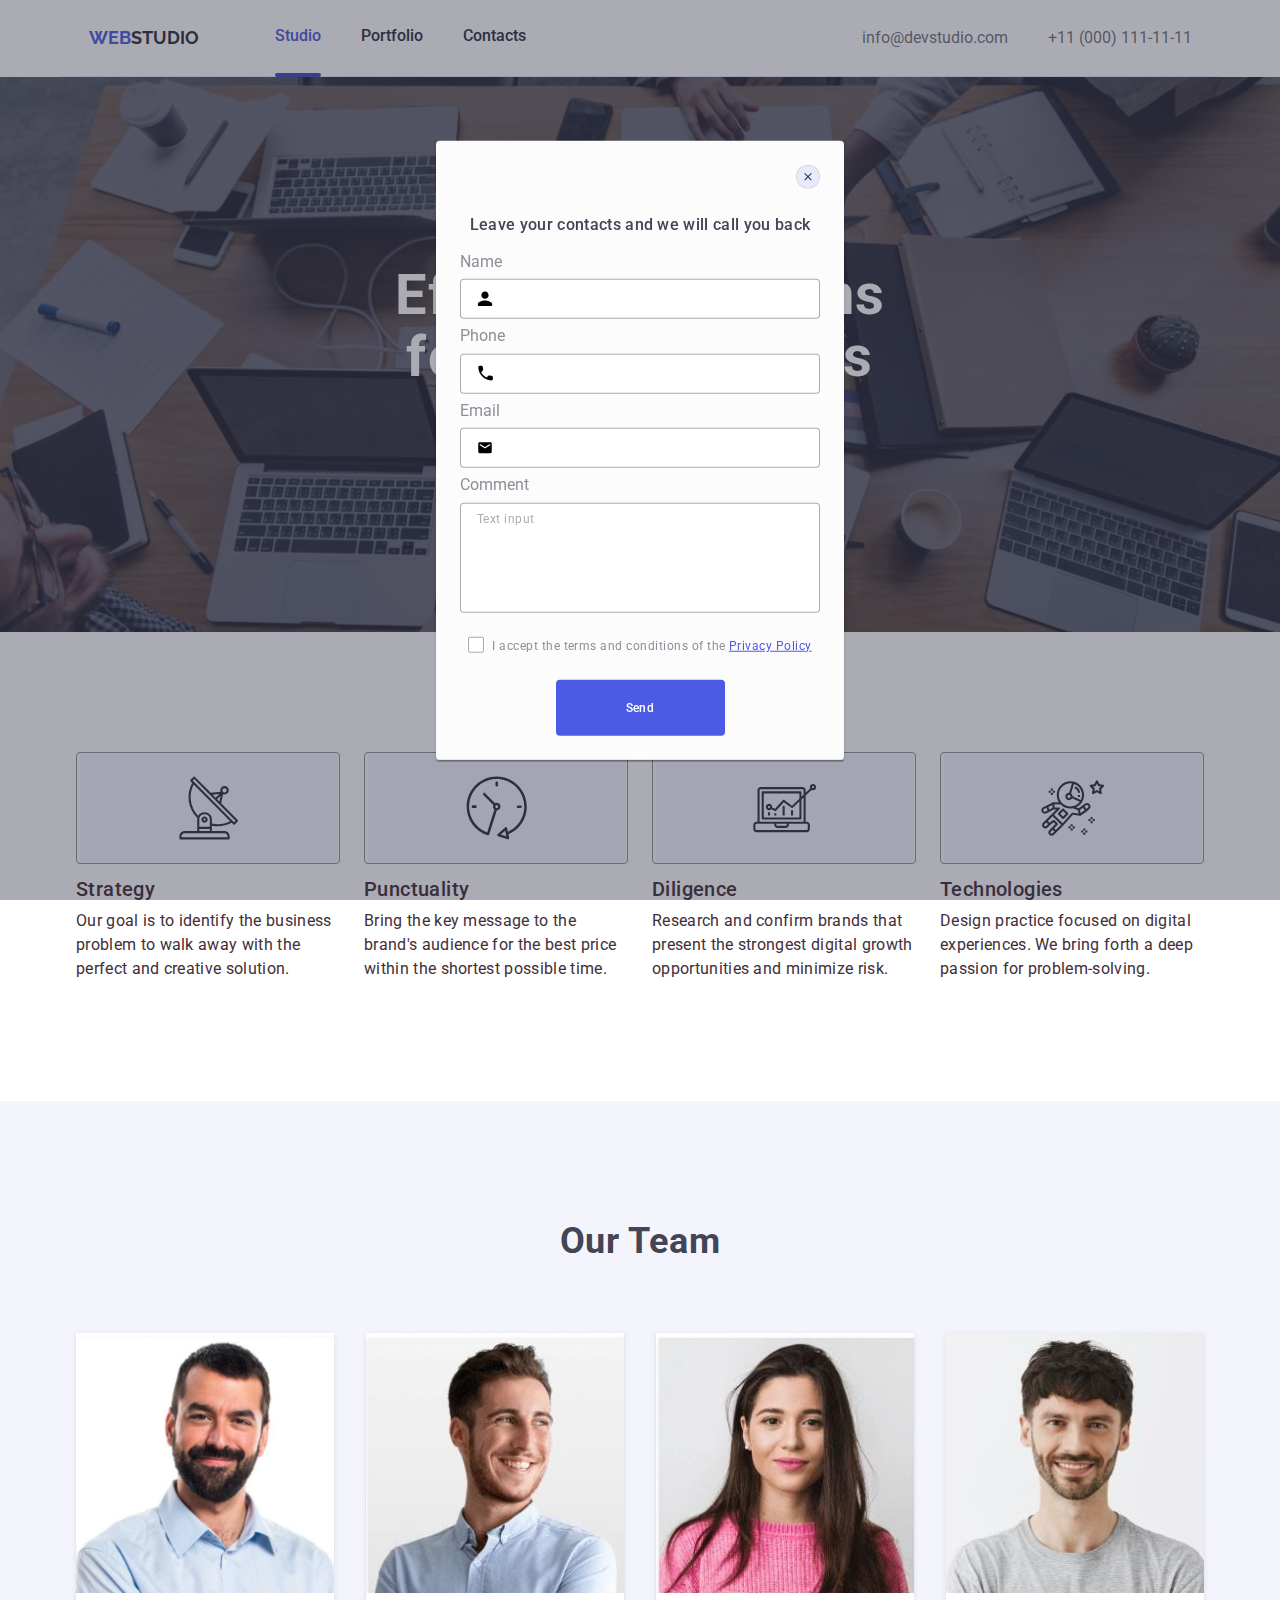
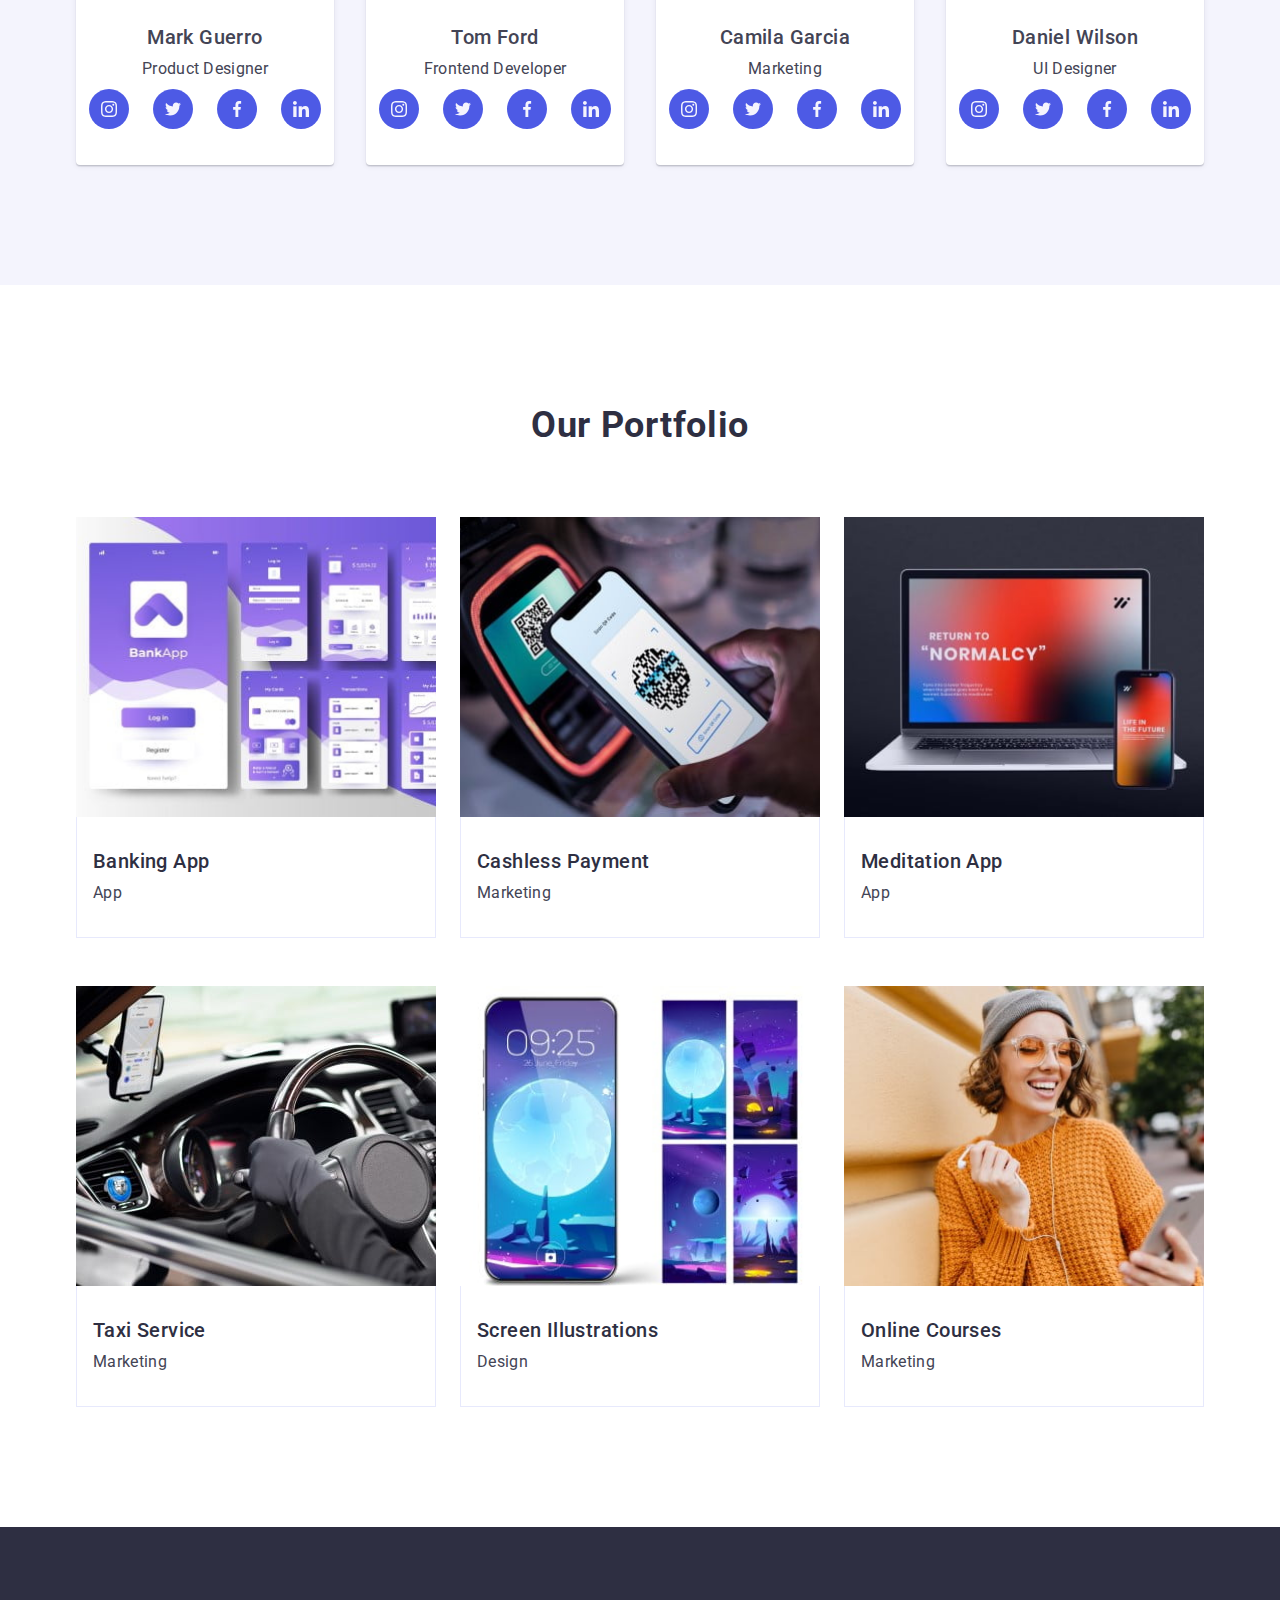
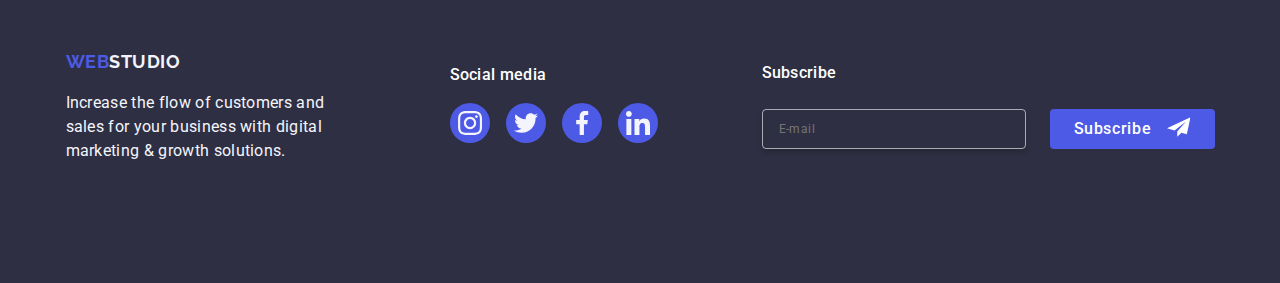
==== index.html @ 354f4c39 "Hw06" ====
<!DOCTYPE html>
<html lang="en">
<head>
    <meta charset="UTF-8">
    <meta name="viewport" content="width=device-width, initial-scale=1.0">
    <link rel="stylesheet" href="https://cdn.jsdelivr.net/npm/modern-normalize@1.1.0/modern-normalize.min.css">
    <link rel="preconnect" href="https://fonts.googleapis.com">
    <link rel="preconnect" href="https://fonts.gstatic.com" crossorigin>
    <link href="https://fonts.googleapis.com/css2?family=Roboto:wght@400;500;700&display=swap" rel="stylesheet">
    <link rel="preconnect" href="https://fonts.googleapis.com">
    <link rel="preconnect" href="https://fonts.gstatic.com" crossorigin>
    <link href="https://fonts.googleapis.com/css2?family=Raleway:wght@700&family=Roboto:wght@700&display=swap"
    rel="stylesheet">
    <link rel="stylesheet" href="./css/styles.css">
    <link rel="stylesheet" href="./css/mobile.css">
    <link rel="stylesheet" href="./css/tablet.css">
    <link rel="stylesheet" href="./css/deskop.css">
    <title>hw-06</title>
</head>
    <body>
        
        <header class="main-header">
            <div class="container header-container">
                <a class="web-logo" href="./index.html"><span class="accent-web">WEB</span>STUDIO</a>
                <nav class="header-nav">
                    <ul class="head-nav-menu">
                    <li><a href="">Studio</a></li>
                    <li><a href="#portfolio">Portfolio</a></li>
                    <li><a href="">Contacts</a></li>
                    </ul>
                </nav>

            <address>
                <ul class ="contact-list">
                <li><a href="mailto:">info@devstudio.com</a></li>
                <li><a href="tel:">+11 (000) 111-11-11</a></li>
                </ul>
            </address>

            </div>
        </header>


        <main>
            
            <section class="hero-section">
                <div class="container hero-container">                    
                    <h1 class="hero-title">Effective solutions for Your Business</h1>
                    <button class="hero-button"
                    name="order" 
                    type="button">Order Service</button>
                </div>

            </section>
            
            <section class="feature-section"> 
                <div class="container feature-container">
                <h2 hidden>Feature</h2>
                <ul class="feature-list">
                    <li>
                        <div class="feature-descr">
                            <svg class="icon-feat"
                                width="264"
                                height="112">
                                <use href="./images/icon/symbol-defs.svg#icon-strategy"></use>
                            </svg>
                        <h3>Strategy</h3> 
                            <p>Our goal is to identify the business problem to walk away with the perfect and creative solution.</p>
                        </div>
                    </li>
                    
                    <li>
                        <div class="feature-descr">
                            <svg class="icon-feat"
                                width="264"
                                height="112">
                                <use href="./images/icon/symbol-defs.svg#icon-punctuality"></use>
                            </svg>
                        <h3>Punctuality</h3>
                            <p>Bring the key message to the brand's audience for the best price within the shortest possible time.</p>
                        </div>
                    </li>

                    <li>
                        <div class="feature-descr">
                            <svg class="icon-feat"
                                width="264"
                                height="112">
                                <use href="./images/icon/symbol-defs.svg#icon-diligence" ></use>
                        </svg>
                            
                        <h3>Diligence</h3>
                            <p>Research and confirm brands that present the strongest digital growth opportunities and minimize risk.</p>
                        </div>
                    </li>

                    <li>
                        <div class="feature-descr">
                            <svg class="icon-feat"
                                width="264"
                                height="112">
                                <use href="./images/icon/symbol-defs.svg#icon-technology"></use>
                            </svg>
                        <h3>Technologies</h3>
                            <p>Design practice focused on digital experiences. We bring forth a deep passion for problem-solving.</p>
                        </div>
                    </li>
                </ul>
            </div>
           </section>

            <section class="team-section">
                <div class="container team-container">
                <h2 class="team-title">Our Team</h2>
                    <ul class="team-list">
                        <li><img src="./images/teamcard1.jpg" alt="middle-aged man with black beard in blue shirt" 
                            width="264"
                            height="260">
                        <div class="team-descr">
                            <h3>Mark Guerro</h3>
                            <p>Product Designer</p>
                            <ul class="media-icon-team">
                                <li><a href="https://www.instagram.com/" target="_blank">
                                    <svg class="icon-team" width="40" height="40"
                                    fill="currentColor"
                                    xmlns="http://www.w3.org/2000/svg">
                                    <use href="./images/icon/symbol-defs.svg#icon-instagram">
                                    </use></svg></a></li>
                                        
                                <li><a href="https://x.com/" target="_blank">
                                    <svg class="icon-team" width="40" height="40"
                                    fill="currentColor"
                                    xmlns="http://www.w3.org/2000/svg">
                                    <use href="./images/icon/symbol-defs.svg#icon-twitter">                                        
                                    </use></svg></a></li>
                                            
                                <li><a href="https://facebook.com/" target="_blank">
                                    <svg class="icon-team" width="40" height="40"
                                    fill="currentColor"
                                    xmlns="http://www.w3.org/2000/svg">
                                    <use href="./images/icon/symbol-defs.svg#icon-facebook">                                        
                                    </use></svg></a></li>
                                            
                                <li><a href="https://linkedin.com/" target="_blank">
                                    <svg class="icon-team" width="40" height="40"
                                    fill="currentColor"
                                    xmlns="http://www.w3.org/2000/svg">
                                    <use href="./images/icon/symbol-defs.svg#icon-linkedin">                                        
                                    </use></svg></a></li>
                            </ul>
                        </div>
                        </li>

                        <li><img src="./images/teamcard2.jpg" alt="middle-aged man in bllue shirt with brown hair" 
                            width="264"
                            height="260">
                        <div class="team-descr">
                            <h3>Tom Ford</h3>
                            <p>Frontend Developer</p>
                            <ul class="media-icon-team">
                                <li><a href="https://www.instagram.com/" target="_blank">
                                    <svg class="icon-team" width="40" height="40"
                                    fill="currentColor"
                                    xmlns="http://www.w3.org/2000/svg">
                                    <use href="./images/icon/symbol-defs.svg#icon-instagram">
                                    </use></svg></a></li>
                                        
                                <li><a href="https://x.com/" target="_blank">
                                    <svg class="icon-team" width="40" height="40"
                                    fill="currentColor"
                                    xmlns="http://www.w3.org/2000/svg">
                                    <use href="./images/icon/symbol-defs.svg#icon-twitter">                                        
                                    </use></svg></a></li>
                                            
                                <li><a href="https://facebook.com/" target="_blank">
                                    <svg class="icon-team" width="40" height="40"
                                    fill="currentColor"
                                    xmlns="http://www.w3.org/2000/svg">
                                    <use href="./images/icon/symbol-defs.svg#icon-facebook">                                        
                                    </use></svg></a></li>
                                            
                                <li><a href="https://linkedin.com/" target="_blank">
                                    <svg class="icon-team" width="40" height="40"
                                    fill="currentColor"
                                    xmlns="http://www.w3.org/2000/svg">
                                    <use href="./images/icon/symbol-defs.svg#icon-linkedin">                                        
                                    </use></svg></a></li>
                            </ul>
                        </div>
                        </li>

                        <li><img src="./images/teamcard3.jpg" alt="young girl with dark hair in ping sweater" 
                            width="264"
                            height="260">
                        <div class="team-descr">
                            <h3>Camila Garcia</h3>
                            <p>Marketing</p>
                            <ul class="media-icon-team">
                                <li><a href="https://www.instagram.com/" target="_blank">
                                    <svg class="icon-team" width="40" height="40"
                                    fill="currentColor"
                                    xmlns="http://www.w3.org/2000/svg">
                                    <use href="./images/icon/symbol-defs.svg#icon-instagram">
                                    </use></svg></a></li>
                                        
                                <li><a href="https://x.com/" target="_blank">
                                    <svg class="icon-team" width="40" height="40"
                                    fill="currentColor"
                                    xmlns="http://www.w3.org/2000/svg">
                                    <use href="./images/icon/symbol-defs.svg#icon-twitter">                                        
                                    </use></svg></a></li>
                                            
                                <li><a href="https://facebook.com/" target="_blank">
                                    <svg class="icon-team" width="40" height="40"
                                    fill="currentColor"
                                    xmlns="http://www.w3.org/2000/svg">
                                    <use href="./images/icon/symbol-defs.svg#icon-facebook">                                        
                                    </use></svg></a></li>
                                            
                                <li><a href="https://linkedin.com/" target="_blank">
                                    <svg class="icon-team" width="40" height="40"
                                    fill="currentColor"
                                    xmlns="http://www.w3.org/2000/svg">
                                    <use href="./images/icon/symbol-defs.svg#icon-linkedin">                                        
                                    </use></svg></a></li>
                            </ul>
                        </div>
                        </li>

                        <li><img src="./images/teamcard4.jpg" alt="middle-aged man with black beard in gray longsleeve t-shirt" 
                            width="264"
                            height="260">
                        <div class="team-descr">
                            <h3>Daniel Wilson</h3>
                            <p>UI Designer</p>
                            <ul class="media-icon-team">
                                <li><a href="https://www.instagram.com/" target="_blank">
                                    <svg class="icon-team" width="40" height="40"
                                    fill="currentColor"
                                    xmlns="http://www.w3.org/2000/svg">
                                    <use href="./images/icon/symbol-defs.svg#icon-instagram">
                                    </use></svg></a></li>
                                        
                                <li><a href="https://x.com/" target="_blank">
                                    <svg class="icon-team" width="40" height="40"
                                    fill="none"
                                    xmlns="http://www.w3.org/2000/svg">
                                    <use xlink:href="./images/icon/symbol-defs.svg#icon-twitter">                                        
                                    </use></svg></a></li>
                                            
                                <li><a href="https://facebook.com/" target="_blank">
                                    <svg class="icon-team" width="40" height="40"
                                    fill="currentColor"
                                    xmlns="http://www.w3.org/2000/svg">
                                    <use href="./images/icon/symbol-defs.svg#icon-facebook">                                        
                                    </use></svg></a></li>
                                            
                                <li><a href="https://linkedin.com/" target="_blank">
                                    <svg class="icon-team" width="40" height="40"
                                    fill="currentColor"
                                    xmlns="http://www.w3.org/2000/svg">
                                    <use href="./images/icon/symbol-defs.svg#icon-linkedin">                                        
                                    </use></svg></a></li>
                            </ul>
                        </div>
                        </li>   
                    </ul>
                </div>
            </section>

                <section id="portfolio" class="section-portfolio">
                    <div class="container portfolio-container">
                    <h2 class="portfolio-title">Our Portfolio</h2>
                        
                        <ul class="portfolio-list">
                            <li><div class="wrapper">
                                <img src="./images/ProjectCard1.jpg" alt="photo with different UI panels for a banking application" 
                                width="360"
                                height="300">
                                    <div class="wrapper-content">
                                        <p> 14 Stylish and User-Friendly App Design Concepts · Task Manager App · Calorie Tracker App · Exotic Fruit Ecommerce App · Cloud Storage App</p>
                                    </div>
                                    <div class="portfolio-descr">
                                        <h3>Banking App</h3>
                                        <p>App</p>
                                    </div>
                                </div>
                            </li>

                            <li><div class="wrapper">
                                <img src="./images/ProjectCard2.jpg" alt="photo with phone and payment terminal. Illustrates cashless payments." 
                                width="360"
                                height="300">

                                    <div class="wrapper-content">
                                        <p>14 Stylish and User-Friendly App Design Concepts · Task Manager App · Calorie Tracker App · Exotic Fruit Ecommerce App · Cloud Storage App</p>
                                    </div>                                    
                                    <div class="portfolio-descr">
                                        <h3>Cashless Payment</h3>
                                        <p>Marketing</p>
                                    </div>
                                </div>
                            </li>
                                
                            <li><div class="wrapper">
                                <img src="./images/ProjectCard3.jpg" alt="Photo of phone and notebook, illustrates a same app for both devices" 
                                width="360"
                                height="300">
                                    <div class="wrapper-content">
                                        <p>14 Stylish and User-Friendly App Design Concepts · Task Manager App · Calorie Tracker App · Exotic Fruit Ecommerce App · Cloud Storage App</p>
                                    </div>
                                    <div class="portfolio-descr">
                                        <h3>Meditation App</h3>
                                        <p>App</p>
                                    </div>

                                </div>
                            </li>

                            <li><div class="wrapper">
                                <img src="./images/ProjectCard1a.jpg" alt="Photo of the driver's cockpit, on the phone next to handlebar enabled map" 
                                width="360"
                                height="300">
                                    <div class="wrapper-content">
                                        <p>14 Stylish and User-Friendly App Design Concepts · Task Manager App · Calorie Tracker App · Exotic Fruit Ecommerce App · Cloud Storage App</p>
                                    </div>
                                    <div class="portfolio-descr">
                                        <h3>Taxi Service</h3>
                                        <p>Marketing</p>
                                    </div>

                                </div>
                            </li>

                            <li><div class="wrapper">
                                <img src="./images/ProjectCard2a.jpg" alt="Phone picture, with a several diffrents screen lock images" 
                                width="360"
                                height="300">
                                    <div class="wrapper-content">
                                        <p>14 Stylish and User-Friendly App Design Concepts · Task Manager App · Calorie Tracker App · Exotic Fruit Ecommerce App · Cloud Storage App</p>
                                    </div>                                
                                    <div class="portfolio-descr">
                                        <h3>Screen Illustrations</h3>
                                        <p>Design</p>
                                    </div>
                                </div>
                            </li>   

                            <li><div class="wrapper">
                                <img src="./images/ProjectCard3a.jpg" alt="A women wearing headphones. She looks at her phone screen" 
                                width="360"
                                height="300">
                                    <div class="wrapper-content">
                                        <p>14 Stylish and User-Friendly App Design Concepts · Task Manager App · Calorie Tracker App · Exotic Fruit Ecommerce App · Cloud Storage App</p>
                                    </div>
                                    <div class="portfolio-descr">
                                        <h3>Online Courses</h3>
                                        <p>Marketing</p>
                                    </div>

                                </div>
                            </li>                             
                        </ul>
                    </div>    
                </section>

        </main>
        <footer>
        <section class="section-footer">
            <div class="container footer-container">

                <div class="logo-descr-footer">
                <h2><a class="logo-footer" href=""><span class="accent-web">WEB</span>STUDIO</a></h2>
                <p class="description-logo">Increase the flow of customers and sales for your business with digital marketing & growth solutions.</p>
                </div>

                <div class="media-footer">
                <p class ="subtitle-footer">Social media</p>
                <ul class="media-icon-foot">
                    <li><a href="https://instagram.com/" target="_blank">
                        <svg class="icon-foot" width="40" height="40" style="border: none;">
                    <use href="./images/icon/symbol-defs.svg#icon-socialinst">                        
                    </use></svg></a></li>
                    
                    <li><a href="https://x.com/" target="_blank">
                        <svg class="icon-foot" width="40" height="40" style="border: none;">
                    <use href="./images/icon/symbol-defs.svg#icon-socialtwitt">
                    </use></svg></a></li>
                    
                    <li><a href="https://facebook.com/" target="_blank">
                        <svg class="icon-foot" width="40" height="40" style="border: none;">
                    <use href="./images/icon/symbol-defs.svg#icon-socialfb">
                    </use></svg></a></li>

                    <li><a href="https://linkedin.com/" target="_blank">
                        <svg class="icon-foot" width="40" height="40" style="border: none;">
                    <use href="./images/icon/symbol-defs.svg#icon-sociallinin">
                    </use></svg></a></li>
                </ul>
                </div>
                <form class="newsletter">
                    <label class="label-mail"> Subscribe
                        <input type="email" 
                        name="e-mail"
                        placeholder="E-mail">
                    </label>
                    <button type="submit" name="sub-btn">Subscribe
                            <svg class="icon-send" width="24" height="20" style="border: none;">
                        <use href="./images/icon/symbol-defs.svg#icon-icon-send">
                        </use></svg>    
                    </button>
                </form>
            </div>
        </section>
        </footer>
<div class="backdrop">
    <div class="modal-window">

        <form class="form-container">   
            <div class="exit-button">
                <button class="form-exit" 
                type="button"
                name="close form">
                                        
                <svg class="icon-form-exit" 
                width="24" 
                height="24" 
                fill="currentColor">
                    <use href="./images/icon/symbol-defs.svg#icon-form-exit">
                    </use>
                </svg></button>
            </div>

            <label class="form-title">Leave your contacts and we will call you back</label>
                                
            <div class="form-inform">

                <label>Name</label>
                    <div class="label-wrapper">
                        <svg class="icon-form"
                        width="18" 
                        height="24" 
                        style="border: none;">
                            <use href="./images/icon/symbol-defs.svg#icon-form-personal">
                            </use>
                        </svg>

                        <input class="input"
                        type="text"
                        name="name and surname">
                    </div>

                <label>Phone</label>
                    <div class="label-wrapper">
                        <svg class="icon-form" 
                        width="18" 
                        height="24" 
                        style="border: none;">
                            <use href="./images/icon/symbol-defs.svg#icon-form-phone">
                            </use>
                        </svg>

                        <input class="input"
                        type="tel"
                        name="phone number">
                    </div>

                <label>Email</label>
                    <div class="label-wrapper">
                        <svg class="icon-form" 
                        width="18" 
                        height="24" 
                        style="border: none;">
                            <use href="./images/icon/symbol-defs.svg#icon-form-mail">
                            </use>
                        </svg>

                        <input class="input"
                        type="email"
                        name="e-mail adress">
                    </div>

                <label for="form-textarea">Comment</label>
                    <textarea
                    id="form-textarea"
                    rows ="5"
                    placeholder="Text input"
                    name="describe your topic"></textarea>

                <div class="form-terms">
                    <div class="form-checkbox">
                        
                            <label>
                                <input class="input-checkbox"
                                type="checkbox"
                                id="hidden-checkbox"
                                name="checkbox for acceptance conditions">
                                    
                                <svg class="icon-checkedbox" 
                                width="16" 
                                height="16" >
                                    <use href="./images/icon/symbol-defs.svg#icon-checkedbox">
                                    </use>
                                </svg>
                            </label>

                            <p class="terms-p">I accept the terms and conditions of the 
                            <a class="span-policy" href="">Privacy Policy</a></p>

                    </div> 

                        <button class="form-submit" 
                        type="submit"
                        id="form-btn" 
                        name="send form">Send
                        </button>
                </div>
            </div>
        </form>
    </div>
</div>
            
    </body>
        </html>
---- css/styles.css ----
* { 
    margin: 0; 
    padding: 0; 
} 

*,
*::before,
*::after {
  box-sizing: border-box;
}

@media (min-width: 320px){
    body{
        overflow-x: hidden; 
    }
}

body{
    font-family: "Roboto", "Raleway", sans-serif;
    color: rgba(67, 68, 85, 1);
    background-color: rgba(255, 255, 255, 1);
}

section{
    padding-top: 120px;
    padding-bottom: 120px;
}

a { 
    text-decoration: none;
    color: currentColor;
}

ul {
    list-style-type: none;
    margin: 0;
}

address {
    font-style: normal;
    text-decoration: none;
}

img{
    object-fit: cover;
    display: block;
    max-width: 100%;
}

.container {
    max-width: 1158px;
    margin: 0 auto;
    padding: 0 15px
}

                             /* Header */


.header-container{
    display: flex;
    column-gap: 76px;
    flex-direction: row;
    align-items: center;
    justify-content: center;
    border-bottom: 1px solid rgba(231, 233, 252, 1);
}


        /* WebLogo */
.web-logo{
    color: rgba(46, 47, 66, 1);
    font-family: "Raleway", sans-serif;
    font-size: 18px;
    font-weight: 700;
    line-height: 1.7;
    
}

.accent-web {color: rgba(77, 90, 229, 1);}


                         /* HEAD - NAV+ADDRESS - LINKS */


.head-nav-menu{
    display: flex;
    gap: 40px;
    color: rgba(46, 47, 66, 1);
    font-weight: 500;
    line-height: 1.5;
    padding: 24px 0;
 }


.head-nav-menu > li:nth-child(1){
    color: rgba(77, 90, 229, 1);
}

.head-nav-menu > li:nth-child(1)::after{
    display: block;
    content: "";
    background-color: #404bbf;
    border-radius: 2px;
    height: 4px;
    position: relative;
    bottom: -25px;
}

    .head-nav-menu > li:hover{
        color: rgba(77, 90, 229, 1);
        transition: 250ms cubic-bezier(0.4, 0, 0.2, 1);}

    .head-nav-menu > li:active:nth-child(1)::after{
        display: block;
        content: "";
        background-color: #404bbf;
        border-radius: 2px;
        height: 4px;
        margin-top: -4px;
        position: relative;
        bottom: -24px; 
        transition: 250ms cubic-bezier(0.4, 0, 0.2, 1); 
    } 

.contact-list{
    color: rgba(46, 47, 66, 0.7);
    line-height: 1.5;
    margin-left: 260px;
    display: flex;
    gap: 40px; 
    padding: 24px 0;
}


    .contact-list :hover,
    .contact-list :focus {color: rgba(64, 75, 191, 1);
        transition: 250ms cubic-bezier(0.4, 0, 0.2, 1);}


                        /* FIRST MAIN SECTION (hero) - button & title */

.hero-section{
    background-color: rgba(46, 47, 66, 1);
    background-repeat: no-repeat;
    background-size: cover;
    background-image: linear-gradient(
	to top, 
	rgba(46, 47, 66, 0.7),
    rgba(46, 47, 66, 0.7), 
	rgba(46, 47, 66, 0.7)), 
    url("../images/herobackground.jpg");
    max-width: 1440px;
    margin: 0 auto;
    text-align: center;
}

.hero-title {
    color: rgba(255, 255, 255, 1);
    font-size: 56px;
    font-weight: 700;
    line-height: 1.1;
    letter-spacing: 0.02em;
    max-width: 496px;
    margin: 68px auto;
    }

.hero-button{
    background-color:  rgba(77, 90, 229, 1);
    box-shadow: 0px 4px 4px 0px rgba(0, 0, 0, 0.15);
    color: rgba(255, 255, 255, 1);
    cursor: pointer;
    font-weight: 500;
    line-height: 1.5;
    border-radius: 4px;
    padding: 16px 32px;
    border: none;
}

.hero-button:hover,
.hero-button:focus {color: rgba(255, 255, 255, 1);
        background: rgba(64, 75, 191, 1);
        box-shadow: 0px 4px 4px 0px rgba(0, 0, 0, 0.15);
        transition: 250ms cubic-bezier(0.4, 0, 0.2, 1);
        outline: none;
        
    }
        


                           /* MAIN SECTION FEATURE */

.feature-list {
    display: flex;
    column-gap: 24px;
    flex-direction: row;
    text-align: left;
}

.feature-descr > h3 {
    color: rgb(66, 46, 60);
    font-size: 20px;
    font-weight: 500;
    line-height: 1.2;
    letter-spacing: 0.02em;
    margin-bottom: 8px;
}

.feature-descr > p {
    color: rgb(66, 46, 57);
    line-height: 1.5;
    letter-spacing: 0.02em;
}

.icon-feat {
    border: 1px solid rgba(142, 143, 153, 1);
    border-radius: 4px;
    margin-bottom: 8px;
}

/* MAIN SECTION TEAM_LIST */

.team-container {
    display: flex;
    flex-direction: column;
    text-align: center;
    background-color: rgba(244, 244, 253, 1);
}

.team-section {
    background-color: rgba(244, 244, 253, 1);
}

.team-title {
    font-family: "Roboto", sans-serif;
    font-size: 36px;
    font-weight: 700;
    line-height: 40px;
    letter-spacing: 0.02em;
    align-items: center;
    justify-content: center;
    margin-bottom: 72px;
}

.team-list {
    display: flex;
    gap: 32px;
    
}

.team-list > li {
    background-color: white;
    border-radius: 0px 0px 4px 4px;
    box-shadow: 0px 2px 1px 0px rgba(46, 47, 66, 0.08),
        0px 1px 1px 0px rgba(46, 47, 66, 0.16),
        0px 1px 6px 0px rgba(46, 47, 66, 0.08);
        
}

.team-descr {
    padding: 32px 0px;
}

.team-descr>h3 {
    font-size: 20px;
    font-weight: 500;
    line-height: 1.2;
    letter-spacing: 0.02em;
    margin-bottom: 8px;
}

.team-descr>p {
    line-height: 1.5;
    letter-spacing: 0.02em;
}

.media-icon-team {
    display: flex;
    width: 232px;
    gap: 24px;
    margin: 0 auto;
    padding-top: 8px;
    cursor: pointer;
}

.icon-team{
    fill: rgba(77, 90, 229, 1);
}

.icon-team:hover {
    fill: #404BBF;
    transition: fill 250ms cubic-bezier(0.4, 0, 0.2, 1);
}

/* MAIN SECTION PORTFOLIO */

.section-portfolio {
    text-align: center;
}

.portfolio-title {
    font-family: "Roboto", sans-serif;
    font-size: 36px;
    font-weight: 700;
    line-height: 40px;
    letter-spacing: 0.02em;
    color: rgba(46, 47, 66, 1);
    margin-bottom: 72px;
}

.portfolio-list {
    display: flex;
    gap: 48px 24px;
    flex-wrap: wrap;

}

.portfolio-list>li {
    text-align: left;
    width: calc((100% - 48px)/3);
    cursor: pointer;

}

.portfolio-list>li:hover{
    box-shadow: 0px 1px 6px rgba(46, 47, 66, 0.08), 0px 1px 1px rgba(46, 47, 66, 0.16), 0px 2px 1px rgba(46, 47, 66, 0.08);
    height: 100%;
    transition: 250ms cubic-bezier(0.4, 0, 0.2, 1);
}

.portfolio-descr {
    padding: 32px 16px;
    border: 1px solid rgba(231, 233, 252, 1);
    border-top: 0;
}

.portfolio-descr> h3 {
    color: rgba(46, 47, 66, 1);
    font-size: 20px;
    font-weight: 500;
    line-height: 1.2;
    letter-spacing: 0.02em;
    padding-bottom: 8px;

}

.portfolio-descr> p {
    color: rgba(67, 68, 85, 1);
    line-height: 1.5;
    letter-spacing: 0.02em;
}

.wrapper{ 
    position: relative;
    display: flex;
    flex-direction: column;

}

.wrapper-content{
    font-family: "Roboto", sans-serif;
    font-size: 16px;
    line-height: 24px;
    letter-spacing: 0.02em;
    text-align: left;
    background-color:rgba(77, 90, 229, 1);
    color: rgba(244, 244, 253, 1);
    padding: 40px 32px;
    width: 100%;
    height: 50%;
    right: 0; left: 0;
    position: absolute;
    overflow: hidden;
    opacity: 0;
    transform: translateY(100%);
    transition: 0.5s ease;
}

.wrapper:hover .wrapper-content{
    transform: translateY(0);
    height: 300px;
    opacity: 1;
    transition: 250ms cubic-bezier(0.4, 0, 0.2, 1);
}


                /* Footer */

.footer-container{
    align-items: center;
    justify-content: center;
}

.section-footer {
    background-color: rgba(46, 47, 66, 1);
}

.footer-container {
    display: flex;
    column-gap: 80px;
}

.logo-descr-footer{
    margin-right: 40px;
}

.logo-footer {
    color: rgba(244, 244, 253, 1);
    font-family: "Raleway", sans-serif;
    font-size: 18px;
    font-weight: 700;
    line-height: 1.2;
    letter-spacing: 0.03em;
    text-align: left;
    margin-bottom: 16px;
}

.description-logo {
    color: rgba(244, 244, 253, 1);
    font-size: 16px;
    line-height: 1.5;
    letter-spacing: 0.02em;
    width: 264px;
    margin-top: 16px;
    text-align: left;
}

/* Social footer  */

.subtitle-footer {
    font-size: 16px;
    font-weight: 500;
    line-height: 24px;
    letter-spacing: 0.02em;
    text-align: left;
    color: rgba(255, 255, 255, 1);
    text-align: left;
    margin-bottom: 16px;
}

.media-icon-foot{
    display: flex;
    flex-direction: row;
    width: 232px;
    column-gap: 16px;
    margin: 0 auto;
    cursor: pointer;
}

.icon-foot{
    fill: rgba(77, 90, 229, 1);
}

.icon-foot:hover {
    fill: rgba(49, 208, 170, 1);
    transition: fill 250ms cubic-bezier(0.4, 0, 0.2, 1);
}

/* newsletter - sub */

.newsletter{
    display: flex;
    flex-direction: row;
    align-items: flex-end;
    column-gap: 24px;
}

.label-mail{
    display: flex;
    flex-direction: column;
    row-gap: 24px;
    text-align: left;
    color: white;
    font-family: "Roboto", sans-serif;
    font-size: 16px;
    font-weight: 500;
    line-height: 24px;
    letter-spacing: 0.02em;
    text-align: left;
}



.label-mail > input{
    display: block;
    border-radius: 4px;
    padding: 8px 16px;
    text-align: left;
    border: 1px solid rgba(255, 255, 255, 0.6);
    background-color: inherit;
    width: 264px;
    border-radius: 4px;
    box-shadow: 0px 4px 4px 0px rgba(0, 0, 0, 0.15);
    height: 40px;
    color: white;
    font-family: "Roboto", sans-serif;
    font-size: 12px;
    line-height: 24px;
    letter-spacing: 0.04em;
    text-align: left;
}

.label-mail > input:focus { outline: none; }

.e-mail > input::placeholder{
    color:rgba(255, 255, 255, 0.6);
    font-size: 14px;
    font-family: "Roboto", sans-serif;
    font-size: 12px;
    font-weight: 400;
    line-height: 24px;
    letter-spacing: 0.04em;
    padding: 8px 16px;;
}

.newsletter > button {
    background-color: rgba(77, 90, 229, 1);
    display: flex;
    margin: 0;
    width: 165px;
    height: 40px;
    color: white;
    padding: 8px 24px;
    column-gap: 16px;
    border: none;
    border-radius: 4px;
    font-family: "Roboto", sans-serif;
    font-size: 16px;
    font-weight: 500;
    line-height: 24px;
    letter-spacing: 0.04em;
    text-align: center;
}

.newsletter > button:focus,
.newsletter > button:hover{
    background-color: rgba(64, 75, 191, 1);
    transition: background-color 250ms cubic-bezier(0.4, 0, 0.2, 1);
    outline: none;
}

/* MODAL WINDOW */

.backdrop {
    position: fixed;
    top: 0;
    left: 0;
    width: 100%;
    height: 100%;
    background-color: rgba(46, 47, 66, 0.4);

}

.modal-window{
    position: absolute;
    top: 50%;
    left: 50%;
    transform: translate(-50%, -50%);
    width: 408px;
    background: #fcfcfc;
    border-radius: 4px;

}

/* form */


.form-container{
    margin: 0;
    padding: 24px;
    position: relative;
    width: 408px;
    box-shadow: 0px 1px 1px 0px rgba(0, 0, 0, 0.14),
    0px 1px 3px 0px rgba(0, 0, 0, 0.12),
    0px 2px 1px 0px rgba(0, 0, 0, 0.2);
}



.form-title {
    display: inline;
    text-wrap: nowrap;
    padding: 24px 0px 16px 0px;
    font-family: "Roboto", sans-serif;
    font-weight: 500;
    line-height: 24px;
    letter-spacing: 0.02em;
    text-align: center;
}

.form-container > label{
    display:flex; 
    flex-direction: column;
    padding-bottom: 0;
    margin: 24px 0px 16px 0px;
    width: 100%;

}

.form-inform{
    color: rgba(142, 143, 153, 1);
    display: flex;
    flex-direction: column;
    gap: 8px;

}

.form-exit{
    border-radius: 50%;
    height: 24px;
    width: 24px;
    top: 24px;
    right: 24px;
    text-align: center;
    border: 1px solid rgba(0, 0, 0, 0.1);
    display: flex;
    align-items: center;
    justify-content: center;
    flex-direction: row;
    cursor: pointer;
    position: absolute;
    box-shadow: none;
}


.icon-form-exit{
    fill: rgba(231, 233, 252, 1);    
}
    
    .icon-form-exit:hover{
        fill: rgba(64, 75, 191, 1);
        --color3: white;
        transition: fill 250ms cubic-bezier(0.4, 0, 0.2, 1);
    }

    .form-exit:hover{
        border:none;
    } 


/* INPUTS */

.label-wrapper{
    position: relative;
}
.input{
    width: 100%;
    height: 40px;
    border: 1px solid rgba(46, 47, 66, 0.4);
    border-radius: 4px;
    padding: 11px 0 11px 38px;
}

.input:focus{
    outline: none;
    border: 1px solid rgba(77, 90, 229, 1);
}

.icon-form{
    position: absolute;
    scale: 1.2;
    padding: 3px 0;
    margin: 8px 4px 8px 16px;
}

.label-wrapper:nth-child(4) > .icon-form{
    scale: 1.5;
}

#form-textarea {
    resize:none;
    outline: none;
    width: 100%;
    padding: 8px 16px;
    border: 1px solid rgba(46, 47, 66, 0.4);
    border-radius: 4px;
  }

  #form-textarea::placeholder {
    color: rgba(46, 47, 66, 0.4);
    font-size: 12px;
    line-height: 14px;
    letter-spacing: 0.04em;
    text-align: left;
  }

#form-textarea:focus{
    outline: none;
    border: 1px solid rgba(77, 90, 229, 1);
    
  }

.form-terms{
    display: flex;
    flex-direction: column;
    align-items: center;
    font-size: 12px;
    font-weight: 400;
    line-height: 14px;
    letter-spacing: 0.04em;
    text-align: left;

}

.form-checkbox{
    display: inline-flex;
    flex-direction: row;
    padding: 16px 0px 24px 0px;
    column-gap: 8px;
    justify-content: center;
    align-items: center;
}

.terms-p{
    font-size: 12px;
    line-height: 14px;
    letter-spacing: 0.04em;
    text-align: left;
}

.span-policy { 
    text-decoration: underline;
    color: rgba(77, 90, 229, 1);  
}

.form-submit{
    width: 169px;
    height: 56px;
    border-radius: 4px;
    border: none;
    background-color: rgba(77, 90, 229, 1);
    color: rgba(255, 255, 255, 1);
    font-weight: 500;
    line-height: 24px;
    letter-spacing: 0.04em;
}

.form-submit:hover,
.form-submit:focus{
    background-color: rgba(64, 75, 191, 1);
    outline: none;
    transition: background 250ms cubic-bezier(0.4, 0, 0.2, 1);
}

.label-wrapper:focus-within {
    fill: rgba(77, 90, 229, 1);
    transition: fill 250ms cubic-bezier(0.4, 0, 0.2, 1);   
}

/* svg-check */
.icon-checkedbox{
    fill: rgba(255, 255, 255, 1);
    border: 1px solid rgba(46, 47, 66, 0.4);
    border-radius: 2px;
    cursor: pointer;
    --color2: rgba(255, 255, 255, 1);
    
}

/* input check */
.input-checkbox{
    display: none;
    margin: 0;
    overflow: hidden;
}

/* input + svg */

.input-checkbox:checked + .icon-checkedbox{
    fill: rgba(64, 75, 191, 1);
    border: none;
    transition: fill 250ms cubic-bezier(0.4, 0, 0.2, 1);
}
---- css/mobile.css ----
@media screen and (min-width: 320px) {

}
---- css/tablet.css ----
@media screen and (min-width: 768px) {

}
---- css/deskop.css ----
@media screen and (min-width: 1158px){

}
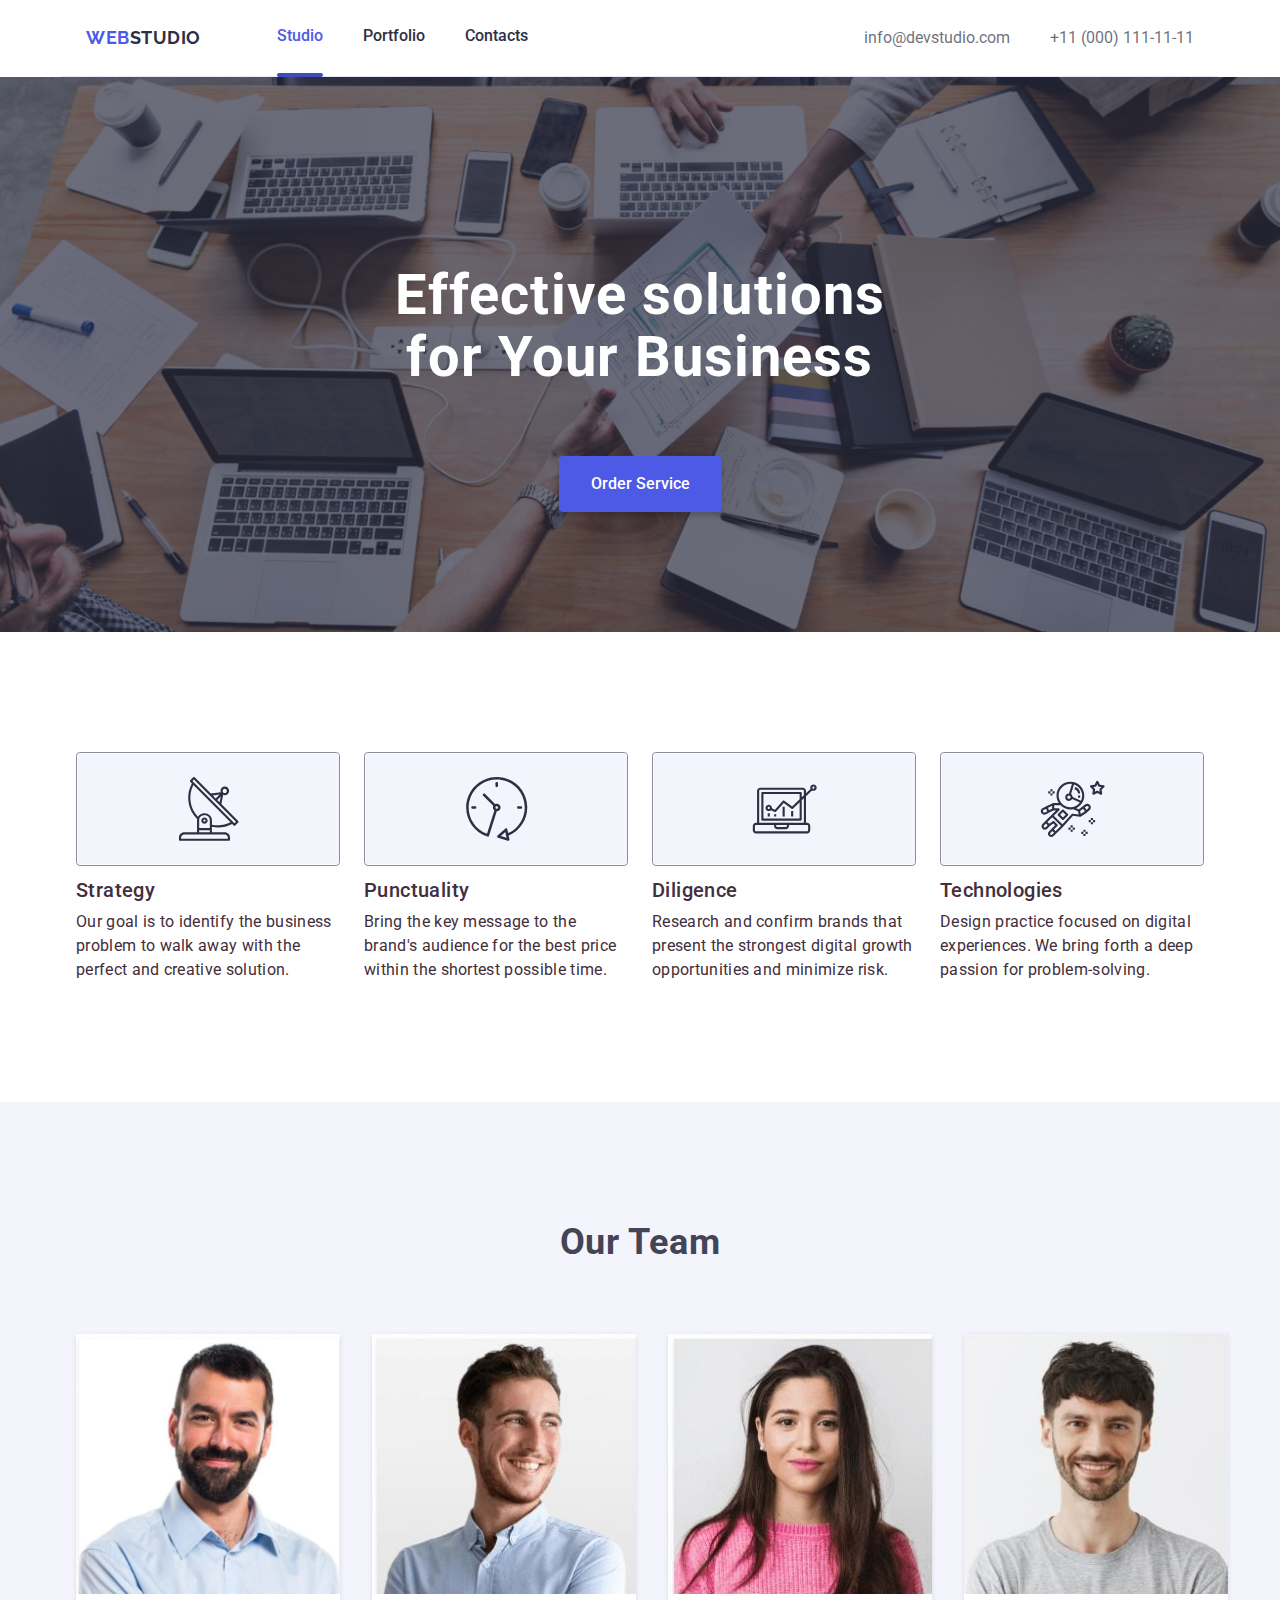
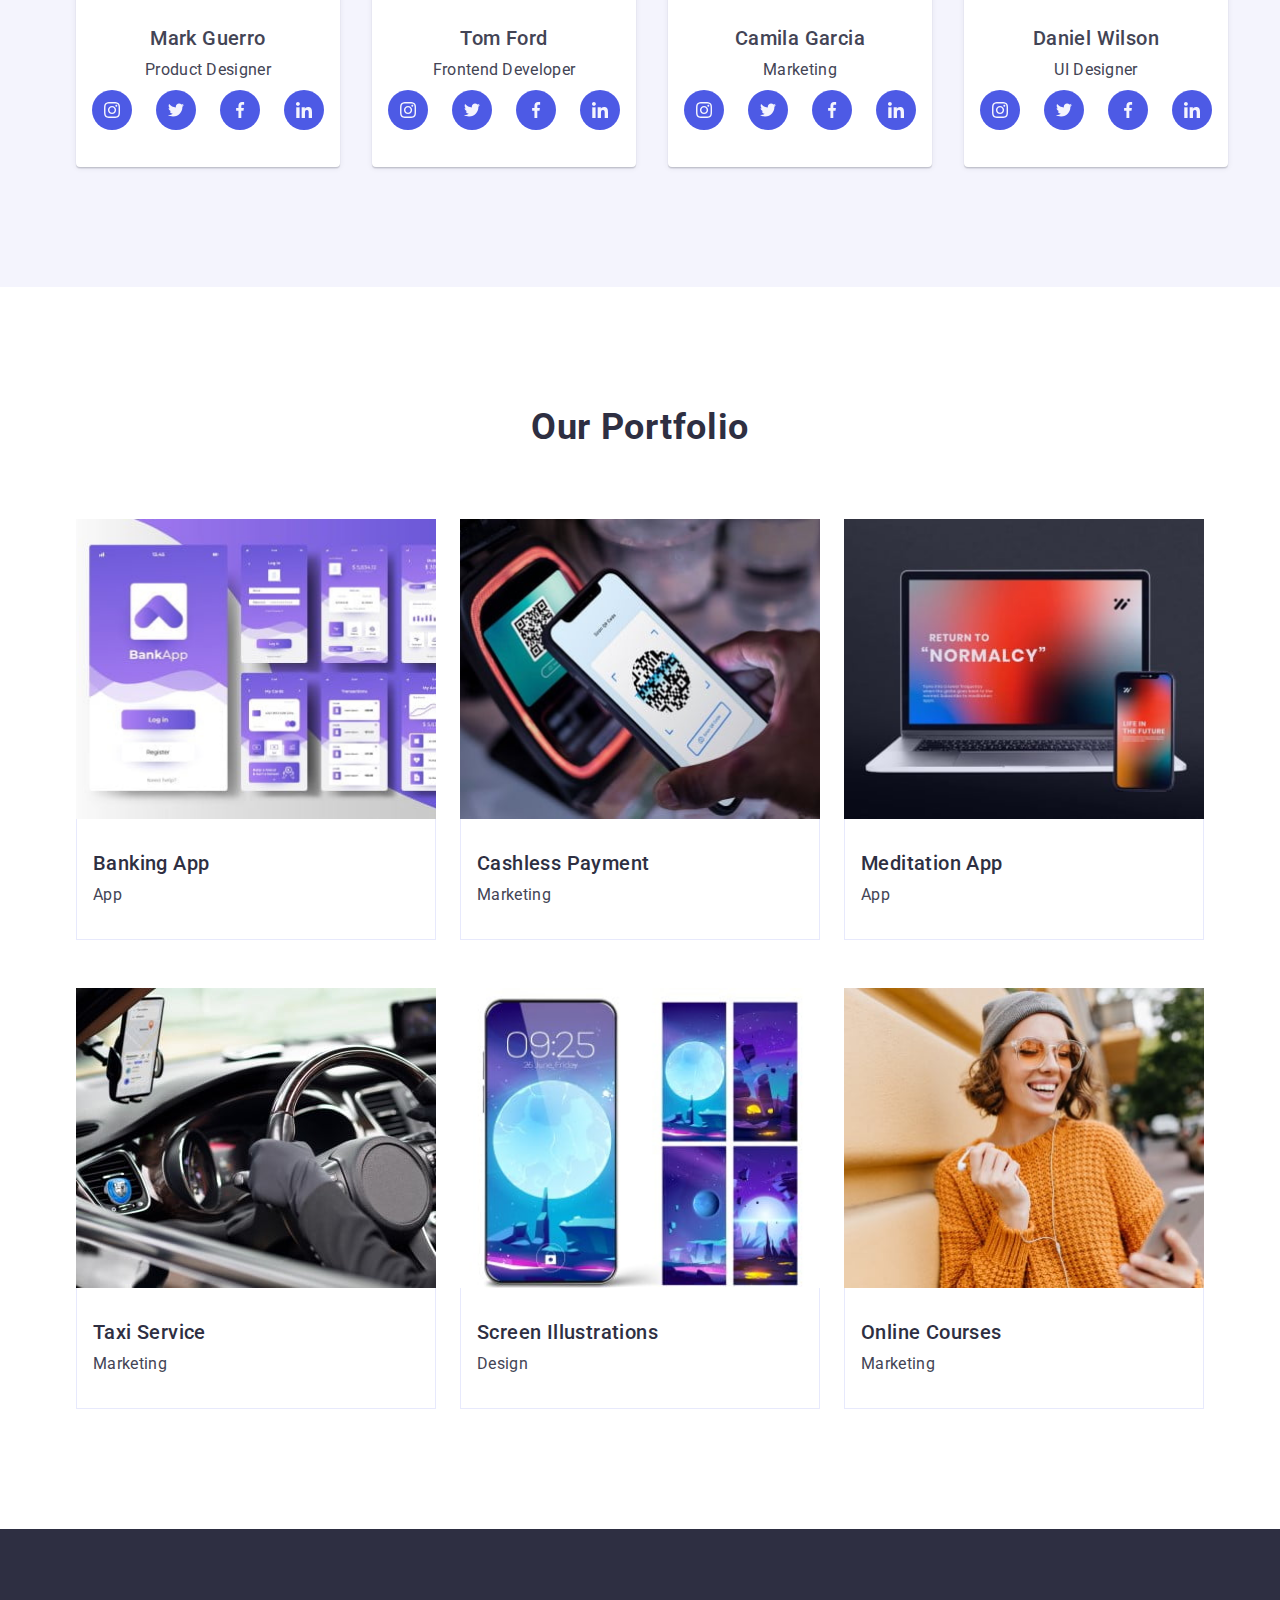
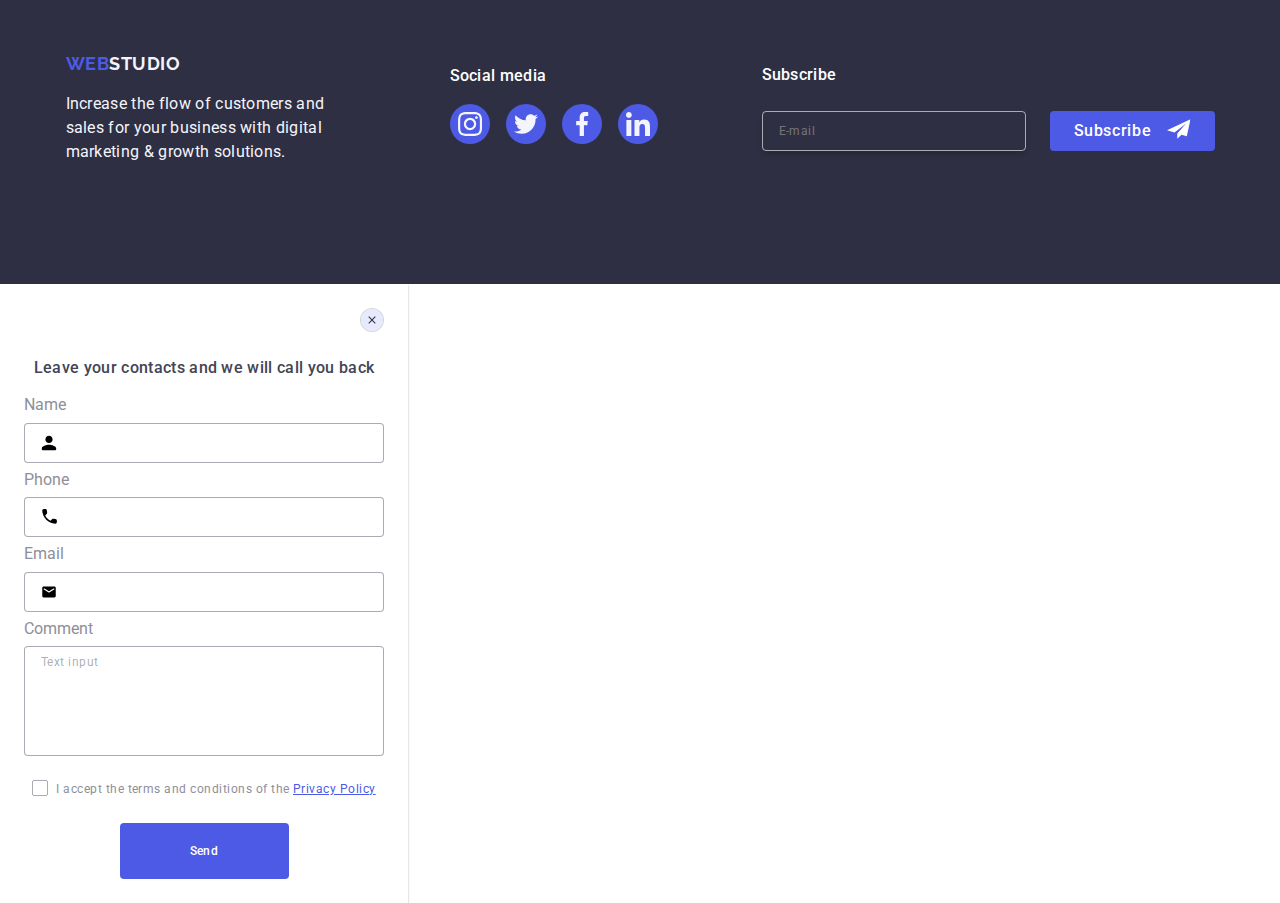
==== commit 0b05f89f: "work in progress" ====
--- a/index.html
+++ b/index.html
@@ -12,10 +12,7 @@
     <link href="https://fonts.googleapis.com/css2?family=Raleway:wght@700&family=Roboto:wght@700&display=swap"
     rel="stylesheet">
     <link rel="stylesheet" href="./css/styles.css">
-    <link rel="stylesheet" href="./css/mobile.css">
-    <link rel="stylesheet" href="./css/tablet.css">
-    <link rel="stylesheet" href="./css/deskop.css">
-    <title>hw-06</title>
+    <title>hw-05</title>
 </head>
     <body>
         
@@ -30,12 +27,12 @@
                     </ul>
                 </nav>
 
-            <address>
-                <ul class ="contact-list">
-                <li><a href="mailto:">info@devstudio.com</a></li>
-                <li><a href="tel:">+11 (000) 111-11-11</a></li>
-                </ul>
-            </address>
+                <address class="header-contacts">
+                    <ul class ="contact-list">
+                    <li><a href="mailto:">info@devstudio.com</a></li>
+                    <li><a href="tel:">+11 (000) 111-11-11</a></li>
+                    </ul>
+                </address>
 
             </div>
         </header>
@@ -59,9 +56,7 @@
                 <ul class="feature-list">
                     <li>
                         <div class="feature-descr">
-                            <svg class="icon-feat"
-                                width="264"
-                                height="112">
+                            <svg class="iconfeat icon-strategy" viewBox="0 0 75 32">
                                 <use href="./images/icon/symbol-defs.svg#icon-strategy"></use>
                             </svg>
                         <h3>Strategy</h3> 
@@ -71,9 +66,7 @@
                     
                     <li>
                         <div class="feature-descr">
-                            <svg class="icon-feat"
-                                width="264"
-                                height="112">
+                            <svg class="iconfeat icon-punctuality" viewBox="0 0 75 32">
                                 <use href="./images/icon/symbol-defs.svg#icon-punctuality"></use>
                             </svg>
                         <h3>Punctuality</h3>
@@ -83,9 +76,7 @@
 
                     <li>
                         <div class="feature-descr">
-                            <svg class="icon-feat"
-                                width="264"
-                                height="112">
+                            <svg class="iconfeat icon-diligence" viewBox="0 0 75 32">
                                 <use href="./images/icon/symbol-defs.svg#icon-diligence" ></use>
                         </svg>
                             
@@ -96,9 +87,7 @@
 
                     <li>
                         <div class="feature-descr">
-                            <svg class="icon-feat"
-                                width="264"
-                                height="112">
+                            <svg class="iconfeat icon-technology" viewBox="0 0 75 32">
                                 <use href="./images/icon/symbol-defs.svg#icon-technology"></use>
                             </svg>
                         <h3>Technologies</h3>
--- a/css/styles.css
+++ b/css/styles.css
@@ -9,11 +9,7 @@
   box-sizing: border-box;
 }
 
-@media (min-width: 320px){
-    body{
-        overflow-x: hidden; 
-    }
-}
+
 
 body{
     font-family: "Roboto", "Raleway", sans-serif;
@@ -44,7 +40,7 @@
 img{
     object-fit: cover;
     display: block;
-    max-width: 100%;
+    max-width: 1440px;
 }
 
 .container {
@@ -64,7 +60,6 @@
     justify-content: center;
     border-bottom: 1px solid rgba(231, 233, 252, 1);
 }
-
 
         /* WebLogo */
 .web-logo{
@@ -73,7 +68,7 @@
     font-size: 18px;
     font-weight: 700;
     line-height: 1.7;
-    
+    letter-spacing: 0.03em;   
 }
 
 .accent-web {color: rgba(77, 90, 229, 1);}
@@ -84,13 +79,16 @@
 
 .head-nav-menu{
     display: flex;
+    flex-direction: row;
     gap: 40px;
     color: rgba(46, 47, 66, 1);
     font-weight: 500;
     line-height: 1.5;
-    padding: 24px 0;
- }
-
+}
+
+.head-nav-menu > li{
+    padding: 24px 0; 
+}
 
 .head-nav-menu > li:nth-child(1){
     color: rgba(77, 90, 229, 1);
@@ -122,12 +120,20 @@
         transition: 250ms cubic-bezier(0.4, 0, 0.2, 1); 
     } 
 
-.contact-list{
+.header-contacts {
     color: rgba(46, 47, 66, 0.7);
     line-height: 1.5;
     margin-left: 260px;
-    display: flex;
-    gap: 40px; 
+
+}
+
+.contact-list{
+    display: flex;
+    flex-direction: row;
+    gap: 40px;   
+}
+
+.contact-list > li{
     padding: 24px 0;
 }
 
@@ -138,6 +144,10 @@
 
 
                         /* FIRST MAIN SECTION (hero) - button & title */
+
+.main-container{
+    display: block;
+} 
 
 .hero-section{
     background-color: rgba(46, 47, 66, 1);
@@ -152,6 +162,7 @@
     max-width: 1440px;
     margin: 0 auto;
     text-align: center;
+    background-position: center;
 }
 
 .hero-title {
@@ -188,15 +199,21 @@
 
 
                            /* MAIN SECTION FEATURE */
-
 .feature-list {
     display: flex;
     column-gap: 24px;
-    flex-direction: row;
-    text-align: left;
-}
-
-.feature-descr > h3 {
+}
+
+.feature-list>li {
+    width: calc((100% - 72px) / 4);
+}
+
+.feature-descr {
+    text-align: left;
+    width: 264px;
+}
+
+.feature-descr>h3 {
     color: rgb(66, 46, 60);
     font-size: 20px;
     font-weight: 500;
@@ -205,30 +222,30 @@
     margin-bottom: 8px;
 }
 
-.feature-descr > p {
+.feature-descr>p {
     color: rgb(66, 46, 57);
     line-height: 1.5;
     letter-spacing: 0.02em;
 }
 
-.icon-feat {
+.iconfeat {
     border: 1px solid rgba(142, 143, 153, 1);
     border-radius: 4px;
     margin-bottom: 8px;
 }
 
-/* MAIN SECTION TEAM_LIST */
+/* MAIN SECTION TEAM_LIST - POPRAWA** */
 
 .team-container {
     display: flex;
     flex-direction: column;
     text-align: center;
-    background-color: rgba(244, 244, 253, 1);
 }
 
 .team-section {
     background-color: rgba(244, 244, 253, 1);
 }
+
 
 .team-title {
     font-family: "Roboto", sans-serif;
@@ -243,21 +260,22 @@
 
 .team-list {
     display: flex;
+    flex-direction: row;
     gap: 32px;
-    
-}
-
-.team-list > li {
+}
+
+.team-list>li {
     background-color: white;
     border-radius: 0px 0px 4px 4px;
     box-shadow: 0px 2px 1px 0px rgba(46, 47, 66, 0.08),
         0px 1px 1px 0px rgba(46, 47, 66, 0.16),
         0px 1px 6px 0px rgba(46, 47, 66, 0.08);
-        
+    
 }
 
 .team-descr {
     padding: 32px 0px;
+
 }
 
 .team-descr>h3 {
@@ -293,6 +311,8 @@
 
 /* MAIN SECTION PORTFOLIO */
 
+
+
 .section-portfolio {
     text-align: center;
 }
@@ -309,6 +329,7 @@
 
 .portfolio-list {
     display: flex;
+    flex-direction: row;
     gap: 48px 24px;
     flex-wrap: wrap;
 
@@ -385,7 +406,10 @@
 
                 /* Footer */
 
-.footer-container{
+.footer-container {
+    display: flex;
+    flex-direction: row;
+    column-gap: 80px;
     align-items: center;
     justify-content: center;
 }
@@ -394,13 +418,8 @@
     background-color: rgba(46, 47, 66, 1);
 }
 
-.footer-container {
-    display: flex;
-    column-gap: 80px;
-}
-
 .logo-descr-footer{
-    margin-right: 40px;
+    margin-right: 40px
 }
 
 .logo-footer {
@@ -540,7 +559,7 @@
 
 /* MODAL WINDOW */
 
-.backdrop {
+/* .backdrop {
     position: fixed;
     top: 0;
     left: 0;
@@ -559,7 +578,7 @@
     background: #fcfcfc;
     border-radius: 4px;
 
-}
+} */
 
 /* form */
 
@@ -574,11 +593,8 @@
     0px 2px 1px 0px rgba(0, 0, 0, 0.2);
 }
 
-
-
 .form-title {
     display: inline;
-    text-wrap: nowrap;
     padding: 24px 0px 16px 0px;
     font-family: "Roboto", sans-serif;
     font-weight: 500;
@@ -772,6 +788,318 @@
 }
 
 
-
-
-
+@media screen and (min-width: 320px) and (max-width: 795px) {
+
+    body{
+        background-color: red;
+    }
+
+    img {
+        display: block;
+        max-width: 100%;
+    }
+
+    .container{
+        max-width: 100%;
+        justify-content: center;
+        align-items: center;
+        padding: 0 16px;
+        display: flex;
+        flex-direction: column;
+        }
+
+        .head-nav-menu{
+            flex-direction: column;
+            row-gap: 40px;
+            font-size: 36px;
+            font-weight: 700;
+            line-height: 40px;
+            text-align: left;
+        }
+
+        .header-contacts {
+            margin: 0;
+            font-size: 20px;
+            font-weight: 500;
+            line-height: 24px;
+            text-align: left;
+
+            }
+
+        .contact-list {
+            flex-direction: column;
+            gap: 0px;
+        }
+
+        .contact-list > li:nth-child(1){
+            color: rgba(77, 90, 229, 1);
+
+        }
+
+        .head-nav-menu > li:nth-child(1)::after{
+            height: 0px;
+        }
+
+        /* Menu pop-out button */
+
+        -----------------------------------
+
+        /*    Hero - section   */
+
+        .hero-section {
+            background-position: center;
+        }
+
+
+        /*  Feature - section  */  
+
+        .feature-list{
+            flex-direction: column;
+            row-gap: 72px;
+        }
+
+        .feature-list > li {
+            width: 100%;
+        }
+
+            .feature-descr>h3 {
+            font-size: 36px;
+            font-weight: 700;
+            line-height: 40px;
+            text-align: center;
+            }
+
+            .feature-descr > p {
+            font-weight: 500;
+            text-align: left;
+            }
+
+            .iconfeat {
+                display: none;
+            }
+
+        /*  Team - Section  */
+
+        .team-container {
+        flex-direction: column;
+        }
+
+        .team-list {
+            flex-direction: column;
+            gap: 32px;
+            align-items: center;
+        }
+
+        /* Portfolio - section */
+
+        .portfolio-list > li {
+            display: flex;
+            flex-direction: column;
+            align-items: center;
+            justify-content: center;
+            width: 100%;
+        }
+
+        /*  Footer - section  */
+
+        .footer-container{
+            row-gap: 72px;
+        }
+
+        .logo-descr-footer{
+        margin: 0;
+        text-align: center;
+        }
+
+        .media-footer{
+            display: flex;
+            flex-direction: column;
+            justify-content: center;
+            align-items: center;
+        }
+
+        .newsletter{
+            display: flex;
+            flex-direction: column;
+            justify-content: center;
+            align-items: center;
+            gap: 24px;
+        }
+
+        /*   Form - backdrop  */
+
+        .backdrop {
+        }
+
+        .modal-window{
+        max-width: 288px;
+        }
+
+            .form-container{
+            width: 100%;
+            padding: 32px 16px 24px;
+            }
+
+            .form-title{
+            font-weight: 500;
+            line-height: 24px;
+            }
+
+}
+
+
+@media screen and (min-width: 796px) and (max-width: 1158px){
+    body{
+        background-color: gray;
+    }
+
+        img {
+            display: block;
+            max-width: 100%;
+        }
+    
+        .container{
+            max-width: 100%;
+            justify-content: center;
+            align-items: center;
+            padding: 0 16px;
+            display: flex;
+            flex-direction: row;
+            flex-wrap: wrap;
+            }
+            
+            .header-container{
+            
+            }
+
+            .head-nav-menu{
+            
+            }
+
+            /* .header-contacts {
+                margin: 0;
+                font-size: 20px;
+                font-weight: 500;
+                line-height: 24px;
+                text-align: left;
+                } */
+
+/*     
+            .contact-list {
+                flex-direction: column;
+                flex-wrap: wrap;
+                gap: 0px;
+                padding: 0px;
+            } */
+    
+            .head-nav-menu > li:nth-child(1)::after{
+               
+            }
+    
+            /* Menu pop-out button */
+    
+            -----------------------------------
+    
+            /*    Hero - section   */
+    
+            .hero-section {
+                background-position: center;
+            }
+    
+    
+            /*  Feature - section  */  
+/*     
+            .feature-list{
+                flex-direction: column;
+                row-gap: 72px;
+            }
+    
+            .feature-list > li {
+                width: 100%;
+            }
+    
+                .feature-descr>h3 {
+                font-size: 36px;
+                font-weight: 700;
+                line-height: 40px;
+                text-align: center;
+                }
+    
+                .feature-descr > p {
+                font-weight: 500;
+                text-align: left;
+                }
+    
+                .iconfeat {
+                    display: none;
+                } */
+    
+            /*  Team - Section  */
+/*     
+            .team-container {
+            flex-direction: column;
+            }
+    
+            .team-list {
+                flex-direction: column;
+                gap: 32px;
+                align-items: center;
+            } */
+    
+            /* Portfolio - section */
+    
+            /* .portfolio-list > li {
+                display: flex;
+                flex-direction: column;
+                align-items: center;
+                justify-content: center;
+                width: 100%;
+            }
+    
+            /*  Footer - section  */
+    
+            /* .footer-container{
+                row-gap: 72px;
+            }
+    
+            .logo-descr-footer{
+            margin: 0;
+            text-align: center;
+            }
+    
+            .media-footer{
+                display: flex;
+                flex-direction: column;
+                justify-content: center;
+                align-items: center;
+            }
+    
+            .newsletter{
+                display: flex;
+                flex-direction: column;
+                justify-content: center;
+                align-items: center;
+                gap: 24px;
+            } */ */
+    
+            /*   Form - backdrop  */
+    
+            /* .backdrop {
+            }
+    
+            .modal-window{
+            max-width: 288px;
+            }
+    
+                .form-container{
+                width: 100%;
+                padding: 32px 16px 24px;
+                }
+    
+                .form-title{
+                font-weight: 500;
+                line-height: 24px;
+                } */
+    }
+
+
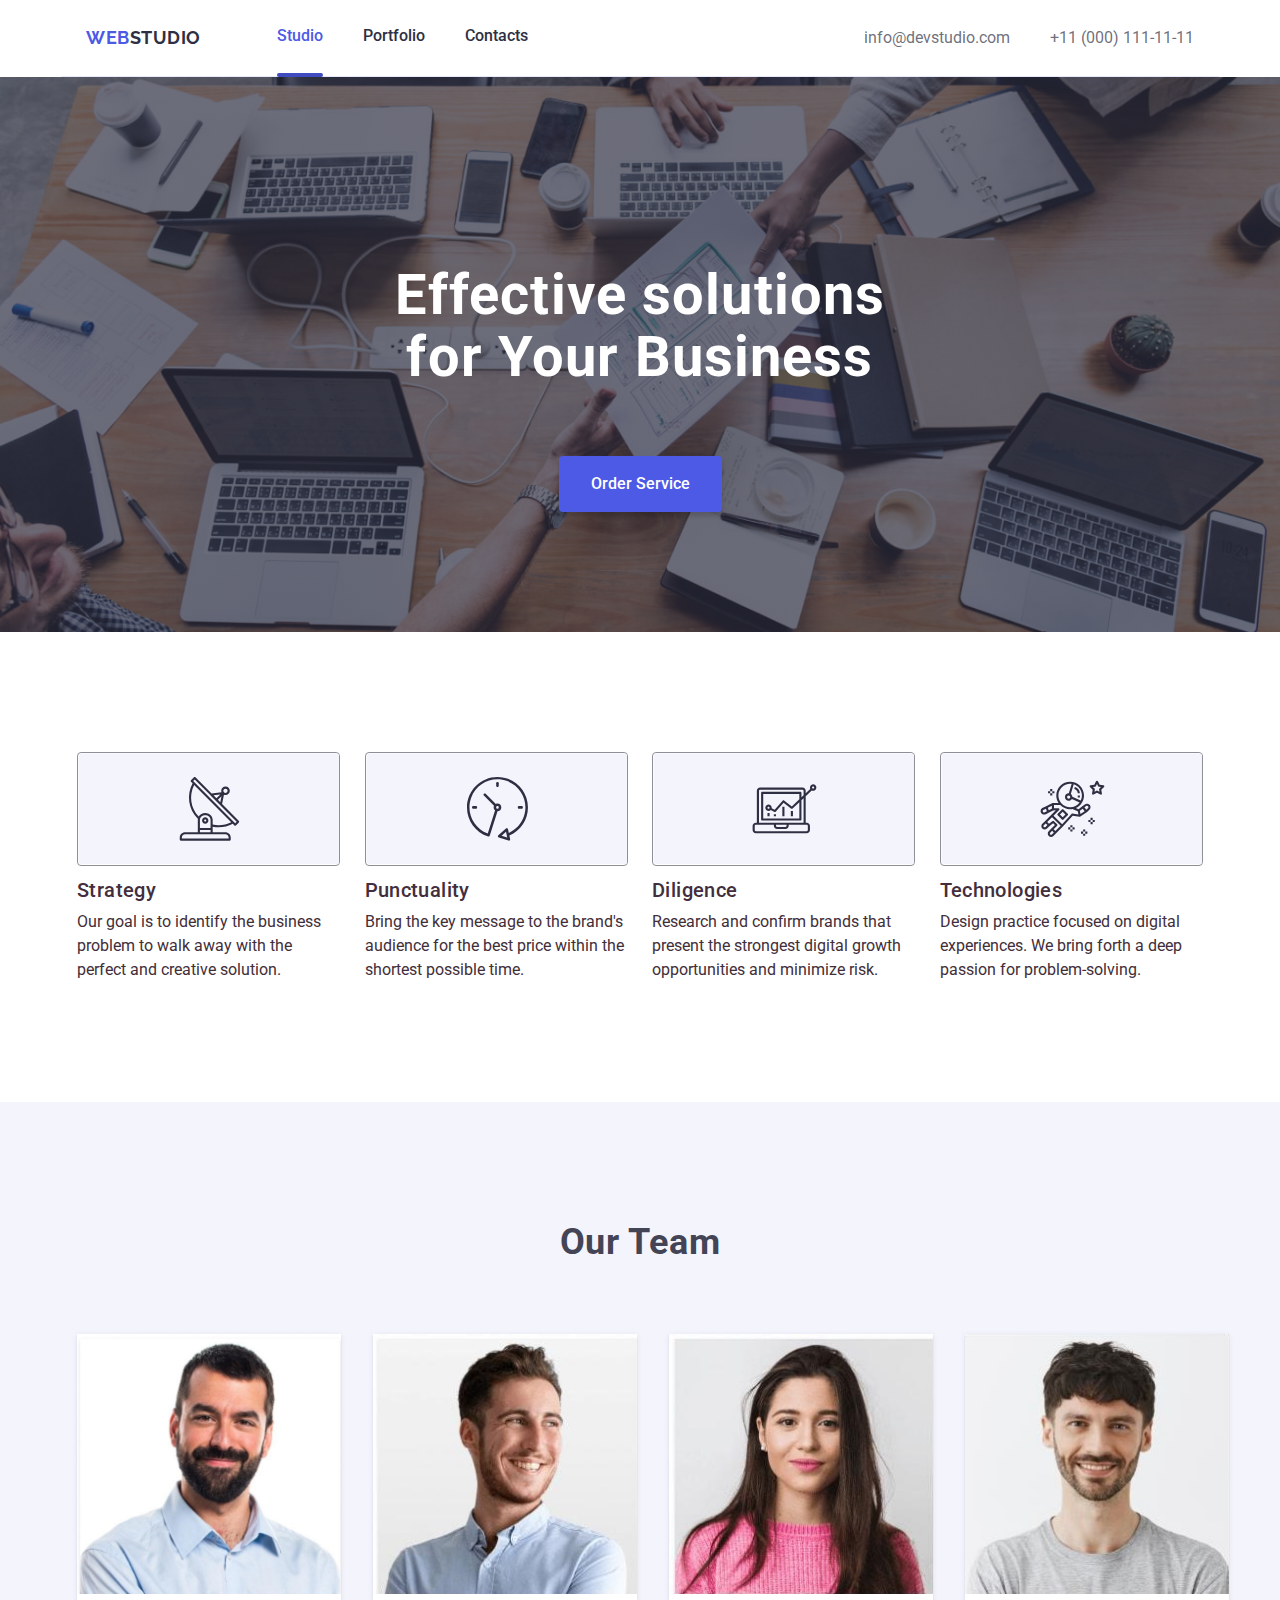
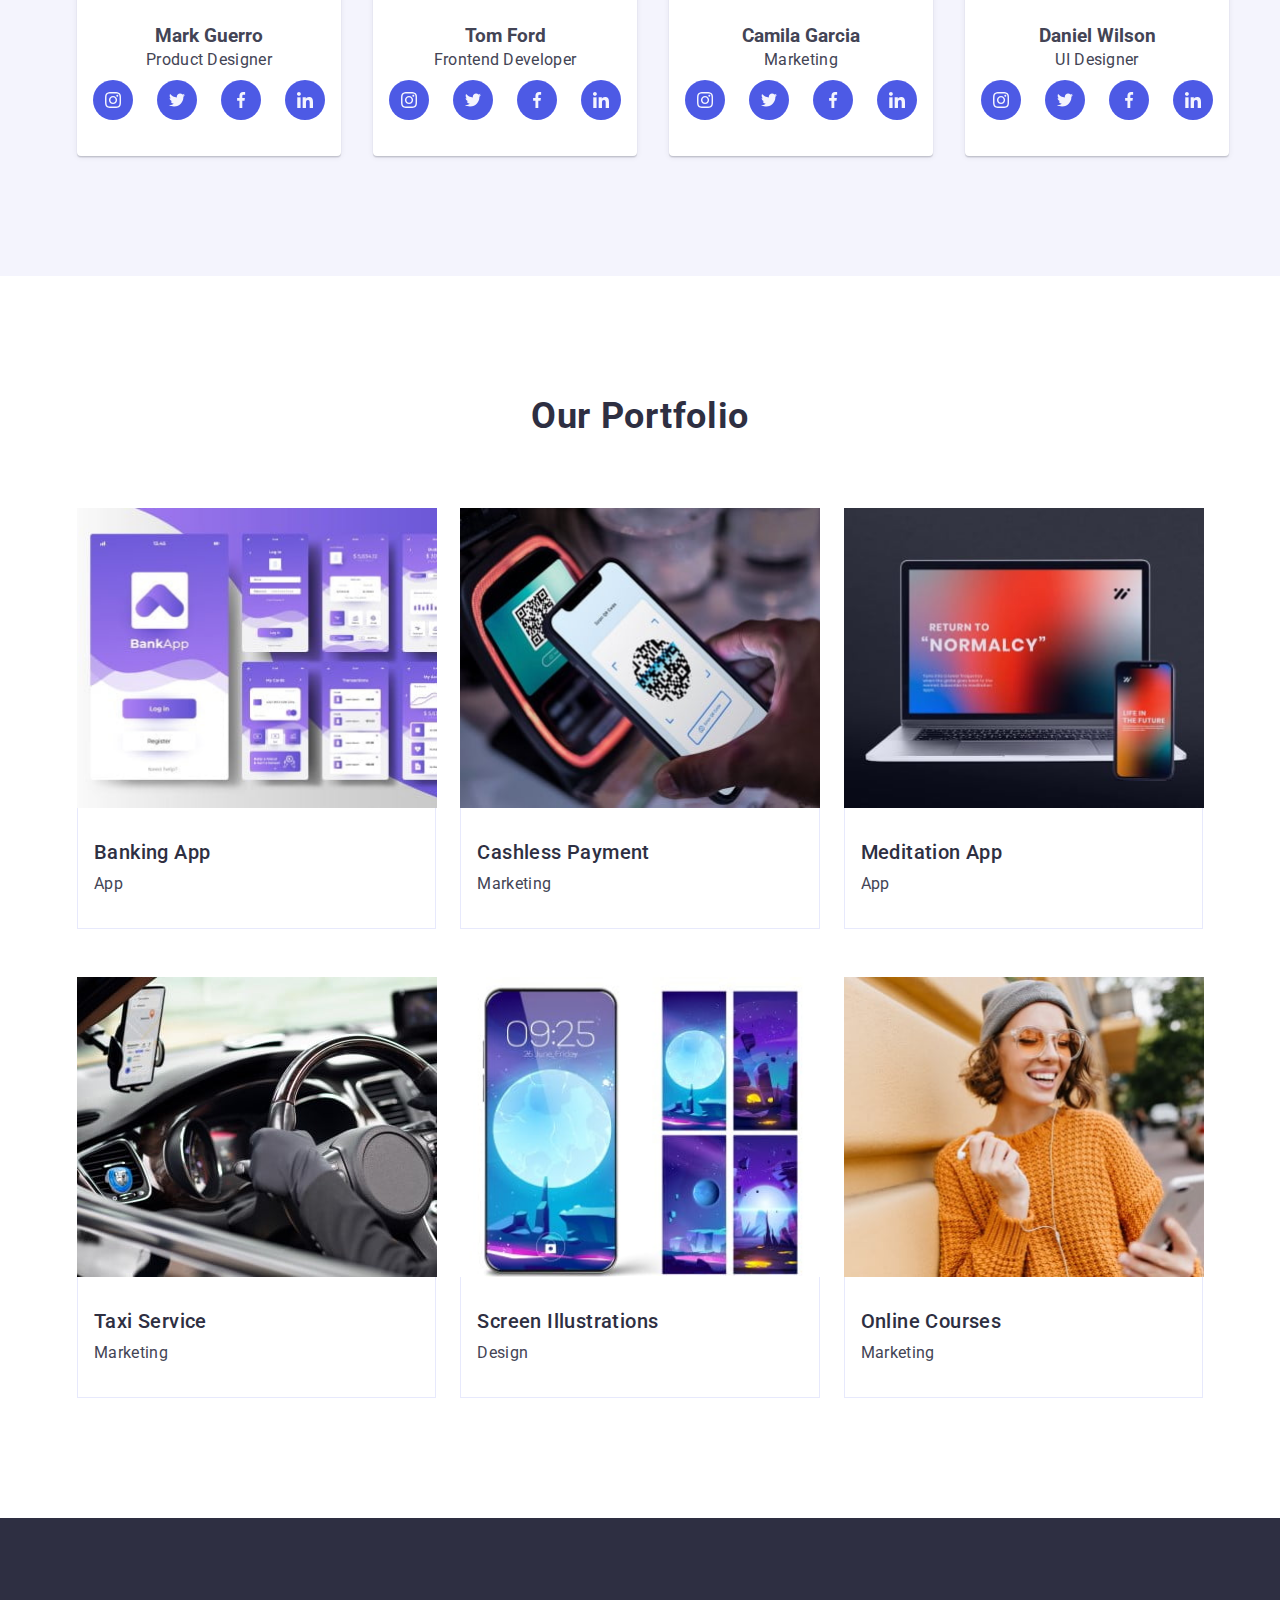
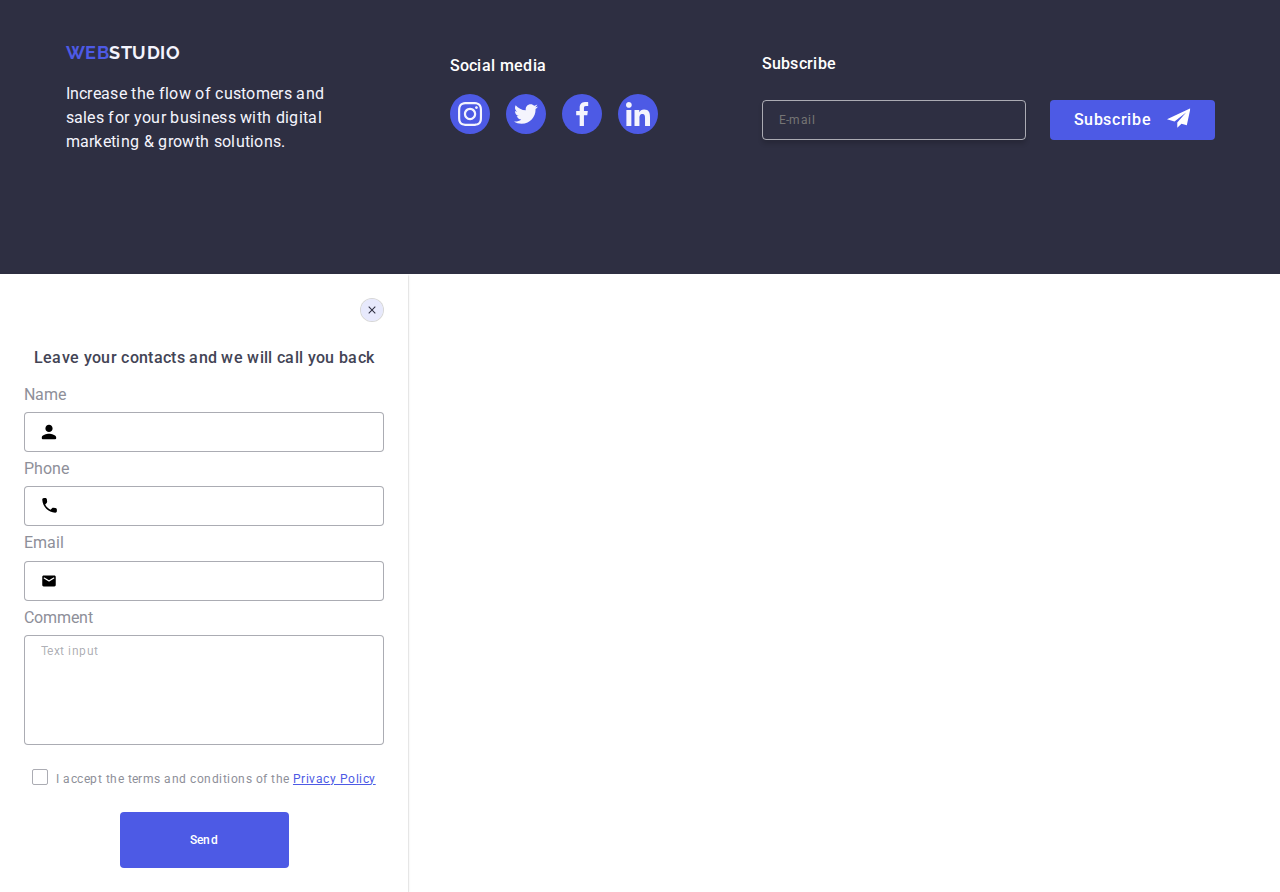
==== commit ca86101f: "work in progress" ====
--- a/index.html
+++ b/index.html
@@ -46,61 +46,58 @@
                     <button class="hero-button"
                     name="order" 
                     type="button">Order Service</button>
+                    
                 </div>
 
             </section>
             
             <section class="feature-section"> 
+                
+                <h2 hidden>Feature</h2>
                 <div class="container feature-container">
-                <h2 hidden>Feature</h2>
-                <ul class="feature-list">
-                    <li>
-                        <div class="feature-descr">
+                    <ul class="feature-list">
+                        <li>
                             <svg class="iconfeat icon-strategy" viewBox="0 0 75 32">
                                 <use href="./images/icon/symbol-defs.svg#icon-strategy"></use>
                             </svg>
                         <h3>Strategy</h3> 
                             <p>Our goal is to identify the business problem to walk away with the perfect and creative solution.</p>
-                        </div>
-                    </li>
-                    
-                    <li>
-                        <div class="feature-descr">
+                        </li>
+
+                        <li>
                             <svg class="iconfeat icon-punctuality" viewBox="0 0 75 32">
                                 <use href="./images/icon/symbol-defs.svg#icon-punctuality"></use>
                             </svg>
                         <h3>Punctuality</h3>
                             <p>Bring the key message to the brand's audience for the best price within the shortest possible time.</p>
-                        </div>
-                    </li>
-
-                    <li>
-                        <div class="feature-descr">
+                        </li>
+                    
+                        <li>
                             <svg class="iconfeat icon-diligence" viewBox="0 0 75 32">
                                 <use href="./images/icon/symbol-defs.svg#icon-diligence" ></use>
                         </svg>
                             
                         <h3>Diligence</h3>
                             <p>Research and confirm brands that present the strongest digital growth opportunities and minimize risk.</p>
-                        </div>
-                    </li>
-
-                    <li>
-                        <div class="feature-descr">
+                        </li>
+
+                        <li>
                             <svg class="iconfeat icon-technology" viewBox="0 0 75 32">
                                 <use href="./images/icon/symbol-defs.svg#icon-technology"></use>
                             </svg>
                         <h3>Technologies</h3>
                             <p>Design practice focused on digital experiences. We bring forth a deep passion for problem-solving.</p>
-                        </div>
-                    </li>
+                        </li>
+                    </div>
                 </ul>
+                
             </div>
            </section>
 
             <section class="team-section">
+                <h2 class="team-title">Our Team</h2>
                 <div class="container team-container">
-                <h2 class="team-title">Our Team</h2>
+                
                     <ul class="team-list">
                         <li><img src="./images/teamcard1.jpg" alt="middle-aged man with black beard in blue shirt" 
                             width="264"
@@ -258,8 +255,9 @@
             </section>
 
                 <section id="portfolio" class="section-portfolio">
+                    <h2 class="portfolio-title">Our Portfolio</h2>
                     <div class="container portfolio-container">
-                    <h2 class="portfolio-title">Our Portfolio</h2>
+                    
                         
                         <ul class="portfolio-list">
                             <li><div class="wrapper">
--- a/css/styles.css
+++ b/css/styles.css
@@ -46,7 +46,7 @@
 .container {
     max-width: 1158px;
     margin: 0 auto;
-    padding: 0 15px
+    padding: 0 16px
 }
 
                              /* Header */
@@ -145,9 +145,6 @@
 
                         /* FIRST MAIN SECTION (hero) - button & title */
 
-.main-container{
-    display: block;
-} 
 
 .hero-section{
     background-color: rgba(46, 47, 66, 1);
@@ -199,21 +196,18 @@
 
 
                            /* MAIN SECTION FEATURE */
+
 .feature-list {
     display: flex;
-    column-gap: 24px;
+    flex-direction: row;
+    column-gap: 24px;;
 }
 
 .feature-list>li {
     width: calc((100% - 72px) / 4);
 }
 
-.feature-descr {
-    text-align: left;
-    width: 264px;
-}
-
-.feature-descr>h3 {
+.feature-list > li > h3 {
     color: rgb(66, 46, 60);
     font-size: 20px;
     font-weight: 500;
@@ -222,10 +216,9 @@
     margin-bottom: 8px;
 }
 
-.feature-descr>p {
+.feature-list > li > p {
     color: rgb(66, 46, 57);
     line-height: 1.5;
-    letter-spacing: 0.02em;
 }
 
 .iconfeat {
@@ -240,6 +233,7 @@
     display: flex;
     flex-direction: column;
     text-align: center;
+    row-gap: 72px;
 }
 
 .team-section {
@@ -253,8 +247,7 @@
     font-weight: 700;
     line-height: 40px;
     letter-spacing: 0.02em;
-    align-items: center;
-    justify-content: center;
+    text-align: center;
     margin-bottom: 72px;
 }
 
@@ -275,15 +268,15 @@
 
 .team-descr {
     padding: 32px 0px;
-
-}
-
-.team-descr>h3 {
+    
+}
+
+.team-list>h3 {
     font-size: 20px;
     font-weight: 500;
     line-height: 1.2;
     letter-spacing: 0.02em;
-    margin-bottom: 8px;
+    padding-bottom: 8px;
 }
 
 .team-descr>p {
@@ -293,11 +286,12 @@
 
 .media-icon-team {
     display: flex;
-    width: 232px;
+    width: 100%;
     gap: 24px;
     margin: 0 auto;
     padding-top: 8px;
     cursor: pointer;
+    justify-content: center;
 }
 
 .icon-team{
@@ -452,7 +446,6 @@
     letter-spacing: 0.02em;
     text-align: left;
     color: rgba(255, 255, 255, 1);
-    text-align: left;
     margin-bottom: 16px;
 }
 
@@ -788,7 +781,7 @@
 }
 
 
-@media screen and (min-width: 320px) and (max-width: 795px) {
+@media screen and (min-width: 320px) and (max-width: 768px) {
 
     body{
         background-color: red;
@@ -859,17 +852,18 @@
         }
 
         .feature-list > li {
-            width: 100%;
-        }
-
-            .feature-descr>h3 {
+            width: 288px;
+            text-wrap: wrap;
+        }
+
+            .feature-list > li > h3 {
             font-size: 36px;
             font-weight: 700;
             line-height: 40px;
             text-align: center;
             }
 
-            .feature-descr > p {
+            .feature-list > li > p {
             font-weight: 500;
             text-align: left;
             }
@@ -948,139 +942,154 @@
 }
 
 
-@media screen and (min-width: 796px) and (max-width: 1158px){
+@media screen and (min-width: 768px) and (max-width: 1158px){
     body{
         background-color: gray;
-    }
+        }
 
         img {
             display: block;
             max-width: 100%;
         }
     
-        .container{
+            .container{
+            display: flex;
+            flex-direction: row;
+            flex-wrap: wrap;
             max-width: 100%;
             justify-content: center;
             align-items: center;
             padding: 0 16px;
-            display: flex;
-            flex-direction: row;
-            flex-wrap: wrap;
+            margin: 0px;
             }
             
-            .header-container{
-            
-            }
-
-            .head-nav-menu{
-            
-            }
-
-            /* .header-contacts {
+            .header-contacts {
                 margin: 0;
                 font-size: 20px;
                 font-weight: 500;
                 line-height: 24px;
                 text-align: left;
-                } */
-
-/*     
+                }
+
             .contact-list {
                 flex-direction: column;
-                flex-wrap: wrap;
-                gap: 0px;
+                gap: 16px;
+                padding: 8px 0;
+            }
+            
+            .contact-list > li {
                 padding: 0px;
-            } */
-    
-            .head-nav-menu > li:nth-child(1)::after{
-               
-            }
-    
+            }
+
             /* Menu pop-out button */
     
             -----------------------------------
     
             /*    Hero - section   */
-    
+
             .hero-section {
                 background-position: center;
             }
+
+            .hero-title {
+                max-width: 100%;
+            }
     
     
             /*  Feature - section  */  
-/*     
-            .feature-list{
-                flex-direction: column;
-                row-gap: 72px;
-            }
-    
-            .feature-list > li {
-                width: 100%;
-            }
-    
-                .feature-descr>h3 {
-                font-size: 36px;
-                font-weight: 700;
-                line-height: 40px;
-                text-align: center;
+
+                .feature-list{
+                    flex-wrap: wrap;
+                    justify-content: center;
+                    align-items: flex-start;
+                    width: 100%;
+                    row-gap: 72px;
+                    border: 1px solid white;
                 }
-    
-                .feature-descr > p {
-                font-weight: 500;
-                text-align: left;
+
+                .feature-list>li {
+                    width: calc((100% - 24px) / 2);
+                    border: 1px solid red;
                 }
+
+                .feature-list > li > h3 {
+                    font-size: 36px;
+                    font-weight: 700;
+                    line-height: 40px;
+                }
+
+                .feature-list > li > p {
+                    font-weight: 500;
+                    line-height: 24px;
+
+                }
+
     
                 .iconfeat {
                     display: none;
-                } */
+                    overflow: hidden;
+                    opacity: 0;
+                } 
     
             /*  Team - Section  */
-/*     
+    
             .team-container {
-            flex-direction: column;
-            }
-    
-            .team-list {
-                flex-direction: column;
-                gap: 32px;
-                align-items: center;
-            } */
+                padding: 0px;
+                
+            }
+            
+                .team-list {
+                    display: grid;
+                    justify-content: center;
+                    flex-wrap: wrap;
+                    flex-direction: row;
+                    column-gap: 24px;
+                    grid-template-columns: repeat(2, 1fr); }
+                
     
             /* Portfolio - section */
     
-            /* .portfolio-list > li {
+             .portfolio-list {
+                display: grid;
+                justify-content: center;
+                flex-wrap: wrap;
+                flex-direction: row;
+                column-gap: 24px;
+                grid-template-columns: repeat(2, 1fr); }
+            
+            .portfolio-list>li{
+                width: 100%;
+            }
+
+            /*  Footer - section  */
+    
+            .footer-container{
                 display: flex;
-                flex-direction: column;
-                align-items: center;
-                justify-content: center;
-                width: 100%;
-            }
-    
-            /*  Footer - section  */
-    
-            /* .footer-container{
+                flex-direction: row;
                 row-gap: 72px;
+                align-items: flex-start;
             }
     
             .logo-descr-footer{
             margin: 0;
-            text-align: center;
+            text-align: left;
             }
     
             .media-footer{
                 display: flex;
                 flex-direction: column;
-                justify-content: center;
-                align-items: center;
-            }
-    
+                justify-content: flex-start;
+                align-items: flex-start;
+            }
+    
+
             .newsletter{
                 display: flex;
-                flex-direction: column;
+                flex-direction: row;
                 justify-content: center;
-                align-items: center;
+                align-items: flex-end;
                 gap: 24px;
-            } */ */
+            }
     
             /*   Form - backdrop  */
     
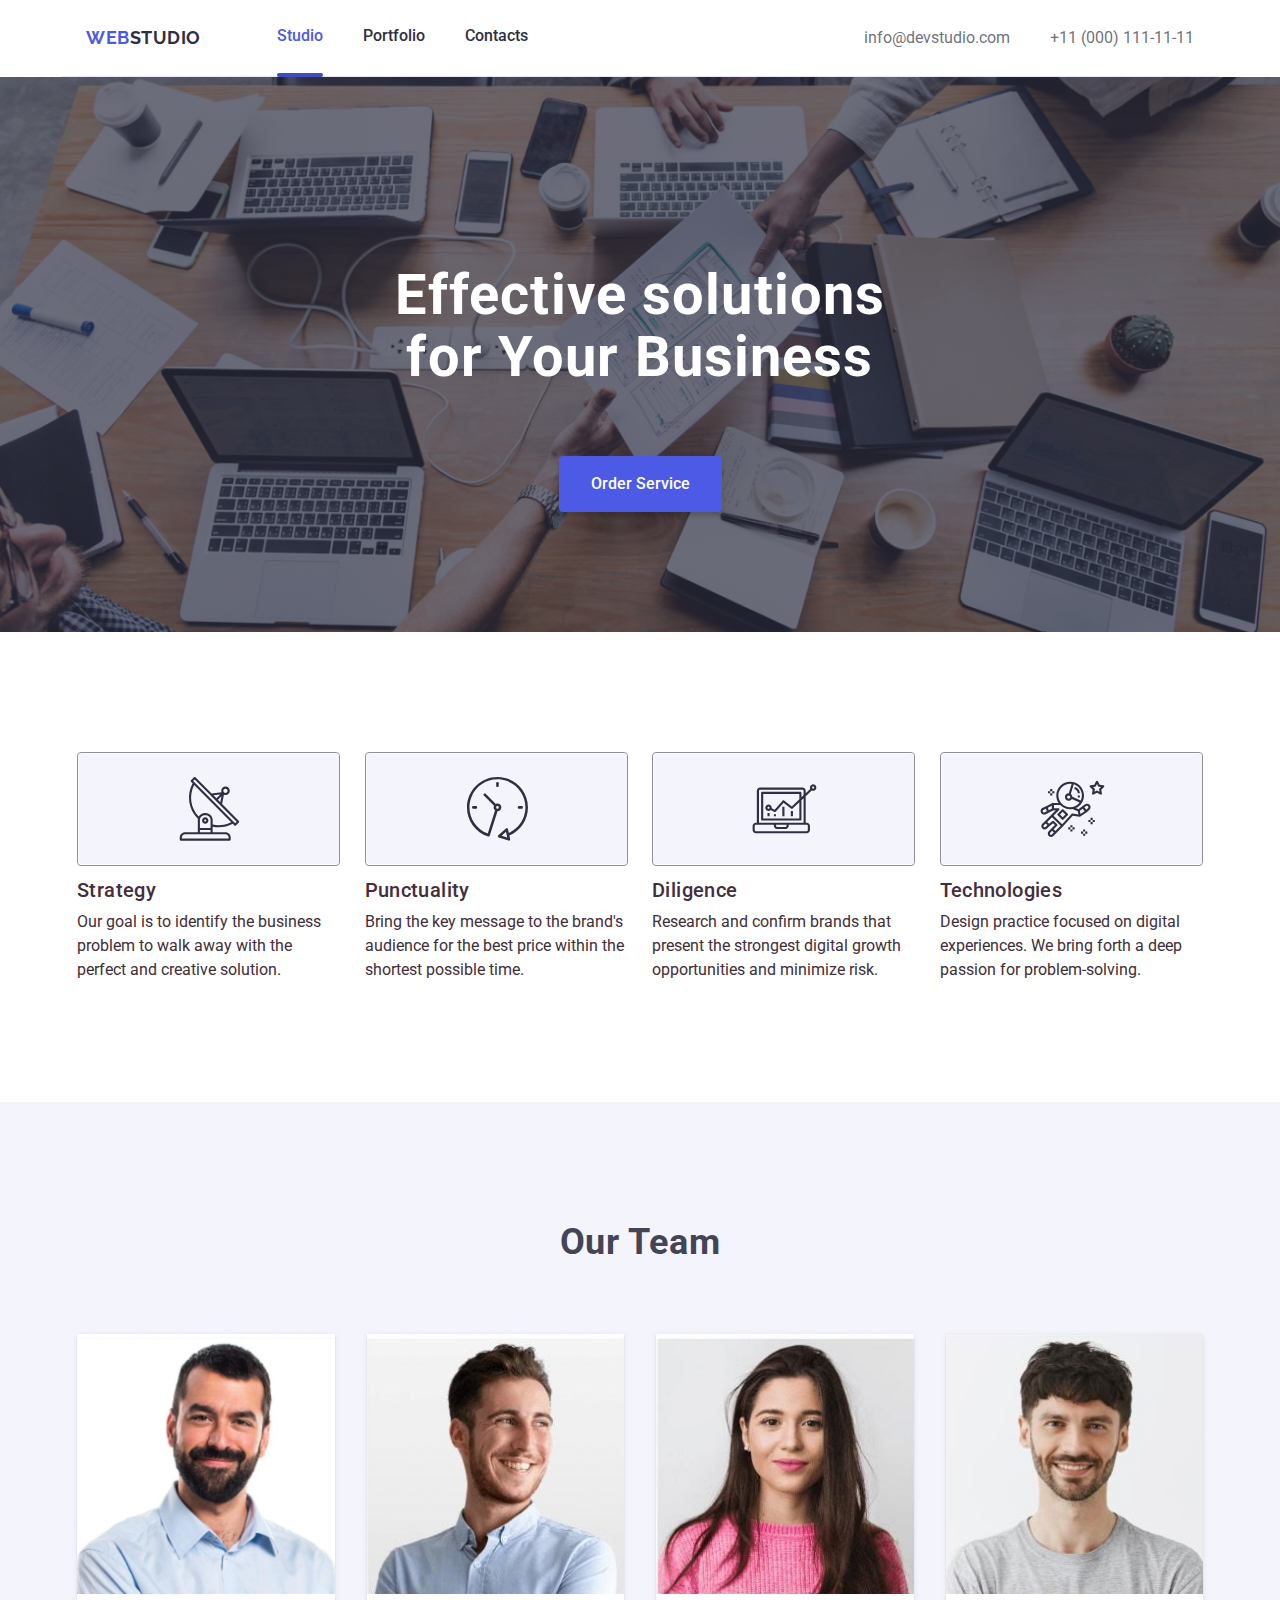
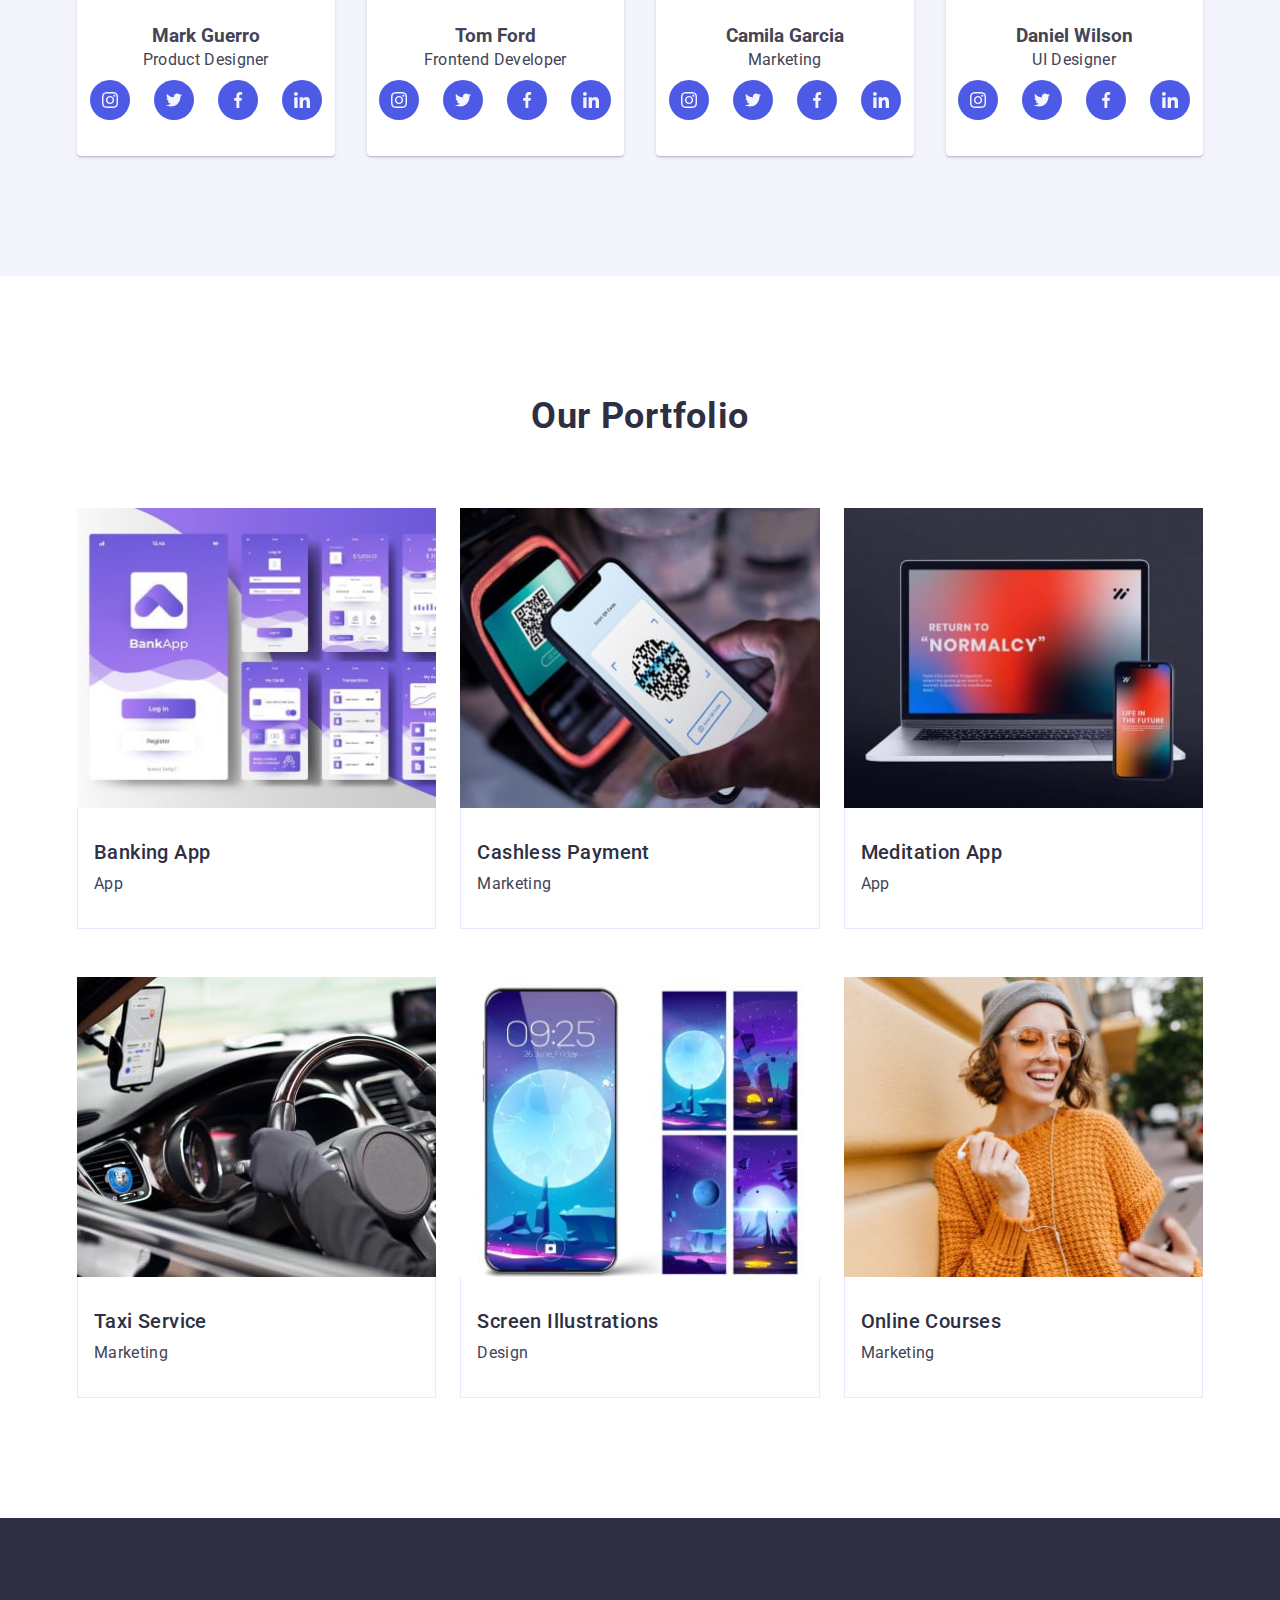
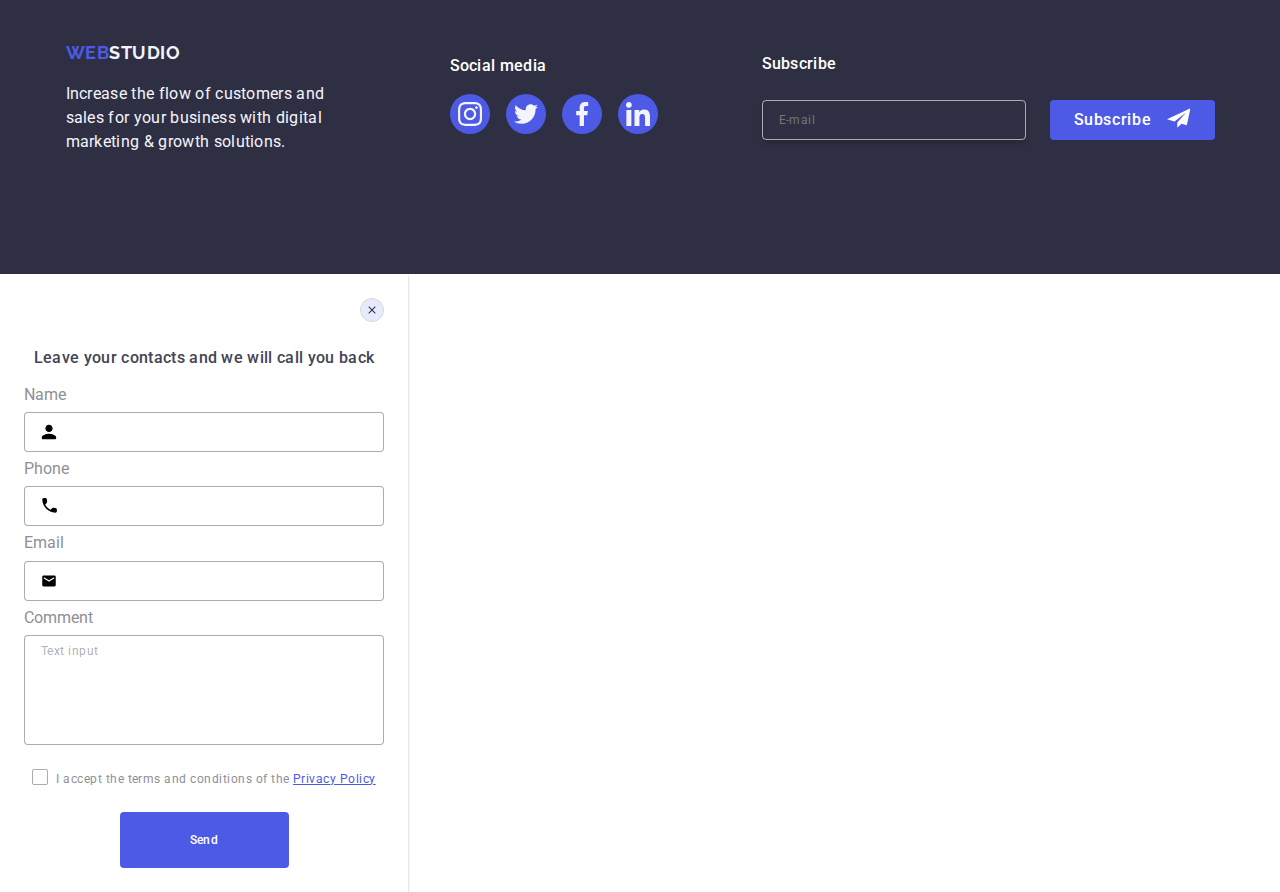
==== commit 47ad6249: "Hw-06" ====
--- a/index.html
+++ b/index.html
@@ -11,13 +11,16 @@
     <link rel="preconnect" href="https://fonts.gstatic.com" crossorigin>
     <link href="https://fonts.googleapis.com/css2?family=Raleway:wght@700&family=Roboto:wght@700&display=swap"
     rel="stylesheet">
+    <link rel="stylesheet" href="./css/global-style.css">
     <link rel="stylesheet" href="./css/styles.css">
-    <title>hw-05</title>
+    <link rel="stylesheet" href="./css/tablet.css">
+    <link rel="stylesheet" href="./css/mobile.css">
+    <title>hw-06</title>
 </head>
     <body>
         
-        <header class="main-header">
-            <div class="container header-container">
+        <header>
+            <div class="container main-header">
                 <a class="web-logo" href="./index.html"><span class="accent-web">WEB</span>STUDIO</a>
                 <nav class="header-nav">
                     <ul class="head-nav-menu">
@@ -34,7 +37,21 @@
                     </ul>
                 </address>
 
+                <div class="hamburger-menu">
+                <button class="hamburger-button"
+                    id="is-open"
+                    type="button"
+                    name="pop-out menu">
+
+                <svg class="hamburger-icon"
+                    width="16.8" 
+                    height="16.4"
+                    border="none">
+                    <use href="./images/icon/symbol-defs.svg#icon-hamburger"></use></svg>
+                </button>
+                </div>
             </div>
+  
         </header>
 
 
@@ -99,9 +116,11 @@
                 <div class="container team-container">
                 
                     <ul class="team-list">
-                        <li><img src="./images/teamcard1.jpg" alt="middle-aged man with black beard in blue shirt" 
+                        <li><img srcset="./images/teamcard1.jpg, ./images/teamcard1.jpg@2x.jpg 2x"
+                            src="./images/teamcard1.jpg"
+                            alt="middle-aged man with black beard in blue shirt"
                             width="264"
-                            height="260">
+                            height="260"> 
                         <div class="team-descr">
                             <h3>Mark Guerro</h3>
                             <p>Product Designer</p>
@@ -137,9 +156,11 @@
                         </div>
                         </li>
 
-                        <li><img src="./images/teamcard2.jpg" alt="middle-aged man in bllue shirt with brown hair" 
+                        <li><img srcset="./images/teamcard2.jpg, ./images/teamcard2.jpg@2x.jpg 2x"
+                            src="./images/teamcard2.jpg"
+                            alt="middle-aged man in bllue shirt with brown hair"
                             width="264"
-                            height="260">
+                            height="260"> 
                         <div class="team-descr">
                             <h3>Tom Ford</h3>
                             <p>Frontend Developer</p>
@@ -175,7 +196,9 @@
                         </div>
                         </li>
 
-                        <li><img src="./images/teamcard3.jpg" alt="young girl with dark hair in ping sweater" 
+                        <li><img srcset="./images/teamcard3.jpg, ./images/teamcard3.jpg@2x.jpg 2x" 
+                            src="./images/teamcard3.jpg"
+                            alt="young girl with dark hair in ping sweater" 
                             width="264"
                             height="260">
                         <div class="team-descr">
@@ -213,7 +236,9 @@
                         </div>
                         </li>
 
-                        <li><img src="./images/teamcard4.jpg" alt="middle-aged man with black beard in gray longsleeve t-shirt" 
+                        <li><img srcset="./images/teamcard4.jpg, ./images/teamcard4.jpg@2x.jpg 2x"
+                            src="./images/teamcard4.jpg" 
+                            alt="middle-aged man with black beard in gray longsleeve t-shirt" 
                             width="264"
                             height="260">
                         <div class="team-descr">
@@ -261,7 +286,9 @@
                         
                         <ul class="portfolio-list">
                             <li><div class="wrapper">
-                                <img src="./images/ProjectCard1.jpg" alt="photo with different UI panels for a banking application" 
+                                <img srcset="./images/ProjectCard1.jpg, ./images/ProjectCard1@2x.jpg 2x"
+                                src="./images/ProjectCard1.jpg" 
+                                alt="photo with different UI panels for a banking application" 
                                 width="360"
                                 height="300">
                                     <div class="wrapper-content">
@@ -275,7 +302,9 @@
                             </li>
 
                             <li><div class="wrapper">
-                                <img src="./images/ProjectCard2.jpg" alt="photo with phone and payment terminal. Illustrates cashless payments." 
+                                <img srcset="./images/ProjectCard2.jpg, ./images/ProjectCard2@2x.jpg 2x"
+                                src="./images/ProjectCard2.jpg" 
+                                alt="photo with phone and payment terminal. Illustrates cashless payments." 
                                 width="360"
                                 height="300">
 
@@ -290,7 +319,9 @@
                             </li>
                                 
                             <li><div class="wrapper">
-                                <img src="./images/ProjectCard3.jpg" alt="Photo of phone and notebook, illustrates a same app for both devices" 
+                                <img srcset="./images/ProjectCard3.jpg, ./images/ProjectCard3@2x.jpg 2x"
+                                src="./images/ProjectCard3.jpg" 
+                                alt="Photo of phone and notebook, illustrates a same app for both devices" 
                                 width="360"
                                 height="300">
                                     <div class="wrapper-content">
@@ -305,7 +336,9 @@
                             </li>
 
                             <li><div class="wrapper">
-                                <img src="./images/ProjectCard1a.jpg" alt="Photo of the driver's cockpit, on the phone next to handlebar enabled map" 
+                                <img srcset="./images/ProjectCard4.jpg, ./images/ProjectCard4@2x.jpg 2x"
+                                src="./images/ProjectCard1a.jpg" 
+                                alt="Photo of the driver's cockpit, on the phone next to handlebar enabled map" 
                                 width="360"
                                 height="300">
                                     <div class="wrapper-content">
@@ -320,7 +353,9 @@
                             </li>
 
                             <li><div class="wrapper">
-                                <img src="./images/ProjectCard2a.jpg" alt="Phone picture, with a several diffrents screen lock images" 
+                                <img srcset="./images/ProjectCard5.jpg, ./images/ProjectCard5@2x.jpg 2x"
+                                src="./images/ProjectCard5.jpg" 
+                                alt="Phone picture, with a several diffrents screen lock images" 
                                 width="360"
                                 height="300">
                                     <div class="wrapper-content">
@@ -334,7 +369,9 @@
                             </li>   
 
                             <li><div class="wrapper">
-                                <img src="./images/ProjectCard3a.jpg" alt="A women wearing headphones. She looks at her phone screen" 
+                                <img srcset="./images/ProjectCard6.jpg, ./images/ProjectCard6@2x.jpg 2x"
+                                src="./images/ProjectCard6.jpg" 
+                                alt="A women wearing headphones. She looks at her phone screen" 
                                 width="360"
                                 height="300">
                                     <div class="wrapper-content">
@@ -355,7 +392,7 @@
         <footer>
         <section class="section-footer">
             <div class="container footer-container">
-
+                <div class="wrap-footer">
                 <div class="logo-descr-footer">
                 <h2><a class="logo-footer" href=""><span class="accent-web">WEB</span>STUDIO</a></h2>
                 <p class="description-logo">Increase the flow of customers and sales for your business with digital marketing & growth solutions.</p>
@@ -386,26 +423,31 @@
                 </ul>
                 </div>
                 <form class="newsletter">
-                    <label class="label-mail"> Subscribe
+                    <div class="label-mail">
+                        <p>Subscribe</p>
                         <input type="email" 
                         name="e-mail"
                         placeholder="E-mail">
-                    </label>
+                    </div>
                     <button type="submit" name="sub-btn">Subscribe
                             <svg class="icon-send" width="24" height="20" style="border: none;">
                         <use href="./images/icon/symbol-defs.svg#icon-icon-send">
                         </use></svg>    
                     </button>
                 </form>
+                </div>
             </div>
         </section>
         </footer>
+        
+        <!--  MODAL WINDOW  -->
 <div class="backdrop">
     <div class="modal-window">
 
         <form class="form-container">   
-            <div class="exit-button">
-                <button class="form-exit" 
+                <button class="form-exit"
+                width="24"
+                height="24"
                 type="button"
                 name="close form">
                                         
@@ -416,7 +458,6 @@
                     <use href="./images/icon/symbol-defs.svg#icon-form-exit">
                     </use>
                 </svg></button>
-            </div>
 
             <label class="form-title">Leave your contacts and we will call you back</label>
                                 
@@ -480,7 +521,6 @@
                             <label>
                                 <input class="input-checkbox"
                                 type="checkbox"
-                                id="hidden-checkbox"
                                 name="checkbox for acceptance conditions">
                                     
                                 <svg class="icon-checkedbox" 
@@ -506,6 +546,64 @@
         </form>
     </div>
 </div>
-            
+            <!-- MOBILE MENU -->
+        <div class="is-open">
+            <form class="menu-mobile">
+                <button type="button" class="menu-exit">
+                    <svg width="24" height="24" class="icon-menu-exit">
+                        <use href="./images/icon/symbol-defs.svg#icon-form-exit"></use>
+                    </svg>
+                </button>
+
+            <div class="mobile-menu-overlay is-open">
+
+                <nav class="menu-nav">
+                    <ul class="menu-list">
+                        <li><a href="">Studio</a></li>
+                        <li><a href="#portfolio">Portfolio</a></li>
+                        <li><a href="">Contacts</a></li>
+                    </ul>
+                </nav>
+
+                <address class="menu-contacts">
+                    <ul class ="menu-contact-list">
+                        <li><a href="mailto:">info@devstudio.com</a></li>
+                        <li><a href="tel:">+11 (000) 111-11-11</a></li>
+                    </ul>
+                </address>
+        
+                <ul class="media-icon-foot">
+                    <li>
+                        <a href="https://instagram.com/" target="_blank">
+                        <svg class="menu-icon" width="40" height="40" style="border: none;">
+                        <use href="./images/icon/symbol-defs.svg#icon-socialinst"></use>
+                        </svg></a>
+                    </li>
+                    
+                    <li>
+                        <a href="https://x.com/" target="_blank">
+                        <svg class="menu-icon" width="40" height="40" style="border: none;">
+                        <use href="./images/icon/symbol-defs.svg#icon-socialtwitt"></use>
+                        </svg></a>
+                    </li>
+                    
+                    <li>
+                        <a href="https://facebook.com/" target="_blank">
+                        <svg class="menu-icon" width="40" height="40" style="border: none;">
+                        <use href="./images/icon/symbol-defs.svg#icon-socialfb"></use>
+                        </svg></a>
+                    </li>
+
+                    <li>
+                        <a href="https://linkedin.com/" target="_blank">
+                        <svg class="menu-icon" width="40" height="40" style="border: none;">
+                        <use href="./images/icon/symbol-defs.svg#icon-sociallinin"></use>
+                        </svg></a>
+                    </li>
+                </ul>
+            </div>
+        </form>
+        </div>
+
     </body>
         </html>
--- a/css/global-style.css
+++ b/css/global-style.css
@@ -0,0 +1,56 @@
+* { 
+    margin: 0; 
+    padding: 0; 
+} 
+
+*,
+*::before,
+*::after {
+  box-sizing: border-box;
+}
+
+
+
+body{
+    font-family: "Roboto", "Raleway", sans-serif;
+    color: rgba(67, 68, 85, 1);
+    background-color: rgba(255, 255, 255, 1);
+    
+}
+
+section{
+    padding-top: 120px;
+    padding-bottom: 120px;
+}
+
+a { 
+    text-decoration: none;
+    color: currentColor;
+}
+
+ul {
+    list-style-type: none;
+    margin: 0;
+}
+
+address {
+    font-style: normal;
+    text-decoration: none;
+}
+
+img{
+    object-fit: cover;
+    display: block;
+    max-width: 100%;
+}
+
+@media screen and (min-resolution: 192dpi) {
+    .hero-section {
+      background-image: linear-gradient(
+          to top,
+          rgba(46, 47, 66, 0.7),
+          rgba(46, 47, 66, 0.7), 
+          rgba(46, 47, 66, 0.7)),
+        url(./images/herobackground@2x.jpg);
+    }
+  }--- a/css/styles.css
+++ b/css/styles.css
@@ -1,58 +1,15 @@
-* { 
-    margin: 0; 
-    padding: 0; 
-} 
-
-*,
-*::before,
-*::after {
-  box-sizing: border-box;
-}
-
-
-
-body{
-    font-family: "Roboto", "Raleway", sans-serif;
-    color: rgba(67, 68, 85, 1);
-    background-color: rgba(255, 255, 255, 1);
-}
-
-section{
-    padding-top: 120px;
-    padding-bottom: 120px;
-}
-
-a { 
-    text-decoration: none;
-    color: currentColor;
-}
-
-ul {
-    list-style-type: none;
-    margin: 0;
-}
-
-address {
-    font-style: normal;
-    text-decoration: none;
-}
-
-img{
-    object-fit: cover;
-    display: block;
-    max-width: 1440px;
-}
+
 
 .container {
     max-width: 1158px;
     margin: 0 auto;
-    padding: 0 16px
+    padding: 0 16px;
+    
 }
 
                              /* Header */
 
-
-.header-container{
+.main-header{
     display: flex;
     column-gap: 76px;
     flex-direction: row;
@@ -61,7 +18,12 @@
     border-bottom: 1px solid rgba(231, 233, 252, 1);
 }
 
+    .header-mobile{
+        display: none;
+        }
+
         /* WebLogo */
+
 .web-logo{
     color: rgba(46, 47, 66, 1);
     font-family: "Raleway", sans-serif;
@@ -400,7 +362,11 @@
 
                 /* Footer */
 
-.footer-container {
+.footer-container{
+    padding: 0;
+}                
+                
+.wrap-footer {
     display: flex;
     flex-direction: row;
     column-gap: 80px;
@@ -559,6 +525,7 @@
     width: 100%;
     height: 100%;
     background-color: rgba(46, 47, 66, 0.4);
+    z-index: 10;
 
 }
 
@@ -614,35 +581,29 @@
 }
 
 .form-exit{
+    padding: 0;
     border-radius: 50%;
     height: 24px;
     width: 24px;
-    top: 24px;
     right: 24px;
-    text-align: center;
-    border: 1px solid rgba(0, 0, 0, 0.1);
-    display: flex;
-    align-items: center;
-    justify-content: center;
-    flex-direction: row;
     cursor: pointer;
     position: absolute;
     box-shadow: none;
+    border: none;
 }
 
 
 .icon-form-exit{
+    border: 1px solid rgba(0, 0, 0, 0.1);
+    border-radius: 50%;
     fill: rgba(231, 233, 252, 1);    
 }
     
     .icon-form-exit:hover{
+        border:none;
         fill: rgba(64, 75, 191, 1);
         --color3: white;
         transition: fill 250ms cubic-bezier(0.4, 0, 0.2, 1);
-    }
-
-    .form-exit:hover{
-        border:none;
     } 
 
 
@@ -769,7 +730,6 @@
 .input-checkbox{
     display: none;
     margin: 0;
-    overflow: hidden;
 }
 
 /* input + svg */
@@ -780,335 +740,93 @@
     transition: fill 250ms cubic-bezier(0.4, 0, 0.2, 1);
 }
 
-
-@media screen and (min-width: 320px) and (max-width: 768px) {
-
-    body{
-        background-color: red;
+/* hamburger menu */
+    .hamburger-menu{
+        display: none;
     }
 
-    img {
+    .hamburger-button{
+        width: 24px;
+        height: 24px;
+        cursor: pointer;
+        opacity: 1; 
+        background-color: transparent;
+        border: none;
+    }
+
+    .hamburger-icon{
         display: block;
-        max-width: 100%;
+        scale: 1.4;
     }
 
-    .container{
-        max-width: 100%;
-        justify-content: center;
-        align-items: center;
-        padding: 0 16px;
-        display: flex;
-        flex-direction: column;
-        }
-
-        .head-nav-menu{
-            flex-direction: column;
-            row-gap: 40px;
-            font-size: 36px;
-            font-weight: 700;
-            line-height: 40px;
-            text-align: left;
-        }
-
-        .header-contacts {
-            margin: 0;
-            font-size: 20px;
-            font-weight: 500;
-            line-height: 24px;
-            text-align: left;
-
-            }
-
-        .contact-list {
-            flex-direction: column;
-            gap: 0px;
-        }
-
-        .contact-list > li:nth-child(1){
-            color: rgba(77, 90, 229, 1);
-
-        }
-
-        .head-nav-menu > li:nth-child(1)::after{
-            height: 0px;
-        }
-
-        /* Menu pop-out button */
-
-        -----------------------------------
-
-        /*    Hero - section   */
-
-        .hero-section {
-            background-position: center;
-        }
-
-
-        /*  Feature - section  */  
-
-        .feature-list{
-            flex-direction: column;
-            row-gap: 72px;
-        }
-
-        .feature-list > li {
-            width: 288px;
-            text-wrap: wrap;
-        }
-
-            .feature-list > li > h3 {
-            font-size: 36px;
-            font-weight: 700;
-            line-height: 40px;
-            text-align: center;
-            }
-
-            .feature-list > li > p {
-            font-weight: 500;
-            text-align: left;
-            }
-
-            .iconfeat {
-                display: none;
-            }
-
-        /*  Team - Section  */
-
-        .team-container {
-        flex-direction: column;
-        }
-
-        .team-list {
-            flex-direction: column;
-            gap: 32px;
-            align-items: center;
-        }
-
-        /* Portfolio - section */
-
-        .portfolio-list > li {
-            display: flex;
-            flex-direction: column;
-            align-items: center;
-            justify-content: center;
-            width: 100%;
-        }
-
-        /*  Footer - section  */
-
-        .footer-container{
-            row-gap: 72px;
-        }
-
-        .logo-descr-footer{
-        margin: 0;
-        text-align: center;
-        }
-
-        .media-footer{
-            display: flex;
-            flex-direction: column;
-            justify-content: center;
-            align-items: center;
-        }
-
-        .newsletter{
-            display: flex;
-            flex-direction: column;
-            justify-content: center;
-            align-items: center;
-            gap: 24px;
-        }
-
-        /*   Form - backdrop  */
-
-        .backdrop {
-        }
-
-        .modal-window{
-        max-width: 288px;
-        }
-
-            .form-container{
-            width: 100%;
-            padding: 32px 16px 24px;
-            }
-
-            .form-title{
-            font-weight: 500;
-            line-height: 24px;
-            }
-
-}
-
-
-@media screen and (min-width: 768px) and (max-width: 1158px){
-    body{
-        background-color: gray;
-        }
-
-        img {
-            display: block;
-            max-width: 100%;
-        }
+ /* Menu form */
+
+.is-open{
+    display: none;
+}
+
+.menu-mobile{
+    margin: 0 auto;
+    display: flex;
+    max-width: 100%;
+    height: 100%;
+    background-color: (255, 255, 255, 1);
+    flex-direction: column;
+    padding: 72px 24px 40px 16px;
+    row-gap: 24px;
+    position: relative;
+}
+
+.menu-list{
+    display: flex;
+    flex-direction: column;
+    row-gap: 40px;
+    margin-bottom: 144px;
+    font-size: 36px;
+    font-weight: 700;
+    line-height: 40px;
     
-            .container{
-            display: flex;
-            flex-direction: row;
-            flex-wrap: wrap;
-            max-width: 100%;
-            justify-content: center;
-            align-items: center;
-            padding: 0 16px;
-            margin: 0px;
-            }
-            
-            .header-contacts {
-                margin: 0;
-                font-size: 20px;
-                font-weight: 500;
-                line-height: 24px;
-                text-align: left;
-                }
-
-            .contact-list {
-                flex-direction: column;
-                gap: 16px;
-                padding: 8px 0;
-            }
-            
-            .contact-list > li {
-                padding: 0px;
-            }
-
-            /* Menu pop-out button */
-    
-            -----------------------------------
-    
-            /*    Hero - section   */
-
-            .hero-section {
-                background-position: center;
-            }
-
-            .hero-title {
-                max-width: 100%;
-            }
-    
-    
-            /*  Feature - section  */  
-
-                .feature-list{
-                    flex-wrap: wrap;
-                    justify-content: center;
-                    align-items: flex-start;
-                    width: 100%;
-                    row-gap: 72px;
-                    border: 1px solid white;
-                }
-
-                .feature-list>li {
-                    width: calc((100% - 24px) / 2);
-                    border: 1px solid red;
-                }
-
-                .feature-list > li > h3 {
-                    font-size: 36px;
-                    font-weight: 700;
-                    line-height: 40px;
-                }
-
-                .feature-list > li > p {
-                    font-weight: 500;
-                    line-height: 24px;
-
-                }
-
-    
-                .iconfeat {
-                    display: none;
-                    overflow: hidden;
-                    opacity: 0;
-                } 
-    
-            /*  Team - Section  */
-    
-            .team-container {
-                padding: 0px;
-                
-            }
-            
-                .team-list {
-                    display: grid;
-                    justify-content: center;
-                    flex-wrap: wrap;
-                    flex-direction: row;
-                    column-gap: 24px;
-                    grid-template-columns: repeat(2, 1fr); }
-                
-    
-            /* Portfolio - section */
-    
-             .portfolio-list {
-                display: grid;
-                justify-content: center;
-                flex-wrap: wrap;
-                flex-direction: row;
-                column-gap: 24px;
-                grid-template-columns: repeat(2, 1fr); }
-            
-            .portfolio-list>li{
-                width: 100%;
-            }
-
-            /*  Footer - section  */
-    
-            .footer-container{
-                display: flex;
-                flex-direction: row;
-                row-gap: 72px;
-                align-items: flex-start;
-            }
-    
-            .logo-descr-footer{
-            margin: 0;
-            text-align: left;
-            }
-    
-            .media-footer{
-                display: flex;
-                flex-direction: column;
-                justify-content: flex-start;
-                align-items: flex-start;
-            }
-    
-
-            .newsletter{
-                display: flex;
-                flex-direction: row;
-                justify-content: center;
-                align-items: flex-end;
-                gap: 24px;
-            }
-    
-            /*   Form - backdrop  */
-    
-            /* .backdrop {
-            }
-    
-            .modal-window{
-            max-width: 288px;
-            }
-    
-                .form-container{
-                width: 100%;
-                padding: 32px 16px 24px;
-                }
-    
-                .form-title{
-                font-weight: 500;
-                line-height: 24px;
-                } */
-    }
-
-
+}
+
+.menu-list > li:nth-child(1){
+    color: rgba(77, 90, 229, 1);
+}
+
+.menu-contact-list{
+    display: flex;
+    flex-direction: column;
+    row-gap: 40px;
+    margin-bottom: 24px;
+    font-size: 20px;
+    font-weight: 500;
+    line-height: 24px;
+}
+
+.menu-contact-list > li:nth-child(1){
+    color: rgba(77, 90, 229, 1);
+}
+
+.menu-exit{
+    border: none;
+    width: 24px;
+    height: 24px;
+    right: 24px;
+    top: 24px;
+    cursor: pointer;
+    position: absolute;
+    box-shadow: none;
+    border: none;
+    background-color: transparent;
+}
+
+
+
+.icon-menu-exit{
+    border-radius: 50%;
+    fill:rgba(231, 233, 252, 1);
+    border: 1px solid rgba(0, 0, 0, 0.1)
+}
+
+.menu-icon{
+    fill: rgba(77, 90, 229, 1);
+}--- a/css/tablet.css
+++ b/css/tablet.css
@@ -0,0 +1,151 @@
+@media screen and (min-width: 768px) and (max-width: 1158px){
+
+    .container{
+    display: flex;
+    flex-direction: row;
+    flex-wrap: wrap;
+    max-width: 100%;
+    justify-content: center;
+    align-items: center;
+    padding: 0 16px;
+    margin: 0px;
+    }
+
+    .header-mobile{
+        display: none;
+    }
+    
+    .header-contacts {
+        margin: 0;
+        font-size: 20px;
+        font-weight: 500;
+        line-height: 24px;
+        text-align: left;
+        }
+
+    .contact-list {
+        flex-direction: column;
+        gap: 16px;
+        padding: 8px 0;
+    }
+    
+    .contact-list > li {
+        padding: 0px;
+    }
+
+    /* Menu pop-out button */
+
+    -----------------------------------
+
+    /*    Hero - section   */
+
+    .hero-section {
+        background-position: center;
+    }
+
+    .hero-title {
+        max-width: 100%;
+    }
+
+
+    /*  Feature - section  */  
+
+        .feature-list{
+            flex-wrap: wrap;
+            justify-content: center;
+            align-items: flex-start;
+            width: 100%;
+            row-gap: 72px;
+        }
+
+        .feature-list>li {
+            width: calc((100% - 24px) / 2);
+        }
+
+        .feature-list > li > h3 {
+            font-size: 36px;
+            font-weight: 700;
+            line-height: 40px;
+        }
+
+        .feature-list > li > p {
+            font-weight: 500;
+            line-height: 24px;
+
+        }
+
+
+        .iconfeat {
+            display: none;
+            overflow: hidden;
+            opacity: 0;
+        } 
+
+    /*  Team - Section  */
+
+    .team-container {
+        padding: 0px;
+        
+    }
+    
+        .team-list {
+            display: flex;
+            justify-content: center;
+            flex-wrap: wrap;
+            flex-direction: row;
+            column-gap: 24px;
+            max-width: 552px;}
+        
+
+    /* Portfolio - section */
+    .portfolio-container{
+        max-width: 100%
+    }
+
+    .portfolio-list{
+        justify-content: center;
+        column-gap: 24px;
+        max-width: 720px;
+    }
+    
+    .portfolio-list > li{
+        width: calc((100% - 24px)/2); 
+    }
+
+    /*  Footer - section  */
+
+    .logo-descr-footer{
+    margin: 0;
+    text-align: left;
+    }
+
+    .media-footer{
+        display: flex;
+        flex-direction: column;
+        justify-content: flex-start;
+        align-items: flex-start;
+    }
+    
+    .wrap-footer{
+        flex-wrap: wrap;
+        column-gap: 24px;
+        row-gap: 72px;
+        padding: 96px 164px 96px 104px;
+        align-items: flex-start;
+        justify-content: flex-start;
+
+    }
+
+    /*   Form - backdrop  */
+
+
+    .modal-window{
+        max-width: 408px;
+    }
+
+        .form-container{
+        width: 100%;
+        padding: 24px;
+        }
+
+}--- a/css/mobile.css
+++ b/css/mobile.css
@@ -0,0 +1,181 @@
+@media screen and (min-width: 320px) and (max-width: 768px) {
+
+    .container{
+        max-width: 100%;
+        justify-content: center;
+        align-items: center;
+        padding: 0 16px;
+        display: flex;
+        flex-direction: column;
+        }
+
+        .head-nav-menu{
+            flex-direction: column;
+            row-gap: 40px;
+            font-size: 36px;
+            font-weight: 700;
+            line-height: 40px;
+            text-align: left;
+        }
+
+        .header-contacts {
+            margin: 0;
+            font-size: 20px;
+            font-weight: 500;
+            line-height: 24px;
+            text-align: left;
+            }
+
+        .contact-list {
+            flex-direction: column;
+            gap: 0px;
+        }
+
+        .contact-list > li:nth-child(1){
+            color: rgba(77, 90, 229, 1);
+
+        }
+
+        .head-nav-menu > li:nth-child(1)::after{
+            height: 0px;
+        }
+
+        /* Menu pop-out button */
+
+        -----------------------------------
+
+        /*    Hero - section   */
+
+        .hero-section {
+            background-position: center;
+        }
+
+
+        /*  Feature - section  */  
+
+        .feature-list{
+            flex-direction: column;
+            row-gap: 72px;
+        }
+
+        .feature-list > li {
+            width: 288px;
+            text-wrap: wrap;
+        }
+
+            .feature-list > li > h3 {
+            font-size: 36px;
+            font-weight: 700;
+            line-height: 40px;
+            text-align: center;
+            }
+
+            .feature-list > li > p {
+            font-weight: 500;
+            text-align: left;
+            }
+
+            .iconfeat {
+                display: none;
+            }
+
+        /*  Team - Section  */
+
+        .team-container {
+        flex-direction: column;
+        }
+
+        .team-list {
+            flex-direction: column;
+            gap: 32px;
+            align-items: center;
+        }
+
+        /* Portfolio - section */
+
+        .portfolio-list > li {
+            display: flex;
+            flex-direction: column;
+            align-items: center;
+            justify-content: center;
+            width: 100%;
+        }
+
+        /*  Footer - section  */
+
+        .wrap-footer{
+            flex-direction: column;
+            row-gap: 72px;
+            padding: 0;
+        }
+
+
+        .logo-descr-footer{
+        text-align: center;
+        }
+
+        .media-footer{
+            display: flex;
+            flex-direction: column;
+            justify-content: center;
+            align-items: center;
+        }
+
+        .newsletter{
+            display: flex;
+            flex-direction: column;
+            justify-content: center;
+            align-items: center;
+            gap: 24px;
+            text-align: center;
+        }
+
+        .label-mail {
+            text-align: center;   
+        }
+
+        /*   Form - backdrop  */
+
+        .modal-window{
+        max-width: 288px;
+        }
+
+            .form-container{
+            width: 100%;
+            padding: 32px 16px 24px;
+            }
+
+            .form-title{
+            font-weight: 500;
+            line-height: 24px;
+            }
+
+
+
+    /* mobile menu */
+
+
+    /*  MENU  */
+    @media (width < 768px) {
+        .header-nav,
+        .header-contacts {
+            display: none;
+        }
+
+        .main-header{
+            flex-direction: row;
+            justify-content: center;
+            align-items: center;
+            column-gap: 149px;
+            padding: 16px;
+        }
+        
+        .hamburger-menu{
+            display: block;
+        }
+        
+        .is-open{
+            display: block;
+        }
+    }
+}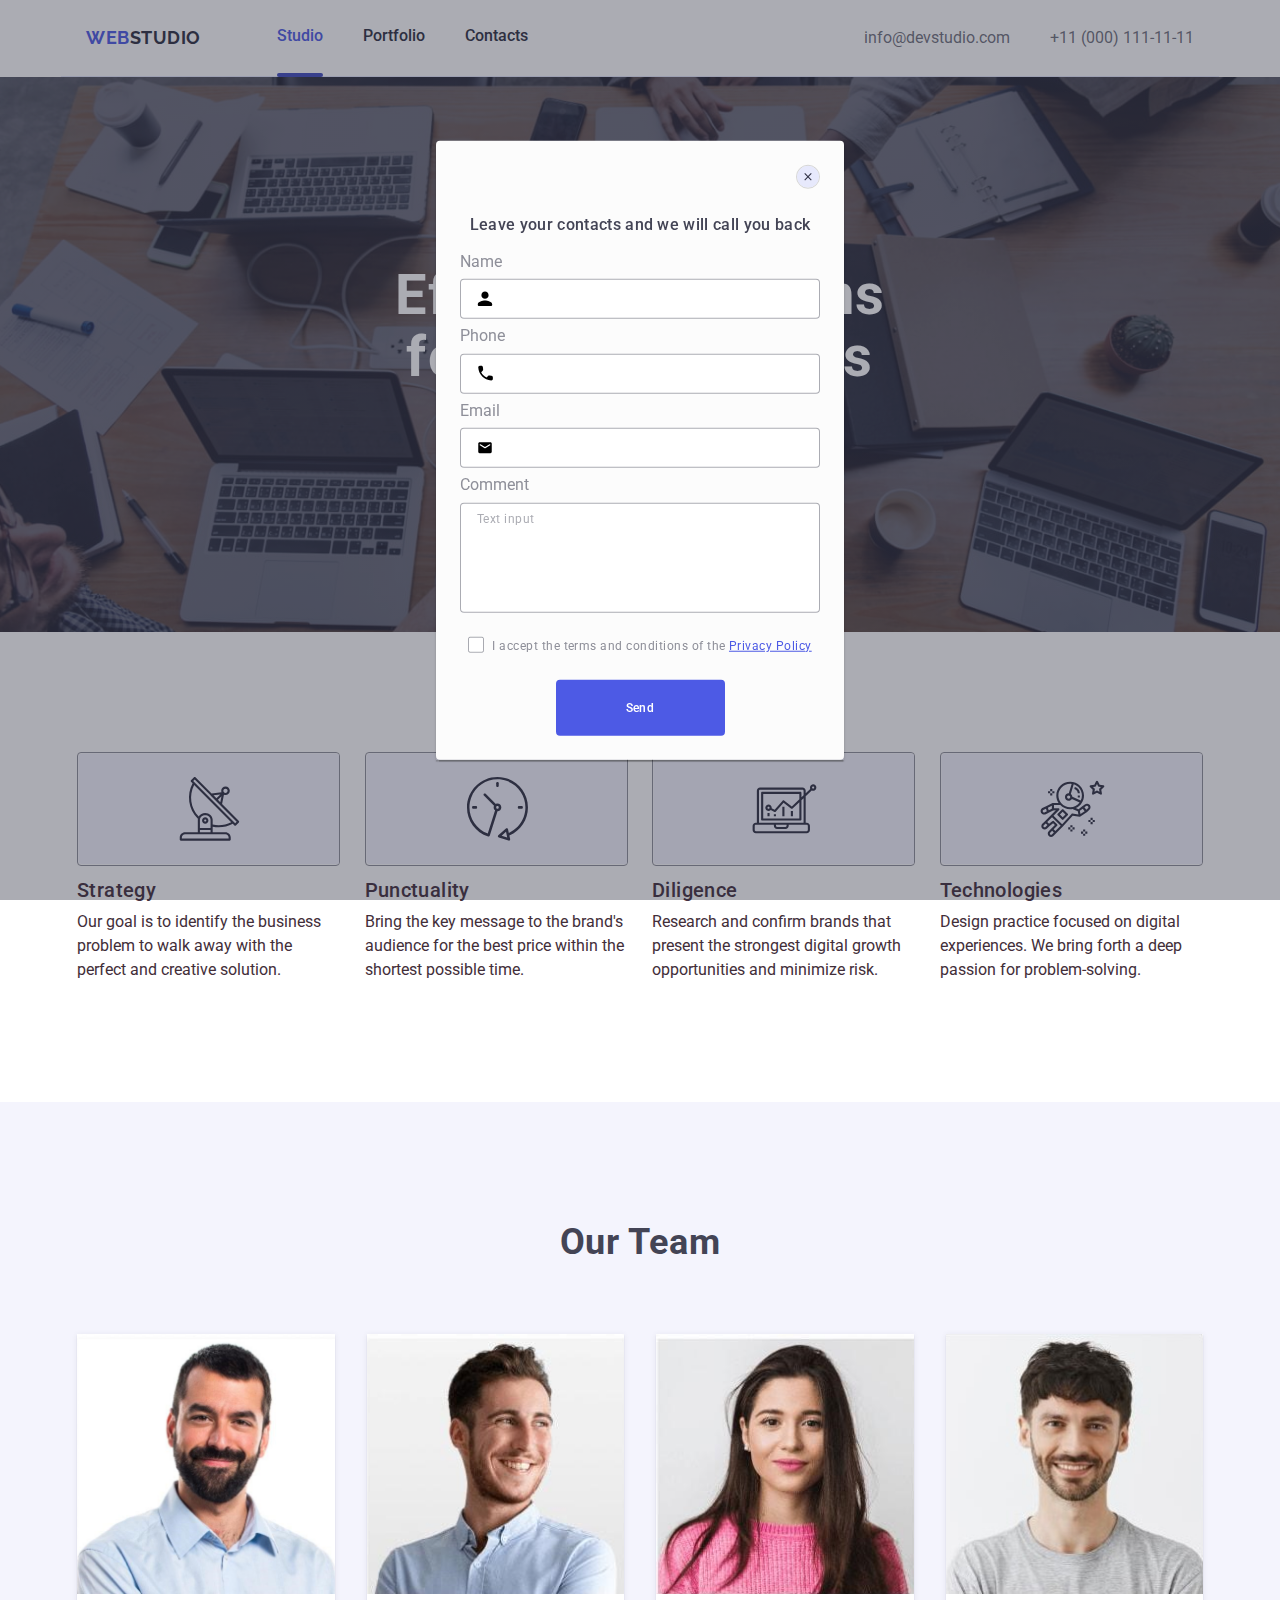
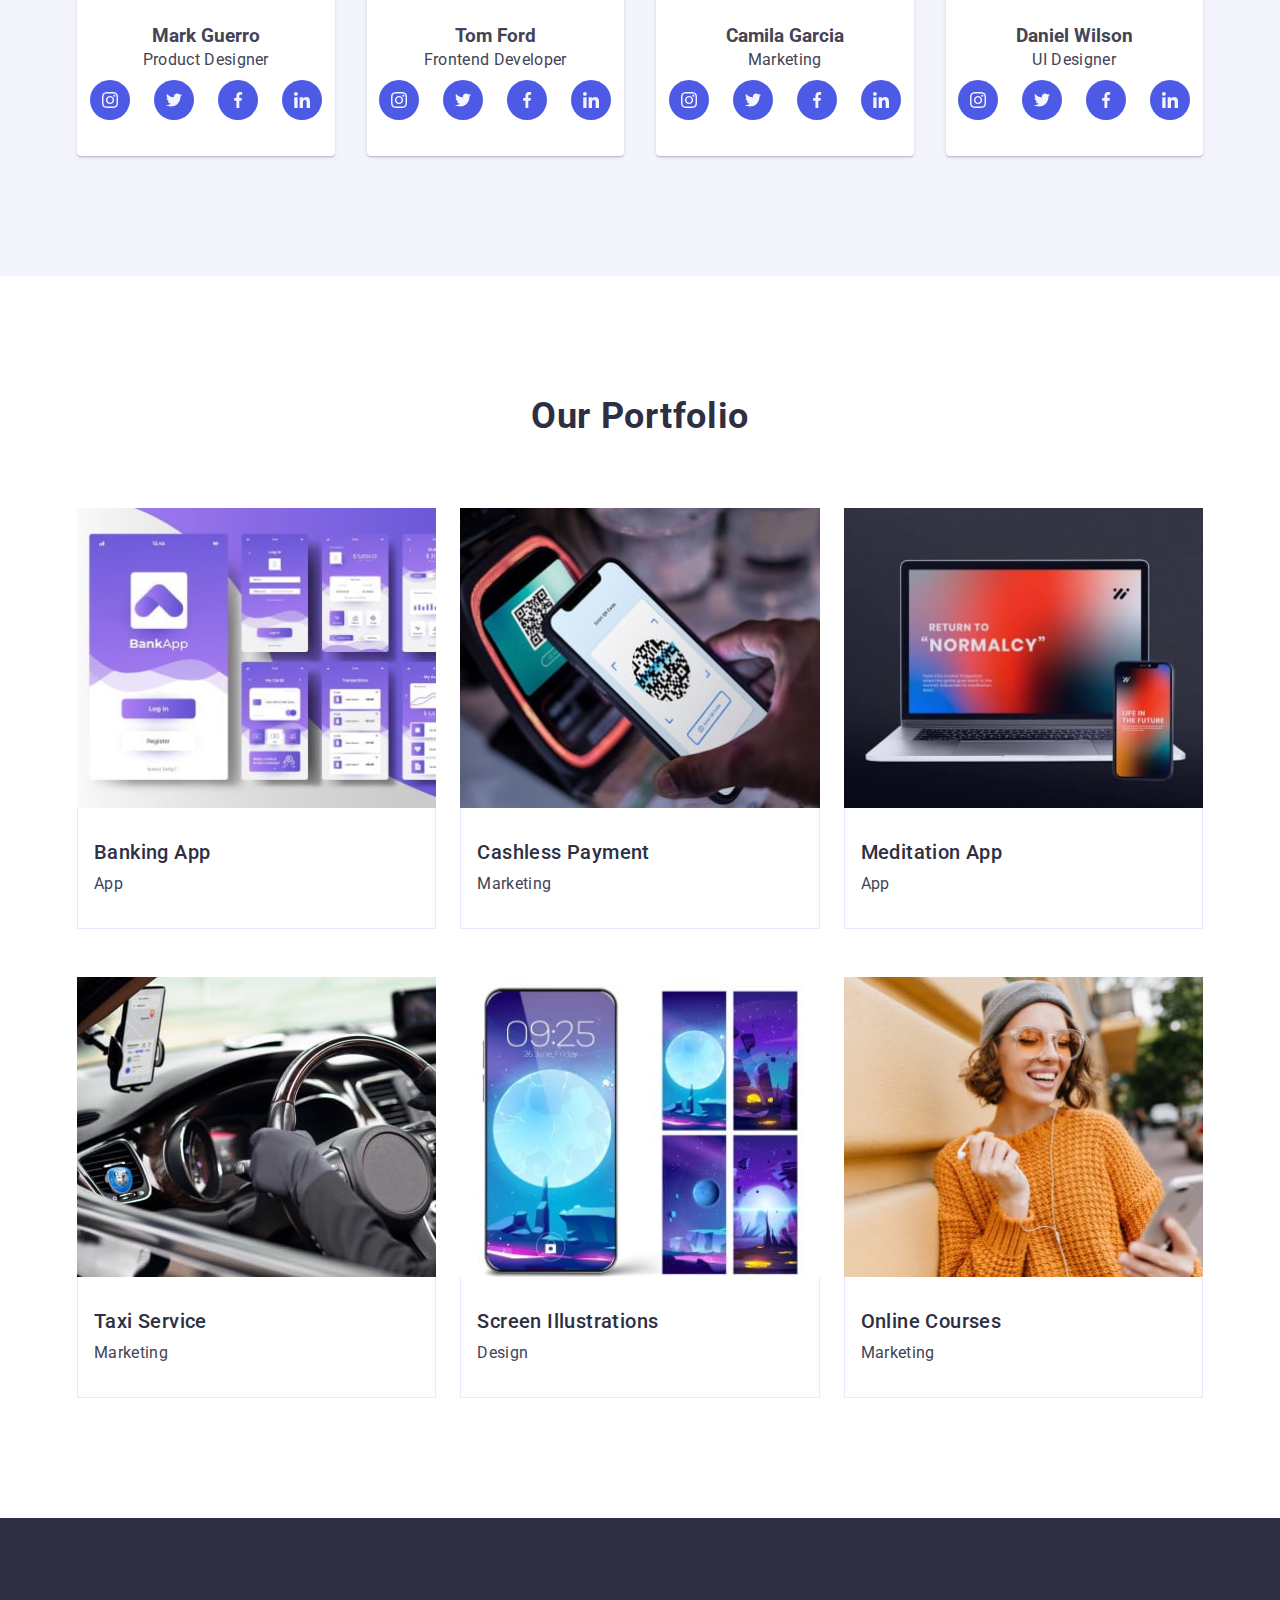
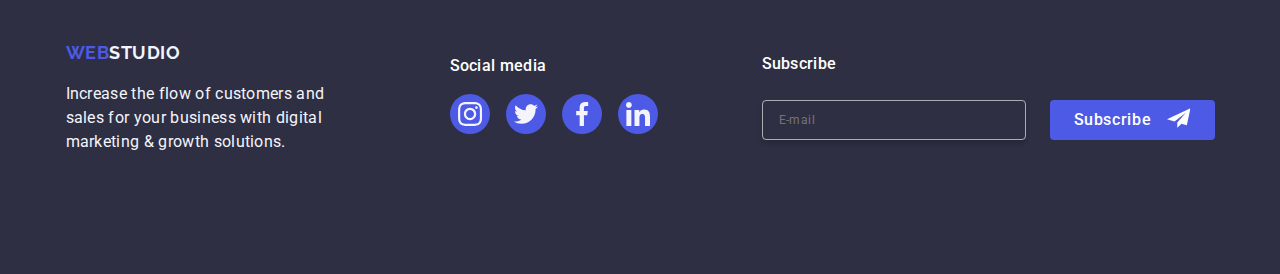
==== commit 88aa1b18: "valid" ====
--- a/index.html
+++ b/index.html
@@ -45,8 +45,7 @@
 
                 <svg class="hamburger-icon"
                     width="16.8" 
-                    height="16.4"
-                    border="none">
+                    height="16.4">
                     <use href="./images/icon/symbol-defs.svg#icon-hamburger"></use></svg>
                 </button>
                 </div>
@@ -92,8 +91,7 @@
                         <li>
                             <svg class="iconfeat icon-diligence" viewBox="0 0 75 32">
                                 <use href="./images/icon/symbol-defs.svg#icon-diligence" ></use>
-                        </svg>
-                            
+                            </svg>  
                         <h3>Diligence</h3>
                             <p>Research and confirm brands that present the strongest digital growth opportunities and minimize risk.</p>
                         </li>
@@ -105,10 +103,9 @@
                         <h3>Technologies</h3>
                             <p>Design practice focused on digital experiences. We bring forth a deep passion for problem-solving.</p>
                         </li>
-                    </div>
-                </ul>
-                
-            </div>
+                    </ul>   
+                </div>
+
            </section>
 
             <section class="team-section">
@@ -446,8 +443,6 @@
 
         <form class="form-container">   
                 <button class="form-exit"
-                width="24"
-                height="24"
                 type="button"
                 name="close form">
                                         
--- a/css/global-style.css
+++ b/css/global-style.css
@@ -53,4 +53,4 @@
           rgba(46, 47, 66, 0.7)),
         url(./images/herobackground@2x.jpg);
     }
-  }+  }
--- a/css/styles.css
+++ b/css/styles.css
@@ -196,6 +196,7 @@
     flex-direction: column;
     text-align: center;
     row-gap: 72px;
+    
 }
 
 .team-section {
@@ -518,7 +519,7 @@
 
 /* MODAL WINDOW */
 
-/* .backdrop {
+.backdrop {
     position: fixed;
     top: 0;
     left: 0;
@@ -538,7 +539,7 @@
     background: #fcfcfc;
     border-radius: 4px;
 
-} */
+}
 
 /* form */
 
--- a/css/tablet.css
+++ b/css/tablet.css
@@ -117,6 +117,7 @@
     .logo-descr-footer{
     margin: 0;
     text-align: left;
+    
     }
 
     .media-footer{
@@ -124,23 +125,27 @@
         flex-direction: column;
         justify-content: flex-start;
         align-items: flex-start;
+        flex-wrap: nowrap;
+        
     }
     
     .wrap-footer{
+        display: flex;
         flex-wrap: wrap;
         column-gap: 24px;
         row-gap: 72px;
-        padding: 96px 164px 96px 104px;
         align-items: flex-start;
         justify-content: flex-start;
+        max-width: 768px;
+        margin-left: 104px;
+    }
 
-    }
 
     /*   Form - backdrop  */
 
 
     .modal-window{
-        max-width: 408px;
+        width: 55%;
     }
 
         .form-container{
--- a/css/mobile.css
+++ b/css/mobile.css
@@ -51,7 +51,7 @@
         }
 
 
-        /*  Feature - section  */  
+/* Section - feature */
 
         .feature-list{
             flex-direction: column;
@@ -137,7 +137,7 @@
         /*   Form - backdrop  */
 
         .modal-window{
-        max-width: 288px;
+        max-width: 90%;
         }
 
             .form-container{
@@ -150,13 +150,12 @@
             line-height: 24px;
             }
 
+        }
 
 
-    /* mobile menu */
+/*  mobile menu  */
 
-
-    /*  MENU  */
-    @media (width < 768px) {
+@media (width < 768px) {
         .header-nav,
         .header-contacts {
             display: none;
@@ -178,4 +177,3 @@
             display: block;
         }
     }
-}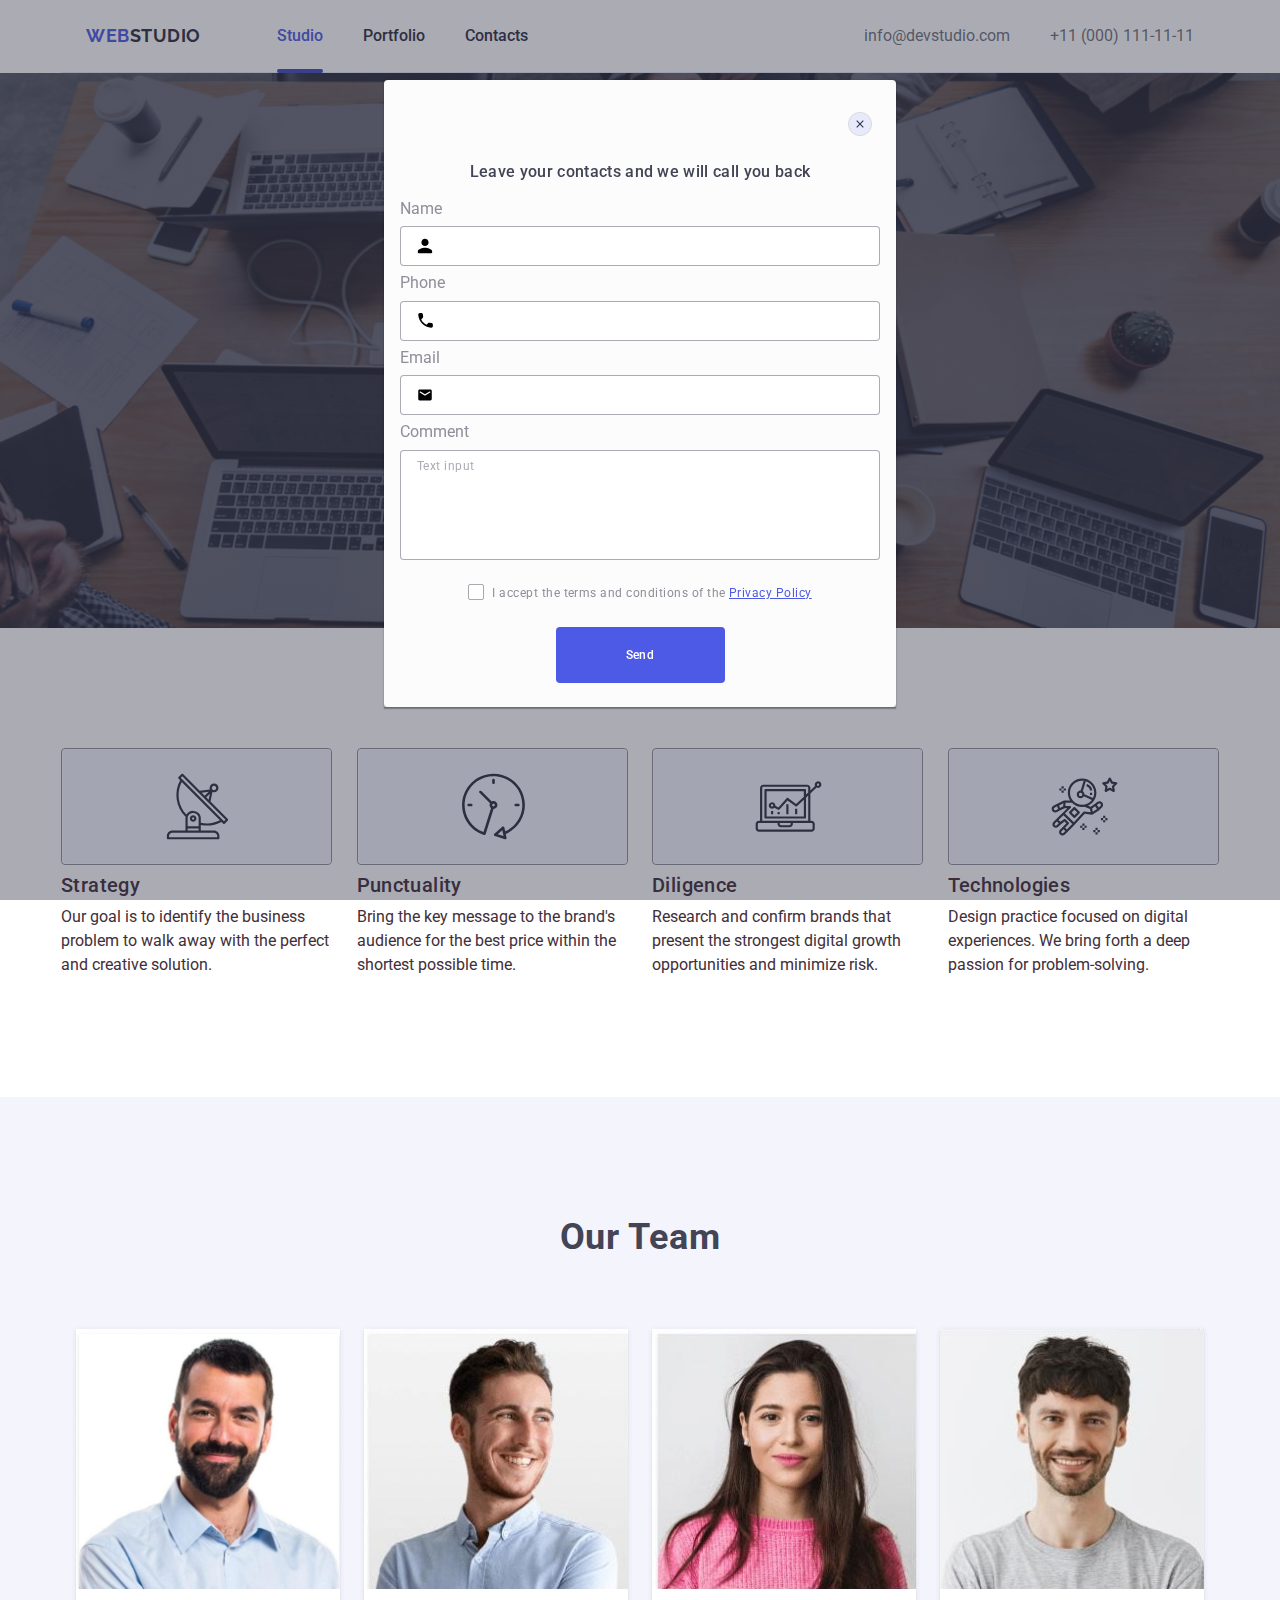
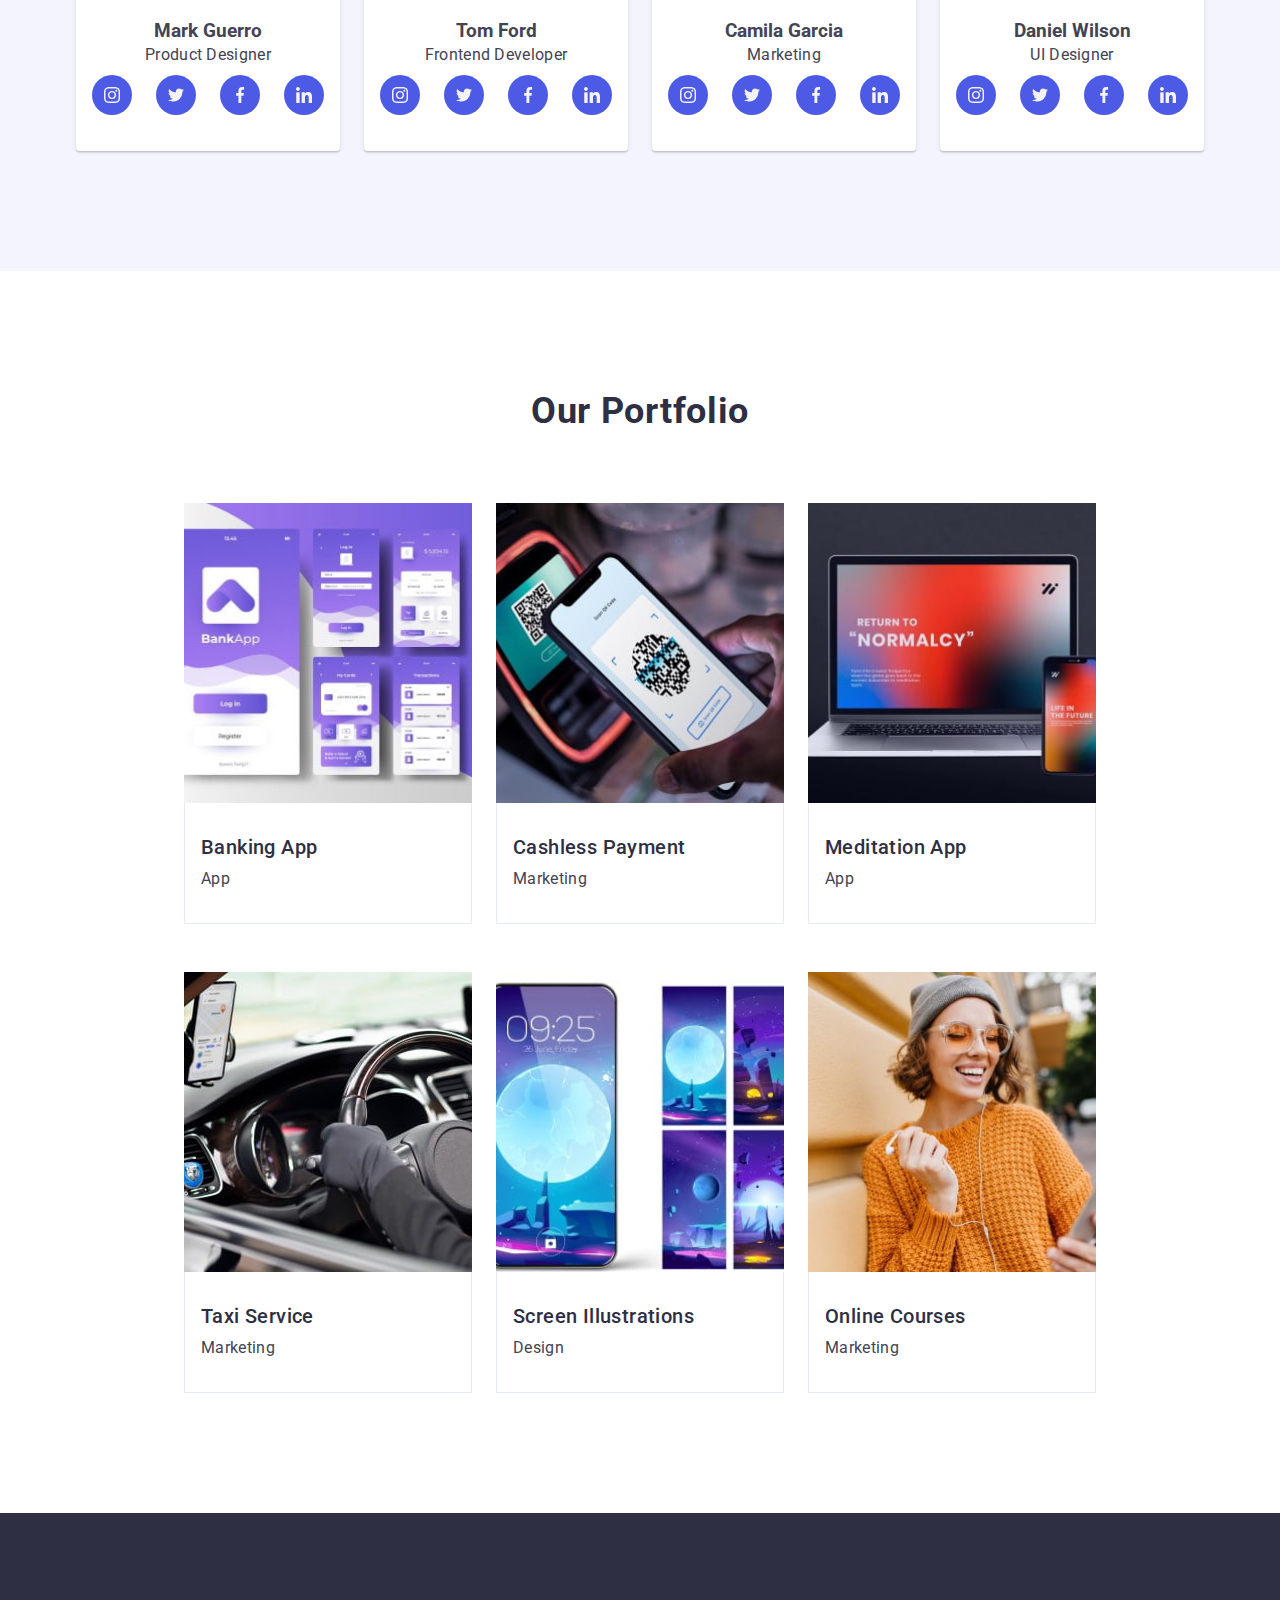
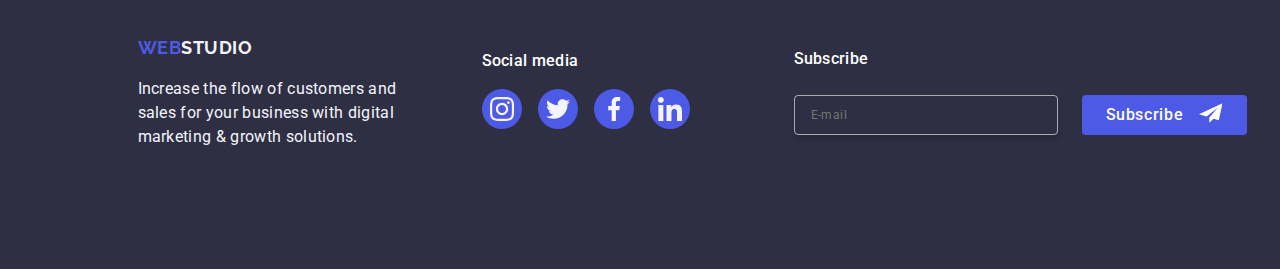
==== commit 6b380129: "Mobile-first" ====
--- a/index.html
+++ b/index.html
@@ -12,9 +12,9 @@
     <link href="https://fonts.googleapis.com/css2?family=Raleway:wght@700&family=Roboto:wght@700&display=swap"
     rel="stylesheet">
     <link rel="stylesheet" href="./css/global-style.css">
-    <link rel="stylesheet" href="./css/styles.css">
+    <link rel="stylesheet" href="./css/mobile.css">
     <link rel="stylesheet" href="./css/tablet.css">
-    <link rel="stylesheet" href="./css/mobile.css">
+    <link rel="stylesheet" href="./css/deskop.css">
     <title>hw-06</title>
 </head>
     <body>
--- a/css/global-style.css
+++ b/css/global-style.css
@@ -44,6 +44,13 @@
     max-width: 100%;
 }
 
+.container {
+    max-width: 1158px;
+    margin: 0 auto;
+    padding: 0 16px;
+    
+}
+
 @media screen and (min-resolution: 192dpi) {
     .hero-section {
       background-image: linear-gradient(
--- a/css/mobile.css
+++ b/css/mobile.css
@@ -1,179 +1,716 @@
-@media screen and (min-width: 320px) and (max-width: 768px) {
-
-    .container{
-        max-width: 100%;
-        justify-content: center;
-        align-items: center;
-        padding: 0 16px;
-        display: flex;
-        flex-direction: column;
-        }
-
-        .head-nav-menu{
-            flex-direction: column;
-            row-gap: 40px;
-            font-size: 36px;
-            font-weight: 700;
-            line-height: 40px;
-            text-align: left;
-        }
-
-        .header-contacts {
-            margin: 0;
-            font-size: 20px;
-            font-weight: 500;
-            line-height: 24px;
-            text-align: left;
-            }
-
-        .contact-list {
-            flex-direction: column;
-            gap: 0px;
-        }
-
-        .contact-list > li:nth-child(1){
-            color: rgba(77, 90, 229, 1);
-
-        }
-
-        .head-nav-menu > li:nth-child(1)::after{
-            height: 0px;
-        }
-
-        /* Menu pop-out button */
-
-        -----------------------------------
-
-        /*    Hero - section   */
-
-        .hero-section {
-            background-position: center;
-        }
-
-
-/* Section - feature */
-
-        .feature-list{
-            flex-direction: column;
-            row-gap: 72px;
-        }
-
-        .feature-list > li {
-            width: 288px;
-            text-wrap: wrap;
-        }
-
-            .feature-list > li > h3 {
-            font-size: 36px;
-            font-weight: 700;
-            line-height: 40px;
-            text-align: center;
-            }
-
-            .feature-list > li > p {
-            font-weight: 500;
-            text-align: left;
-            }
-
-            .iconfeat {
-                display: none;
-            }
-
-        /*  Team - Section  */
-
-        .team-container {
-        flex-direction: column;
-        }
-
-        .team-list {
-            flex-direction: column;
-            gap: 32px;
-            align-items: center;
-        }
-
-        /* Portfolio - section */
-
-        .portfolio-list > li {
-            display: flex;
-            flex-direction: column;
-            align-items: center;
-            justify-content: center;
-            width: 100%;
-        }
-
-        /*  Footer - section  */
-
-        .wrap-footer{
-            flex-direction: column;
-            row-gap: 72px;
-            padding: 0;
-        }
-
-
-        .logo-descr-footer{
-        text-align: center;
-        }
-
-        .media-footer{
-            display: flex;
-            flex-direction: column;
-            justify-content: center;
-            align-items: center;
-        }
-
-        .newsletter{
-            display: flex;
-            flex-direction: column;
-            justify-content: center;
-            align-items: center;
-            gap: 24px;
-            text-align: center;
-        }
-
-        .label-mail {
-            text-align: center;   
-        }
-
-        /*   Form - backdrop  */
-
-        .modal-window{
-        max-width: 90%;
-        }
-
-            .form-container{
-            width: 100%;
-            padding: 32px 16px 24px;
-            }
-
-            .form-title{
-            font-weight: 500;
-            line-height: 24px;
-            }
-
-        }
-
-
-/*  mobile menu  */
-
-@media (width < 768px) {
-        .header-nav,
-        .header-contacts {
-            display: none;
-        }
-
-        .main-header{
-            flex-direction: row;
-            justify-content: center;
-            align-items: center;
-            column-gap: 149px;
-            padding: 16px;
-        }
-        
-        .hamburger-menu{
-            display: block;
-        }
-        
-        .is-open{
-            display: block;
-        }
+@media screen and (min-width: 320px){
+
+.container{
+    max-width: 100%;
+    justify-content: center;
+    align-items: center;
+    padding: 0 16px;
+    display: flex;
+    flex-direction: column;
     }
+
+                             /* Header */
+
+.header-nav,
+.header-contacts {
+    display: none;
+}                            
+
+.main-header{
+    display: flex;
+    column-gap: 149px;
+    flex-direction: row;
+    align-items: center;
+    justify-content: center;
+    padding: 16px;
+    border-bottom: 1px solid rgba(231, 233, 252, 1);
+}
+
+        /* WebLogo */
+
+.web-logo{
+    color: rgba(46, 47, 66, 1);
+    font-family: "Raleway", sans-serif;
+    font-size: 18px;
+    font-weight: 700;
+    line-height: 1.7;
+    letter-spacing: 0.03em;   
+}
+
+.accent-web {color: rgba(77, 90, 229, 1);}
+
+                        /* FIRST MAIN SECTION (hero) - button & title */
+
+.hero-section{
+    background-color: rgba(46, 47, 66, 1);
+    background-repeat: no-repeat;
+    background-size: cover;
+    background-image: linear-gradient(
+	to top, 
+	rgba(46, 47, 66, 0.7),
+    rgba(46, 47, 66, 0.7), 
+	rgba(46, 47, 66, 0.7)), 
+    url("../images/herobackground.jpg");
+    max-width: 1440px;
+    margin: 0 auto;
+    text-align: center;
+    background-position: center;
+}
+
+.hero-title {
+    color: rgba(255, 255, 255, 1);
+    font-size: 56px;
+    font-weight: 700;
+    line-height: 1.1;
+    letter-spacing: 0.02em;
+    max-width: 496px;
+    margin: 68px auto;
+    }
+
+.hero-button{
+    background-color:  rgba(77, 90, 229, 1);
+    box-shadow: 0px 4px 4px 0px rgba(0, 0, 0, 0.15);
+    color: rgba(255, 255, 255, 1);
+    cursor: pointer;
+    font-weight: 500;
+    line-height: 1.5;
+    border-radius: 4px;
+    padding: 16px 32px;
+    border: none;
+}
+
+                           /* MAIN SECTION FEATURE */
+
+.feature-list {
+    display: flex;
+    flex-direction: column;
+    row-gap: 72px;
+    column-gap: 24px;
+}
+
+.feature-list>li {
+    width: 288px;
+    text-wrap: wrap;
+}
+
+.feature-list > li > h3 {
+    color: rgb(66, 46, 60);
+    margin-bottom: 8px;
+    font-size: 36px;
+    font-weight: 700;
+    line-height: 40px;
+    text-align: center;
+}
+
+.feature-list > li > p {
+    color: rgb(66, 46, 57);
+    line-height: 1.5;
+    font-weight: 500;
+    text-align: left;
+}
+
+.iconfeat {
+    display: none;
+}
+
+/* MAIN SECTION TEAM_LIST - POPRAWA** */
+
+.team-container {
+    display: flex;
+    flex-direction: column;
+    text-align: center;
+    row-gap: 72px;
+    
+}
+
+.team-section {
+    background-color: rgba(244, 244, 253, 1);
+}
+
+
+.team-title {
+    font-family: "Roboto", sans-serif;
+    font-size: 36px;
+    font-weight: 700;
+    line-height: 40px;
+    letter-spacing: 0.02em;
+    text-align: center;
+    margin-bottom: 72px;
+}
+
+.team-list {
+    display: flex;
+    flex-direction: column;
+    gap: 32px;
+}
+
+.team-list>li {
+    background-color: white;
+    border-radius: 0px 0px 4px 4px;
+    box-shadow: 0px 2px 1px 0px rgba(46, 47, 66, 0.08),
+        0px 1px 1px 0px rgba(46, 47, 66, 0.16),
+        0px 1px 6px 0px rgba(46, 47, 66, 0.08);
+    
+}
+
+.team-descr {
+    padding: 32px 16px;
+    
+}
+
+.team-list>h3 {
+    font-size: 20px;
+    font-weight: 500;
+    line-height: 1.2;
+    letter-spacing: 0.02em;
+    padding-bottom: 8px;
+}
+
+.team-descr>p {
+    line-height: 1.5;
+    letter-spacing: 0.02em;
+}
+
+.media-icon-team {
+    display: flex;
+    width: 100%;
+    gap: 24px;
+    margin: 0 auto;
+    padding-top: 8px;
+    cursor: pointer;
+    justify-content: center;
+}
+
+.icon-team{
+    fill: rgba(77, 90, 229, 1);
+}
+
+/* MAIN SECTION PORTFOLIO */
+
+
+
+.section-portfolio {
+    text-align: center;
+}
+
+.portfolio-title {
+    font-family: "Roboto", sans-serif;
+    font-size: 36px;
+    font-weight: 700;
+    line-height: 40px;
+    letter-spacing: 0.02em;
+    color: rgba(46, 47, 66, 1);
+    margin-bottom: 72px;
+}
+
+.portfolio-list {
+    display: flex;
+    flex-direction: row;
+    gap: 48px 24px;
+    flex-wrap: wrap;
+    justify-content: center;
+}
+
+.portfolio-list>li {
+    text-align: left;
+    max-width: 288px;
+    display: flex;
+    flex-direction: column;
+    align-items: center;
+    justify-content: center;
+    width: 100%;
+    box-shadow: 0px 1px 6px rgba(46, 47, 66, 0.08),
+    0px 1px 1px rgba(46, 47, 66, 0.16), 
+    0px 2px 1px rgba(46, 47, 66, 0.08);
+    
+
+}
+
+.portfolio-descr {
+    padding: 32px 16px;
+    border: 1px solid rgba(231, 233, 252, 1);
+    border-top: 0;
+}
+
+.portfolio-descr> h3 {
+    color: rgba(46, 47, 66, 1);
+    font-size: 20px;
+    font-weight: 500;
+    line-height: 1.2;
+    letter-spacing: 0.02em;
+    padding-bottom: 8px;
+
+}
+
+.portfolio-descr> p {
+    color: rgba(67, 68, 85, 1);
+    line-height: 1.5;
+    letter-spacing: 0.02em;
+}
+
+.wrapper-content{
+    display: none;
+}
+
+                /* Footer */
+
+.footer-container{
+    padding: 0;
+}                
+                
+.wrap-footer {
+    display: flex;
+    flex-direction: column;
+    row-gap: 72px;
+    align-items: center;
+    justify-content: center;
+}
+
+.section-footer {
+    background-color: rgba(46, 47, 66, 1);
+}
+
+.logo-descr-footer{
+    margin-right: 40px;
+    text-align: center;
+}
+
+.media-footer{
+    display: flex;
+    flex-direction: column;
+    justify-content: center;
+    align-items: center;
+}
+
+.logo-footer {
+    color: rgba(244, 244, 253, 1);
+    font-family: "Raleway", sans-serif;
+    font-size: 18px;
+    font-weight: 700;
+    line-height: 1.2;
+    letter-spacing: 0.03em;
+    text-align: left;
+    margin-bottom: 16px;
+}
+
+.description-logo {
+    color: rgba(244, 244, 253, 1);
+    font-size: 16px;
+    line-height: 1.5;
+    letter-spacing: 0.02em;
+    width: 264px;
+    margin-top: 16px;
+    text-align: left;
+}
+
+/* Social footer  */
+
+.subtitle-footer {
+    font-size: 16px;
+    font-weight: 500;
+    line-height: 24px;
+    letter-spacing: 0.02em;
+    text-align: left;
+    color: rgba(255, 255, 255, 1);
+    margin-bottom: 16px;
+}
+
+.media-icon-foot{
+    display: flex;
+    flex-direction: row;
+    width: 232px;
+    column-gap: 16px;
+    margin: 0 auto;
+}
+
+.icon-foot{
+    fill: rgba(77, 90, 229, 1);
+}
+
+/* newsletter - sub */
+
+.newsletter{
+    display: flex;
+    flex-direction: column;
+    justify-content: center;
+    align-items: center;
+    gap: 24px;
+    text-align: center;
+}
+
+.label-mail{
+    display: flex;
+    flex-direction: column;
+    row-gap: 24px;
+    text-align: left;
+    color: white;
+    font-family: "Roboto", sans-serif;
+    font-size: 16px;
+    font-weight: 500;
+    line-height: 24px;
+    letter-spacing: 0.02em;
+    text-align: center;
+}
+
+
+
+.label-mail > input{
+    display: block;
+    border-radius: 4px;
+    padding: 8px 16px;
+    text-align: left;
+    border: 1px solid rgba(255, 255, 255, 0.6);
+    background-color: inherit;
+    width: 264px;
+    border-radius: 4px;
+    box-shadow: 0px 4px 4px 0px rgba(0, 0, 0, 0.15);
+    height: 40px;
+    color: white;
+    font-family: "Roboto", sans-serif;
+    font-size: 12px;
+    line-height: 24px;
+    letter-spacing: 0.04em;
+    text-align: left;
+}
+
+.label-mail > input:focus { outline: none; }
+
+.e-mail > input::placeholder{
+    color:rgba(255, 255, 255, 0.6);
+    font-size: 14px;
+    font-family: "Roboto", sans-serif;
+    font-size: 12px;
+    font-weight: 400;
+    line-height: 24px;
+    letter-spacing: 0.04em;
+    padding: 8px 16px;;
+}
+
+.newsletter > button {
+    background-color: rgba(77, 90, 229, 1);
+    display: flex;
+    margin: 0;
+    width: 165px;
+    height: 40px;
+    color: white;
+    padding: 8px 24px;
+    column-gap: 16px;
+    border: none;
+    border-radius: 4px;
+    font-family: "Roboto", sans-serif;
+    font-size: 16px;
+    font-weight: 500;
+    line-height: 24px;
+    letter-spacing: 0.04em;
+    text-align: center;
+}
+
+/* MODAL WINDOW */
+
+.backdrop {
+    position: fixed;
+    top: 0;
+    left: 0;
+    width: 100%;
+    height: 100%;
+    background-color: rgba(46, 47, 66, 0.4);
+    z-index: 10;
+
+}
+
+.modal-window{
+    top: 8px;
+    left: 5%;
+    position: absolute;
+    width: 90%;
+    background: #fcfcfc;
+    border-radius: 4px;
+
+}
+
+/* form */
+
+
+.form-container{
+    margin: 0;
+    padding: 24px;
+    position: relative;
+    width: 100%;
+    padding: 32px 16px 24px;
+    box-shadow: 0px 1px 1px 0px rgba(0, 0, 0, 0.14),
+    0px 1px 3px 0px rgba(0, 0, 0, 0.12),
+    0px 2px 1px 0px rgba(0, 0, 0, 0.2);
+}
+
+.form-title {
+    display: inline;
+    padding: 24px 0px 16px 0px;
+    font-family: "Roboto", sans-serif;
+    font-weight: 500;
+    line-height: 24px;
+    letter-spacing: 0.02em;
+    text-align: center;
+}
+
+.form-container > label{
+    display:flex; 
+    flex-direction: column;
+    padding-bottom: 0;
+    margin: 24px 0px 16px 0px;
+    width: 100%;
+
+}
+
+.form-inform{
+    color: rgba(142, 143, 153, 1);
+    display: flex;
+    flex-direction: column;
+    gap: 8px;
+
+}
+
+.form-exit{
+    padding: 0;
+    border-radius: 50%;
+    height: 24px;
+    width: 24px;
+    right: 24px;
+    cursor: pointer;
+    position: absolute;
+    box-shadow: none;
+    border: none;
+}
+
+
+.icon-form-exit{
+    border: 1px solid rgba(0, 0, 0, 0.1);
+    border-radius: 50%;
+    fill: rgba(231, 233, 252, 1);    
+}
+    
+    .icon-form-exit:hover{
+        border:none;
+        fill: rgba(64, 75, 191, 1);
+        --color3: white;
+        transition: fill 250ms cubic-bezier(0.4, 0, 0.2, 1);
+    } 
+
+
+/* INPUTS */
+
+.label-wrapper{
+    position: relative;
+}
+.input{
+    width: 100%;
+    height: 40px;
+    border: 1px solid rgba(46, 47, 66, 0.4);
+    border-radius: 4px;
+    padding: 11px 0 11px 38px;
+}
+
+.input:focus{
+    outline: none;
+    border: 1px solid rgba(77, 90, 229, 1);
+}
+
+.icon-form{
+    position: absolute;
+    scale: 1.2;
+    padding: 3px 0;
+    margin: 8px 4px 8px 16px;
+}
+
+.label-wrapper:nth-child(4) > .icon-form{
+    scale: 1.5;
+}
+
+#form-textarea {
+    resize:none;
+    outline: none;
+    width: 100%;
+    padding: 8px 16px;
+    border: 1px solid rgba(46, 47, 66, 0.4);
+    border-radius: 4px;
+  }
+
+  #form-textarea::placeholder {
+    color: rgba(46, 47, 66, 0.4);
+    font-size: 12px;
+    line-height: 14px;
+    letter-spacing: 0.04em;
+    text-align: left;
+  }
+
+#form-textarea:focus{
+    outline: none;
+    border: 1px solid rgba(77, 90, 229, 1);
+    
+  }
+
+.form-terms{
+    display: flex;
+    flex-direction: column;
+    align-items: center;
+    font-size: 12px;
+    font-weight: 400;
+    line-height: 14px;
+    letter-spacing: 0.04em;
+    text-align: left;
+
+}
+
+.form-checkbox{
+    display: inline-flex;
+    flex-direction: row;
+    padding: 16px 0px 24px 0px;
+    column-gap: 8px;
+    justify-content: center;
+    align-items: center;
+}
+
+.terms-p{
+    font-size: 12px;
+    line-height: 14px;
+    letter-spacing: 0.04em;
+    text-align: left;
+}
+
+.span-policy { 
+    text-decoration: underline;
+    color: rgba(77, 90, 229, 1);  
+}
+
+.form-submit{
+    width: 169px;
+    height: 56px;
+    border-radius: 4px;
+    border: none;
+    background-color: rgba(77, 90, 229, 1);
+    color: rgba(255, 255, 255, 1);
+    font-weight: 500;
+    line-height: 24px;
+    letter-spacing: 0.04em;
+}
+
+.label-wrapper:focus-within {
+    fill: rgba(77, 90, 229, 1);
+    transition: fill 250ms cubic-bezier(0.4, 0, 0.2, 1);   
+}
+
+/* svg-check */
+.icon-checkedbox{
+    fill: rgba(255, 255, 255, 1);
+    border: 1px solid rgba(46, 47, 66, 0.4);
+    border-radius: 2px;
+    cursor: pointer;
+    --color2: rgba(255, 255, 255, 1);
+    
+}
+
+/* input check */
+.input-checkbox{
+    display: none;
+    margin: 0;
+}
+
+/* input + svg */
+
+.input-checkbox:checked + .icon-checkedbox{
+    fill: rgba(64, 75, 191, 1);
+    border: none;
+    transition: fill 250ms cubic-bezier(0.4, 0, 0.2, 1);
+}
+
+/* hamburger menu */
+    .hamburger-menu{
+        display: block;
+    }
+
+    .hamburger-button{
+        width: 24px;
+        height: 24px;
+        cursor: pointer;
+        opacity: 1; 
+        background-color: transparent;
+        border: none;
+    }
+
+    .hamburger-icon{
+        display: block;
+        scale: 1.4;
+    }
+
+ /* mobile menu form */
+
+.is-open{
+    display: block;
+}
+
+.menu-mobile{
+    margin: 0 auto;
+    display: flex;
+    max-width: 100%;
+    height: 100%;
+    background-color: (255, 255, 255, 1);
+    flex-direction: column;
+    padding: 72px 24px 40px 16px;
+    row-gap: 24px;
+    position: relative;
+}
+
+.menu-list{
+    display: flex;
+    flex-direction: column;
+    row-gap: 40px;
+    margin-bottom: 144px;
+    font-size: 36px;
+    font-weight: 700;
+    line-height: 40px;
+    
+}
+
+.menu-list > li:nth-child(1){
+    color: rgba(77, 90, 229, 1);
+}
+
+.menu-contact-list{
+    display: flex;
+    flex-direction: column;
+    row-gap: 40px;
+    margin-bottom: 24px;
+    font-size: 20px;
+    font-weight: 500;
+    line-height: 24px;
+}
+
+.menu-contact-list > li:nth-child(1){
+    color: rgba(77, 90, 229, 1);
+}
+
+.menu-exit{
+    border: none;
+    width: 24px;
+    height: 24px;
+    right: 24px;
+    top: 24px;
+    cursor: pointer;
+    position: absolute;
+    box-shadow: none;
+    border: none;
+    background-color: transparent;
+}
+
+
+
+.icon-menu-exit{
+    border-radius: 50%;
+    fill:rgba(231, 233, 252, 1);
+    border: 1px solid rgba(0, 0, 0, 0.1)
+}
+
+.menu-icon{
+    fill: rgba(77, 90, 229, 1);
+}
+
+}--- a/css/tablet.css
+++ b/css/tablet.css
@@ -1,156 +1,146 @@
-@media screen and (min-width: 768px) and (max-width: 1158px){
-
-    .container{
-    display: flex;
-    flex-direction: row;
-    flex-wrap: wrap;
-    max-width: 100%;
-    justify-content: center;
-    align-items: center;
-    padding: 0 16px;
-    margin: 0px;
-    }
-
-    .header-mobile{
+@media screen and (min-width: 768px){
+    
+    .is-open,
+    .hamburger-menu{
         display: none;
     }
     
-    .header-contacts {
-        margin: 0;
-        font-size: 20px;
-        font-weight: 500;
-        line-height: 24px;
-        text-align: left;
-        }
+                             /* HEAD - NAV+ADDRESS - LINKS */
+    .header-nav{
+        display: block;
+        
+    }
 
-    .contact-list {
-        flex-direction: column;
-        gap: 16px;
-        padding: 8px 0;
+    .main-header{
+        flex-direction: row;
+        column-gap: 120px;
+        padding: 0;
     }
     
-    .contact-list > li {
-        padding: 0px;
+    .head-nav-menu{
+        display: flex;
+        flex-direction: row;
+        gap: 40px;
+        color: rgba(46, 47, 66, 1);
+        font-weight: 500;
+        line-height: 1.5;
+        padding: 24px 0px;
     }
 
-    /* Menu pop-out button */
-
-    -----------------------------------
-
-    /*    Hero - section   */
-
-    .hero-section {
-        background-position: center;
+    .head-nav-menu > li:nth-child(1){
+        color: rgba(77, 90, 229, 1);
     }
 
-    .hero-title {
-        max-width: 100%;
+    .head-nav-menu > li:nth-child(1)::after{
+        display: block;
+        content: "";
+        background-color: #404bbf;
+        border-radius: 2px;
+        height: 4px;
+        margin-top: -4px;
+        position: relative;
+        bottom: -25px; 
+        transition: 250ms cubic-bezier(0.4, 0, 0.2, 1); 
+    } 
+
+    .header-contacts {
+        display: block;
+        color: rgba(46, 47, 66, 0.7);
+        line-height: 1.5;
+    }
+    
+    .contact-list{
+        display: flex;
+        flex-direction: column;
+        row-gap: 12px;   
     }
 
-
-    /*  Feature - section  */  
-
-        .feature-list{
-            flex-wrap: wrap;
-            justify-content: center;
-            align-items: flex-start;
-            width: 100%;
-            row-gap: 72px;
-        }
-
-        .feature-list>li {
-            width: calc((100% - 24px) / 2);
-        }
-
-        .feature-list > li > h3 {
-            font-size: 36px;
-            font-weight: 700;
-            line-height: 40px;
-        }
-
-        .feature-list > li > p {
-            font-weight: 500;
-            line-height: 24px;
-
-        }
-
-
-        .iconfeat {
-            display: none;
-            overflow: hidden;
-            opacity: 0;
-        } 
-
-    /*  Team - Section  */
-
-    .team-container {
-        padding: 0px;
-        
+                               /* MAIN SECTION FEATURE */
+    
+    .feature-list {
+        flex-direction: row;
+        flex-wrap: wrap;
     }
     
-        .team-list {
-            display: flex;
-            justify-content: center;
-            flex-wrap: wrap;
-            flex-direction: row;
-            column-gap: 24px;
-            max-width: 552px;}
-        
-
-    /* Portfolio - section */
-    .portfolio-container{
-        max-width: 100%
+    .feature-list>li {
+        width: calc((100% - 24px) / 2);
     }
-
-    .portfolio-list{
+    
+    /* MAIN SECTION TEAM_LIST - POPRAWA** */
+    
+    .team-list {
+        display: flex;
         justify-content: center;
+        flex-direction: row;
+        flex-wrap: wrap;
+        flex-direction: row;
         column-gap: 24px;
+        max-width: 552px;
+    }
+    
+    .icon-team{
+        fill: rgba(77, 90, 229, 1);
+    }
+    
+    /* MAIN SECTION PORTFOLIO */
+    
+    .portfolio-list {
         max-width: 720px;
     }
     
-    .portfolio-list > li{
-        width: calc((100% - 24px)/2); 
-    }
-
-    /*  Footer - section  */
-
-    .logo-descr-footer{
-    margin: 0;
-    text-align: left;
-    
-    }
-
-    .media-footer{
-        display: flex;
-        flex-direction: column;
-        justify-content: flex-start;
-        align-items: flex-start;
-        flex-wrap: nowrap;
-        
+    .portfolio-list>li {
+        width: calc((100% - 24px)/2);
     }
     
+                    /* Footer */
+    
+    .footer-container{
+        padding: 0;
+    }                
+                    
+    .wrap-footer {
+        flex-direction: row;
+        column-gap: 80px;
+    }
+    
+    .logo-descr-footer{
+        margin: 0;
+        text-align: left;
+    }
+    
+    /* Social footer  */
+
     .wrap-footer{
-        display: flex;
+        flex-direction: row;
         flex-wrap: wrap;
         column-gap: 24px;
-        row-gap: 72px;
         align-items: flex-start;
         justify-content: flex-start;
         max-width: 768px;
         margin-left: 104px;
     }
 
+    .media-footer{
+        justify-content: flex-start;
+        align-items: flex-start;
+    }  
+    
+    .label-mail{
+        text-align: left;
+    }
 
+    .newsletter{
+        flex-direction: row;
+        align-items: flex-end;
+    }
+    
     /*   Form - backdrop  */
 
 
     .modal-window{
-        width: 55%;
+        width: 60%;
+        top: 96px;
+        left: 20%;
     }
 
-        .form-container{
-        width: 100%;
-        padding: 24px;
-        }
-
 }--- a/css/deskop.css
+++ b/css/deskop.css
@@ -0,0 +1,250 @@
+@media screen and (min-width: 1158px){
+
+.container {
+    max-width: 1158px;
+    padding: 0; 
+}
+
+                             /* Header */
+
+.main-header{
+    column-gap: 76px;
+}
+
+                         /* HEAD - NAV+ADDRESS - LINKS */
+
+.head-nav-menu{
+    display: flex;
+    flex-direction: row;
+    gap: 40px;
+    color: rgba(46, 47, 66, 1);
+    font-weight: 500;
+    line-height: 1.5;
+}
+
+.head-nav-menu > li:nth-child(1){
+    color: rgba(77, 90, 229, 1);
+}
+
+.head-nav-menu > li:nth-child(1)::after{
+    display: block;
+    content: "";
+    background-color: #404bbf;
+    border-radius: 2px;
+    height: 4px;
+    position: relative;
+    bottom: -25px;
+}
+
+    .head-nav-menu > li:hover{
+        color: rgba(77, 90, 229, 1);
+        transition: 250ms cubic-bezier(0.4, 0, 0.2, 1);}
+
+    .head-nav-menu > li:active:nth-child(1)::after{
+        display: block;
+        content: "";
+        background-color: #404bbf;
+        border-radius: 2px;
+        height: 4px;
+        margin-top: -4px;
+        position: relative;
+        bottom: -24px; 
+        transition: 250ms cubic-bezier(0.4, 0, 0.2, 1); 
+    } 
+
+.header-contacts {
+    margin-left: 260px;
+}
+
+.contact-list{
+    flex-direction: row;
+    gap: 40px;   
+}
+    .contact-list :hover,
+    .contact-list :focus {color: rgba(64, 75, 191, 1);
+        transition: 250ms cubic-bezier(0.4, 0, 0.2, 1);}
+
+
+                        /* FIRST MAIN SECTION (hero) - button & title */
+.hero-button:hover,
+.hero-button:focus {color: rgba(255, 255, 255, 1);
+        background: rgba(64, 75, 191, 1);
+        box-shadow: 0px 4px 4px 0px rgba(0, 0, 0, 0.15);
+        transition: 250ms cubic-bezier(0.4, 0, 0.2, 1);
+        outline: none;   
+    }
+
+                           /* MAIN SECTION FEATURE */
+.iconfeat{
+    display: block;
+}
+
+.feature-list>li {
+    width: calc((100% - 72px) / 4);
+}
+
+.feature-list > li > h3 {
+    color: rgb(66, 46, 60);
+    font-size: 20px;
+    font-weight: 500;
+    line-height: 1.2;
+    letter-spacing: 0.02em;
+    margin-bottom: 8px;
+    text-align: left;
+}
+
+.feature-list > li > p {
+    color: rgb(66, 46, 57);
+    line-height: 1.5;
+    font-weight: 400;
+    text-align: left;
+}
+
+.iconfeat {
+    border: 1px solid rgba(142, 143, 153, 1);
+    border-radius: 4px;
+    margin-bottom: 8px;
+}
+
+/* MAIN SECTION TEAM_LIST - POPRAWA** */
+
+
+.team-container {
+    row-gap: 0px;  
+}
+
+.team-list {
+    flex-direction: row;
+    flex-wrap: nowrap;
+}
+
+.icon-team:hover {
+    fill: #404BBF;
+    transition: fill 250ms cubic-bezier(0.4, 0, 0.2, 1);
+}
+
+/* MAIN SECTION PORTFOLIO */
+
+.portfolio-list {
+    max-width: 100%;
+}
+
+.portfolio-list>li {
+    text-align: left;
+    width: calc((100% - 48px)/3);
+    cursor: pointer;
+    box-shadow: none;
+}
+
+.portfolio-list>li:hover{
+    box-shadow: 0px 1px 6px rgba(46, 47, 66, 0.08),
+    0px 1px 1px rgba(46, 47, 66, 0.16),
+    0px 2px 1px rgba(46, 47, 66, 0.08);
+    height: 100%;
+    transition: 250ms cubic-bezier(0.4, 0, 0.2, 1);
+}
+
+.wrapper{ 
+    position: relative;
+    display: flex;
+    flex-direction: column;
+}
+
+.wrapper-content{
+    display: block;
+    font-family: "Roboto", sans-serif;
+    font-size: 16px;
+    line-height: 24px;
+    letter-spacing: 0.02em;
+    text-align: left;
+    background-color:rgba(77, 90, 229, 1);
+    color: rgba(244, 244, 253, 1);
+    padding: 40px 32px;
+    width: 100%;
+    height: 50%;
+    right: 0; left: 0;
+    position: absolute;
+    overflow: hidden;
+    opacity: 0;
+    transform: translateY(100%);
+    transition: 0.5s ease;
+}
+
+.wrapper:hover .wrapper-content{
+    transform: translateY(0);
+    height: 300px;
+    opacity: 1;
+    transition: 250ms cubic-bezier(0.4, 0, 0.2, 1);
+}
+
+                /* Footer */
+               
+                
+.wrap-footer {
+    display: flex;
+    flex-direction: row;
+    column-gap: 80px;
+    align-items: center;
+    justify-content: center;
+    flex-wrap: nowrap;
+}
+
+/* Social footer  */
+
+.media-icon-foot{
+    cursor: pointer;
+}
+
+.icon-foot{
+    fill: rgba(77, 90, 229, 1);
+}
+
+.icon-foot:hover {
+    fill: rgba(49, 208, 170, 1);
+    transition: fill 250ms cubic-bezier(0.4, 0, 0.2, 1);
+}
+
+/* newsletter - sub */
+
+.newsletter{
+    flex-direction: row;
+    align-items: flex-end;
+}
+
+.newsletter > button:focus,
+.newsletter > button:hover{
+    background-color: rgba(64, 75, 191, 1);
+    transition: background-color 250ms cubic-bezier(0.4, 0, 0.2, 1);
+    outline: none;
+}
+
+/* MODAL WINDOW */
+
+/* .backdrop {
+    position: fixed;
+    top: 0;
+    left: 0;
+    width: 100%;
+    height: 100%;
+    background-color: rgba(46, 47, 66, 0.4);
+    z-index: 10;
+
+}
+
+.modal-window{
+    position: absolute;
+    top: 50%;
+    left: 50%;
+    transform: translate(-50%, -50%);
+    width: 408px;
+    background: #fcfcfc;
+    border-radius: 4px;
+
+} */
+.modal-window{
+    width: 40%;
+    top: 80px;
+    left: 30%;
+}
+
+}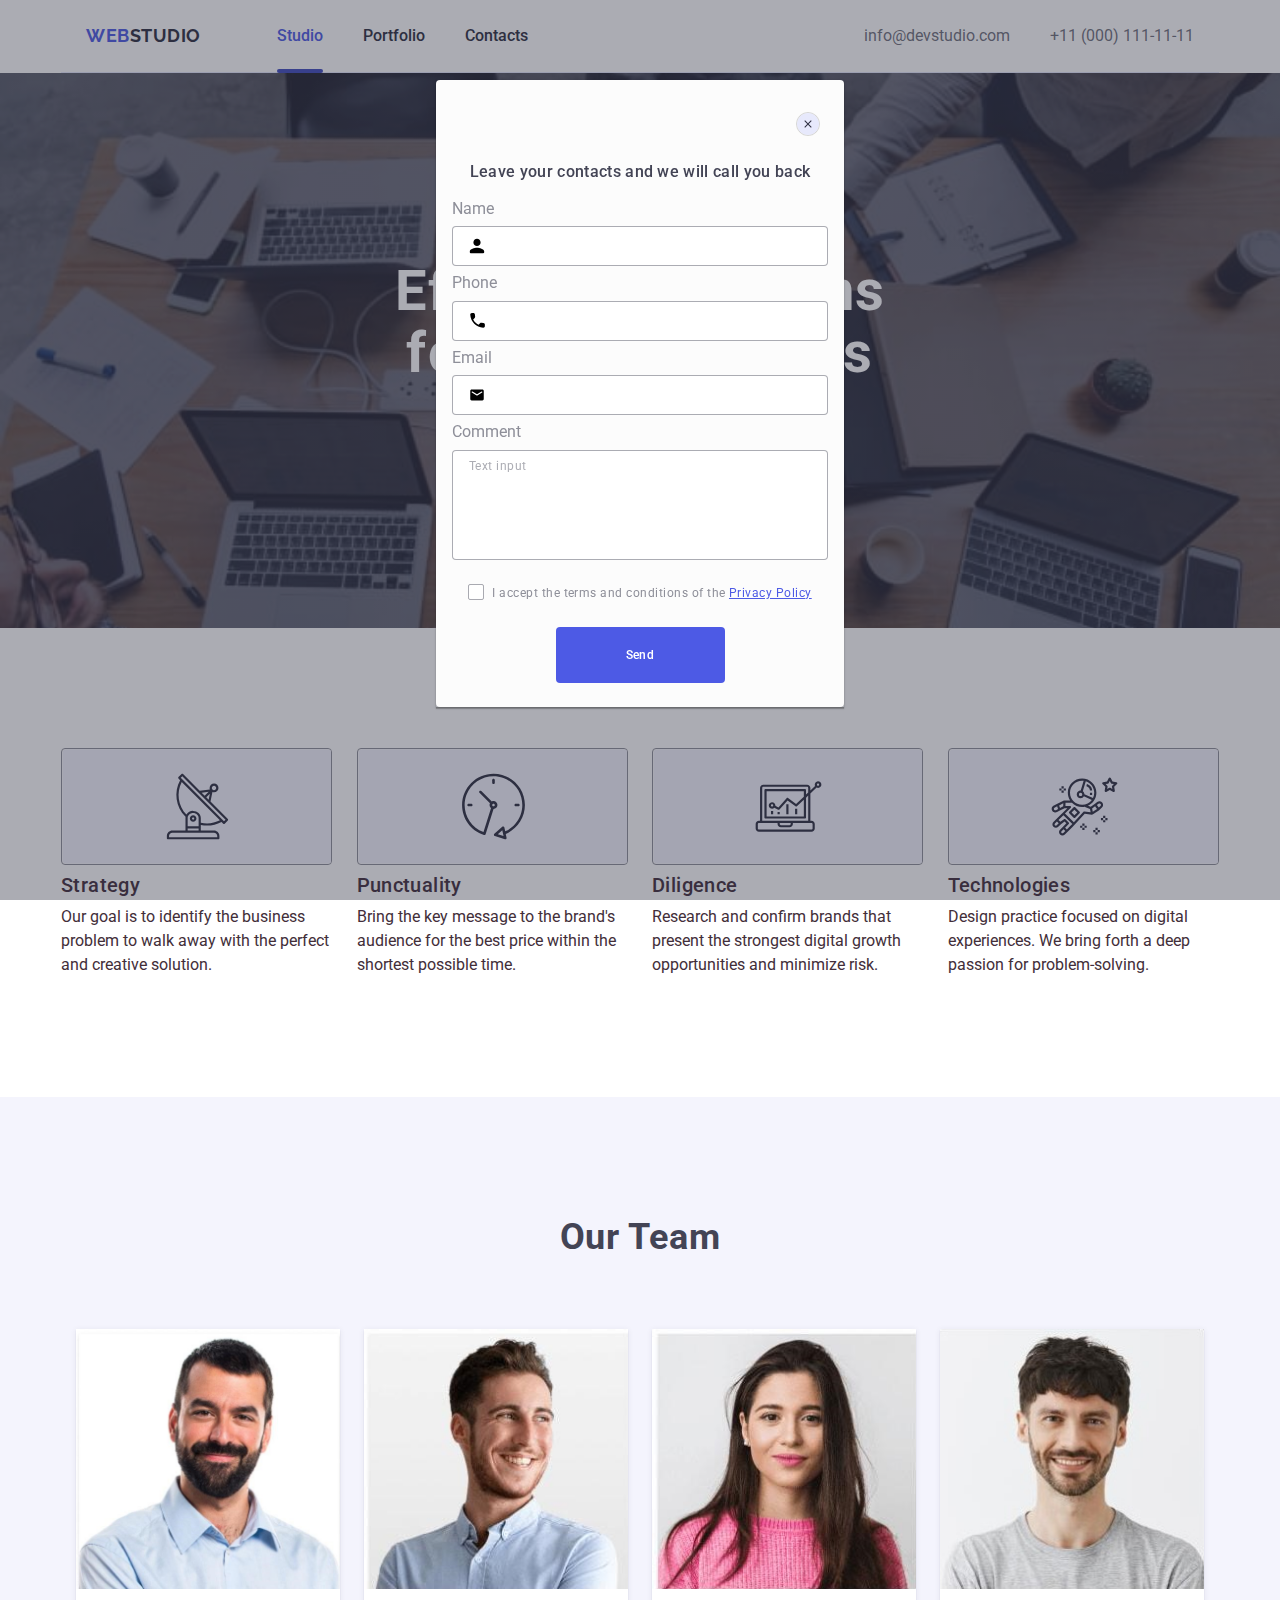
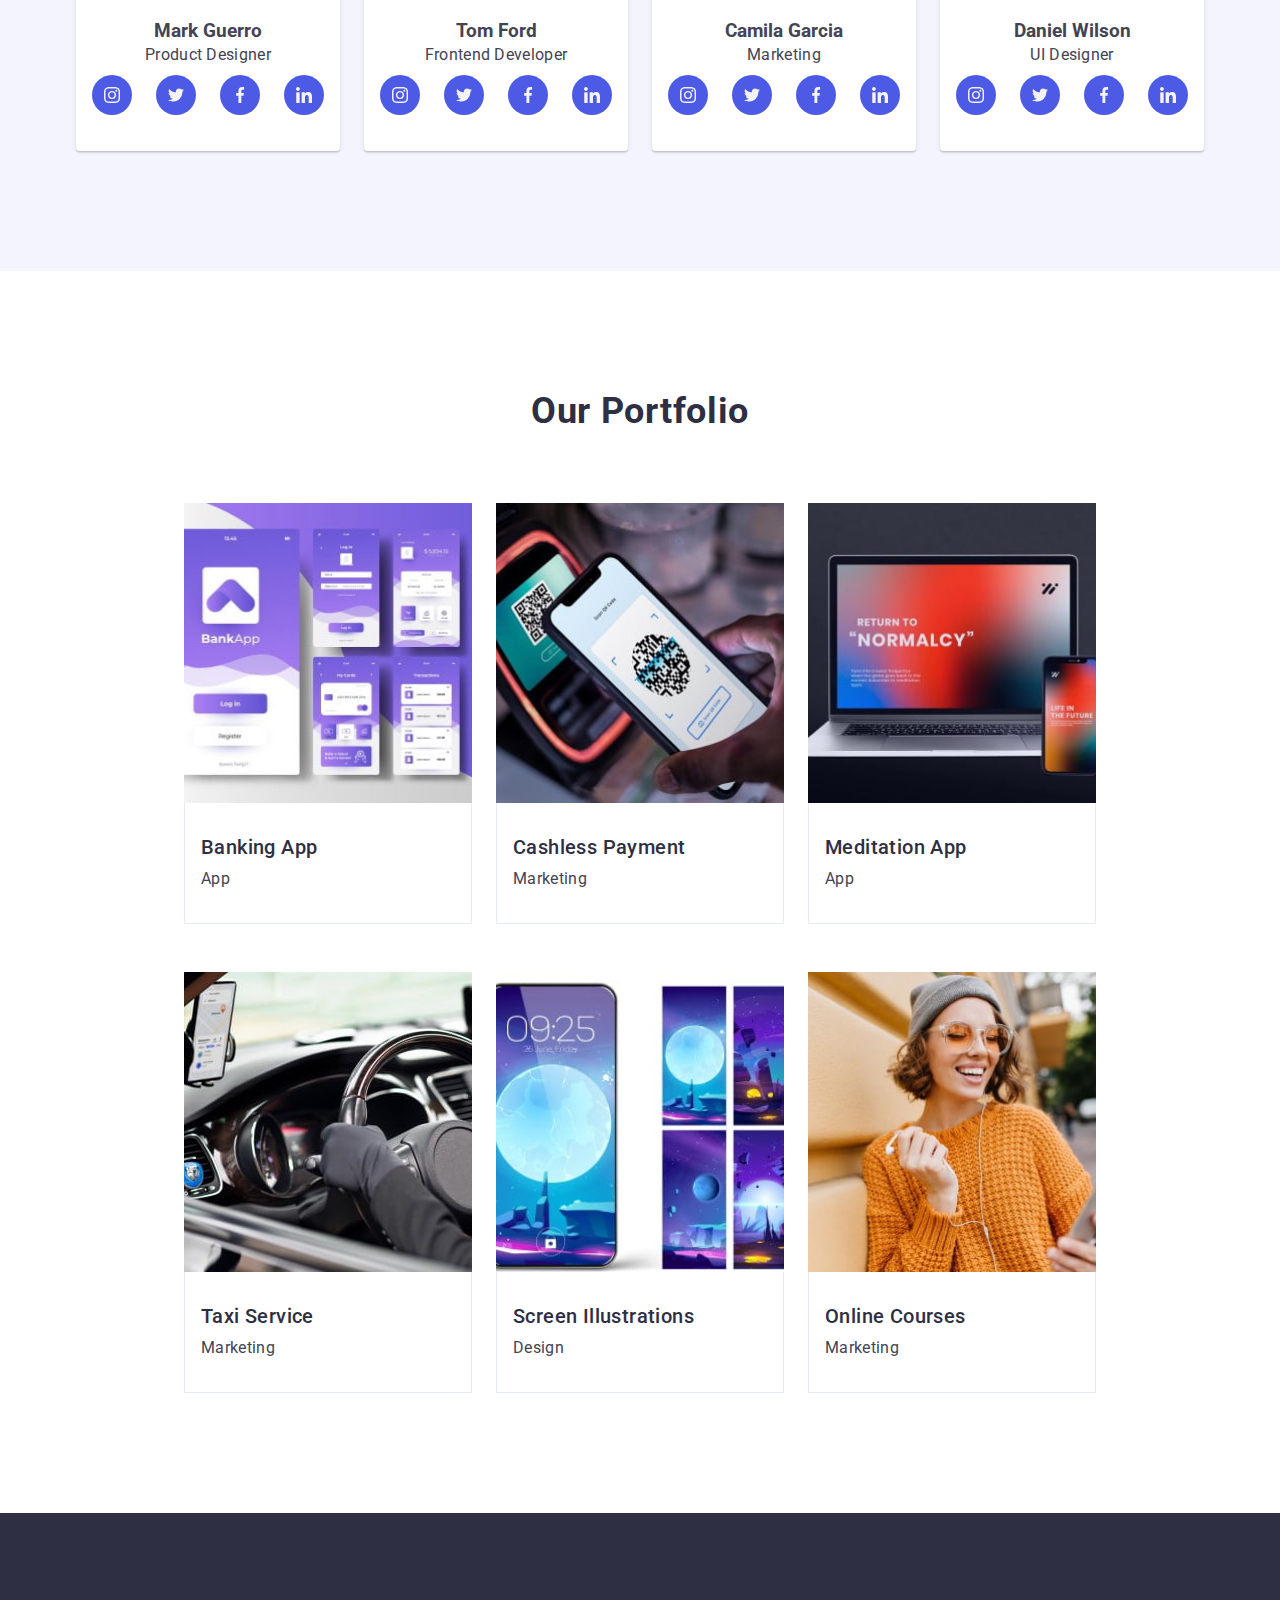
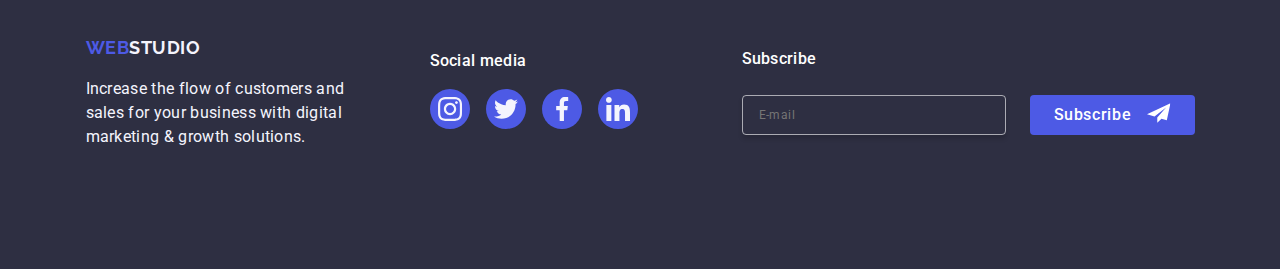
==== commit ab966eb6: "menu" ====
--- a/index.html
+++ b/index.html
@@ -543,7 +543,9 @@
 </div>
             <!-- MOBILE MENU -->
         <div class="is-open">
+            <div class="menu-window">
             <form class="menu-mobile">
+                
                 <button type="button" class="menu-exit">
                     <svg width="24" height="24" class="icon-menu-exit">
                         <use href="./images/icon/symbol-defs.svg#icon-form-exit"></use>
@@ -567,7 +569,7 @@
                     </ul>
                 </address>
         
-                <ul class="media-icon-foot">
+                <ul class="media-icon-menu">
                     <li>
                         <a href="https://instagram.com/" target="_blank">
                         <svg class="menu-icon" width="40" height="40" style="border: none;">
@@ -599,6 +601,7 @@
             </div>
         </form>
         </div>
+        </div>
 
     </body>
         </html>
--- a/css/global-style.css
+++ b/css/global-style.css
@@ -44,20 +44,3 @@
     max-width: 100%;
 }
 
-.container {
-    max-width: 1158px;
-    margin: 0 auto;
-    padding: 0 16px;
-    
-}
-
-@media screen and (min-resolution: 192dpi) {
-    .hero-section {
-      background-image: linear-gradient(
-          to top,
-          rgba(46, 47, 66, 0.7),
-          rgba(46, 47, 66, 0.7), 
-          rgba(46, 47, 66, 0.7)),
-        url(./images/herobackground@2x.jpg);
-    }
-  }
--- a/css/mobile.css
+++ b/css/mobile.css
@@ -4,6 +4,7 @@
     max-width: 100%;
     justify-content: center;
     align-items: center;
+    margin: 0 auto;
     padding: 0 16px;
     display: flex;
     flex-direction: column;
@@ -48,13 +49,22 @@
     background-image: linear-gradient(
 	to top, 
 	rgba(46, 47, 66, 0.7),
-    rgba(46, 47, 66, 0.7), 
 	rgba(46, 47, 66, 0.7)), 
-    url("../images/herobackground.jpg");
+    url("../images/herobackgroundmobile.jpg");
     max-width: 1440px;
     margin: 0 auto;
     text-align: center;
-    background-position: center;
+    background-position:center;
+}
+
+@media screen and (min-resolution: 192dpi) {
+    .hero-section {
+        background-image: linear-gradient(
+            to top,
+            rgba(46, 47, 66, 0.7),
+            rgba(46, 47, 66, 0.7)),
+        url(./images/herobackgroundmobile@2x.jpg);
+    }
 }
 
 .hero-title {
@@ -407,7 +417,7 @@
 
 /* MODAL WINDOW */
 
-.backdrop {
+/* .backdrop {
     position: fixed;
     top: 0;
     left: 0;
@@ -420,13 +430,14 @@
 
 .modal-window{
     top: 8px;
-    left: 5%;
+    left: 50%;
+    transform: translateX(-50%);
     position: absolute;
-    width: 90%;
+    width: 288px;
     background: #fcfcfc;
     border-radius: 4px;
 
-}
+} */
 
 /* form */
 
@@ -643,20 +654,56 @@
 
  /* mobile menu form */
 
+.backdrop {
+    position: fixed;
+    top: 0;
+    left: 0;
+    width: 100%;
+    height: 100%;
+    background-color: rgba(46, 47, 66, 0.4);
+    z-index: 10;
+
+}
+
+.modal-window{
+    top: 8px;
+    left: 50%;
+    transform: translateX(-50%);
+    position: absolute;
+    width: 288px;
+    background: #fcfcfc;
+    border-radius: 4px;
+
+}
+
 .is-open{
-    display: block;
+    display: none;
+    padding: 24px 24px;
+}
+
+
+
+.menu-window{
+    position: fixed;
+    top: 0;
+    left: 0;
+    width: 100%;
+    height: 100%;
+    background-color: white;
+    z-index: 20;
+
 }
 
 .menu-mobile{
     margin: 0 auto;
     display: flex;
-    max-width: 100%;
+    width: 100%;
     height: 100%;
     background-color: (255, 255, 255, 1);
     flex-direction: column;
-    padding: 72px 24px 40px 16px;
+    padding-top: 72px;
     row-gap: 24px;
-    position: relative;
+    position: absolute;
 }
 
 .menu-list{
@@ -702,13 +749,19 @@
 }
 
 
-
 .icon-menu-exit{
     border-radius: 50%;
     fill:rgba(231, 233, 252, 1);
     border: 1px solid rgba(0, 0, 0, 0.1)
 }
 
+.media-icon-menu{
+    position: absolute;
+    display: flex;
+    flex-direction: row;
+    column-gap: 40px;
+}
+
 .menu-icon{
     fill: rgba(77, 90, 229, 1);
 }
--- a/css/tablet.css
+++ b/css/tablet.css
@@ -54,6 +54,13 @@
         flex-direction: column;
         row-gap: 12px;   
     }
+
+                            /* FIRST MAIN SECTION (hero) - button & title */
+
+    .hero-section{
+        background-size:fill;
+    }
+
 
                                /* MAIN SECTION FEATURE */
     
@@ -136,11 +143,14 @@
     
     /*   Form - backdrop  */
 
+    .modal-window{
+        width: 408px;
+        top: 96px;
+        left: 50%;
+    }
 
-    .modal-window{
-        width: 60%;
-        top: 96px;
-        left: 20%;
+    .is-open{
+        display: none;
     }
 
 }--- a/css/deskop.css
+++ b/css/deskop.css
@@ -66,7 +66,18 @@
 
 
                         /* FIRST MAIN SECTION (hero) - button & title */
-.hero-button:hover,
+
+@media screen and (min-resolution: 192dpi) {
+    .hero-section {
+        background-image: linear-gradient(
+            to top,
+            rgba(46, 47, 66, 0.7),
+            rgba(46, 47, 66, 0.7)),
+        url(./images/herobackground@2x.jpg);
+    }
+}
+
+                        .hero-button:hover,
 .hero-button:focus {color: rgba(255, 255, 255, 1);
         background: rgba(64, 75, 191, 1);
         box-shadow: 0px 4px 4px 0px rgba(0, 0, 0, 0.15);
@@ -187,6 +198,7 @@
     align-items: center;
     justify-content: center;
     flex-wrap: nowrap;
+    margin-left: 0;
 }
 
 /* Social footer  */
@@ -220,31 +232,8 @@
 
 /* MODAL WINDOW */
 
-/* .backdrop {
-    position: fixed;
-    top: 0;
-    left: 0;
-    width: 100%;
-    height: 100%;
-    background-color: rgba(46, 47, 66, 0.4);
-    z-index: 10;
-
-}
-
 .modal-window{
-    position: absolute;
-    top: 50%;
-    left: 50%;
-    transform: translate(-50%, -50%);
-    width: 408px;
-    background: #fcfcfc;
-    border-radius: 4px;
-
-} */
-.modal-window{
-    width: 40%;
     top: 80px;
-    left: 30%;
 }
 
 }